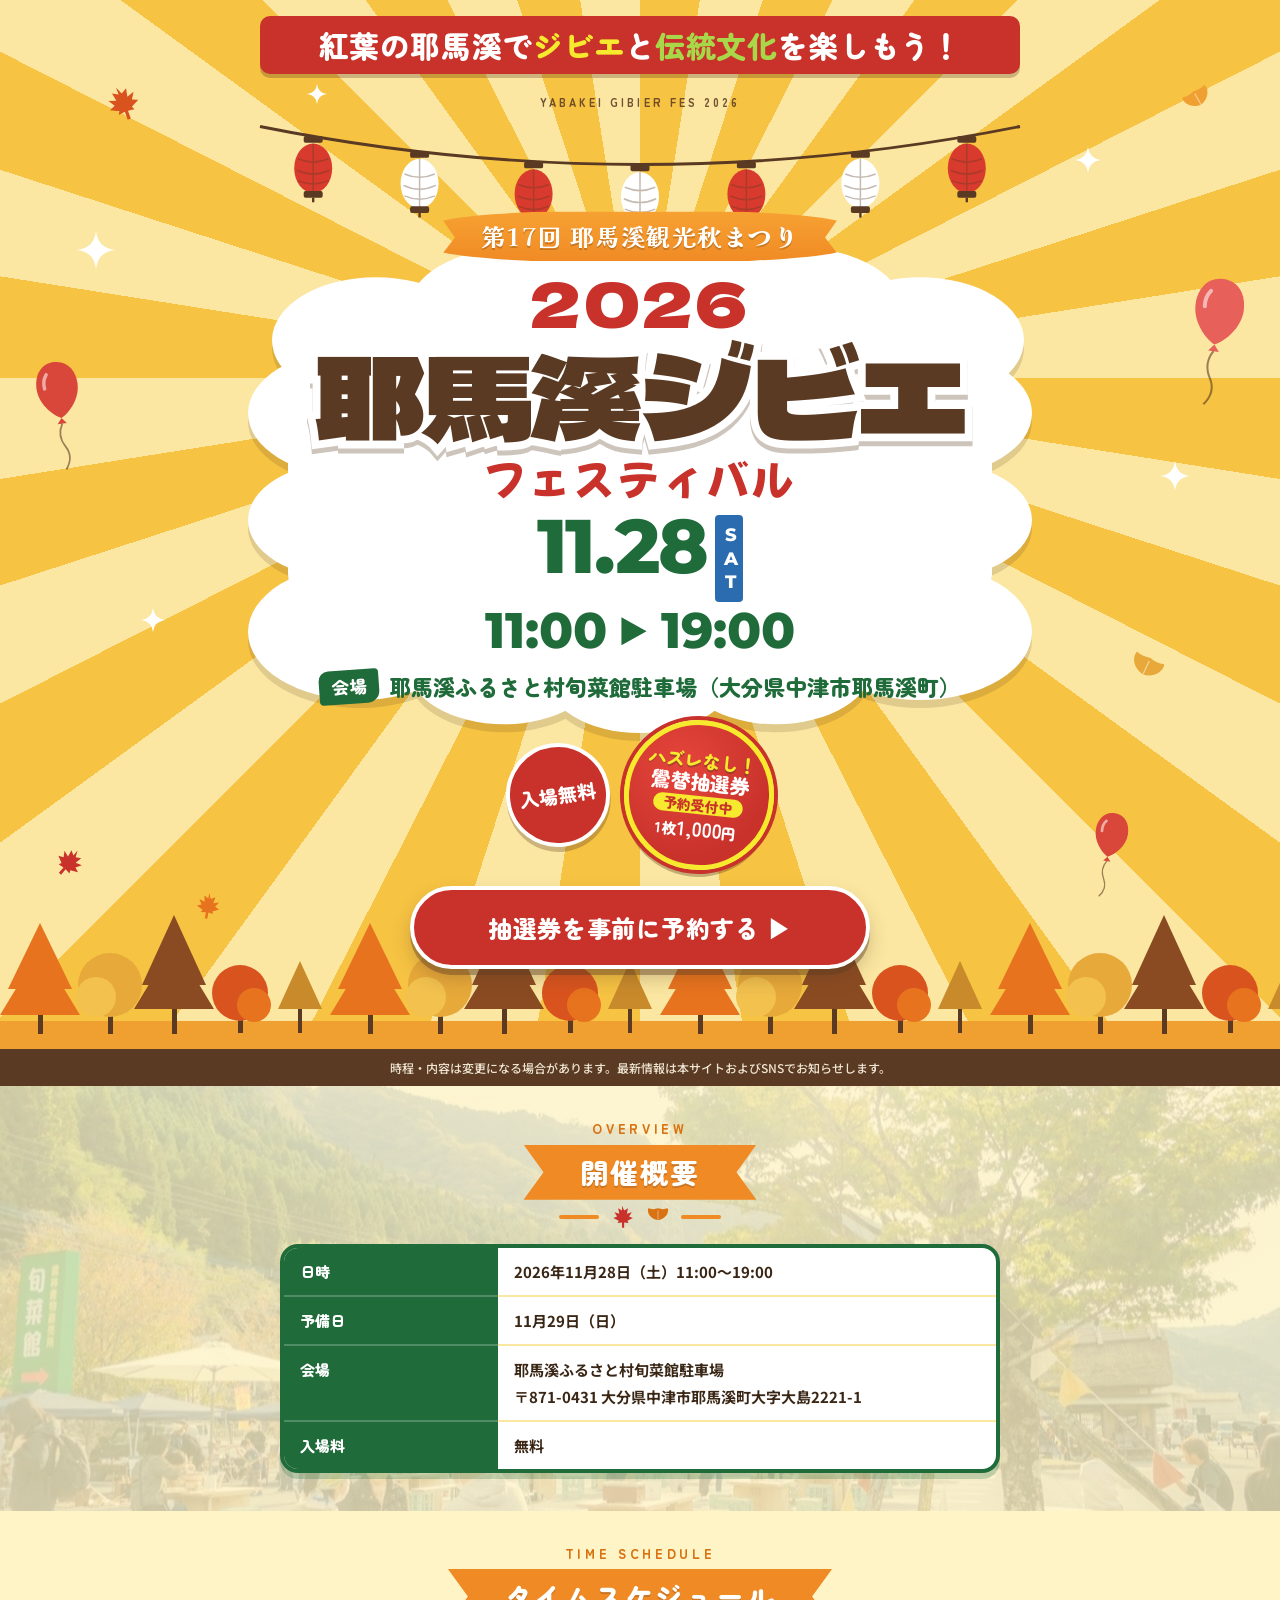
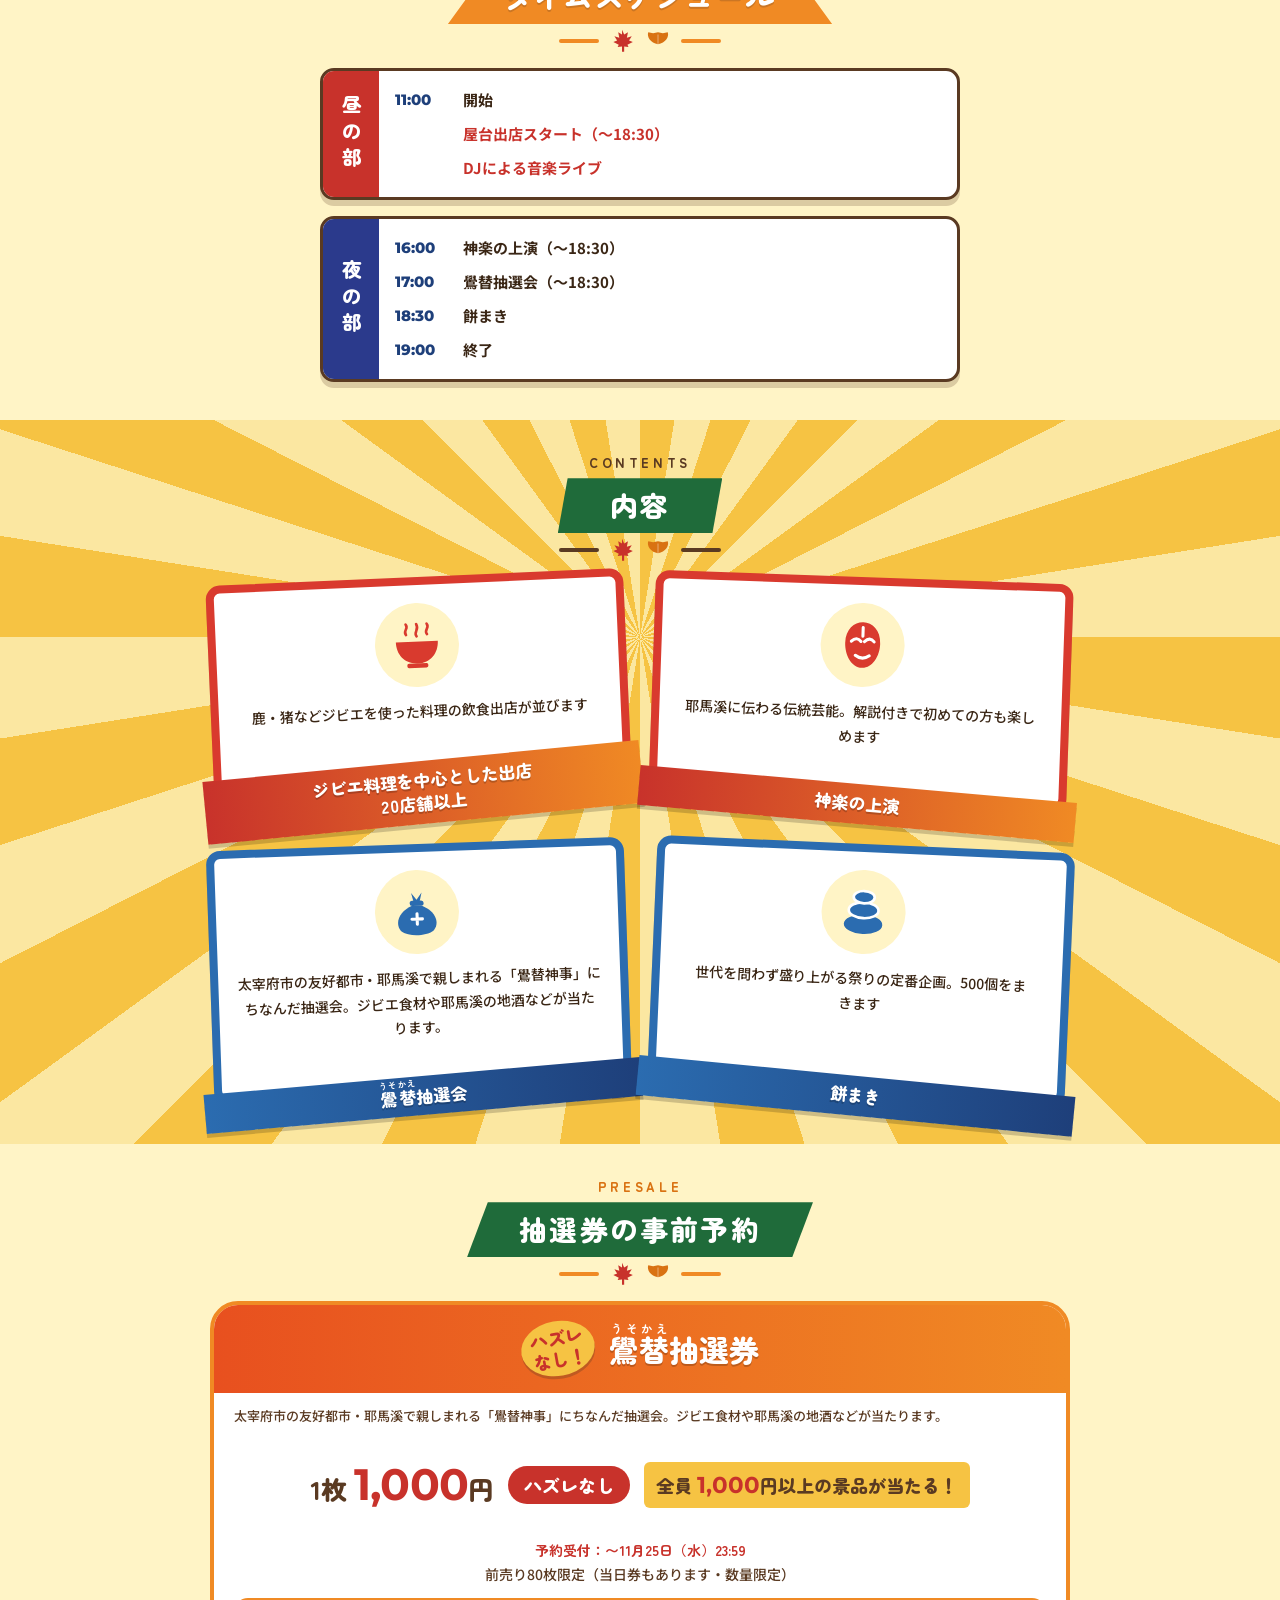
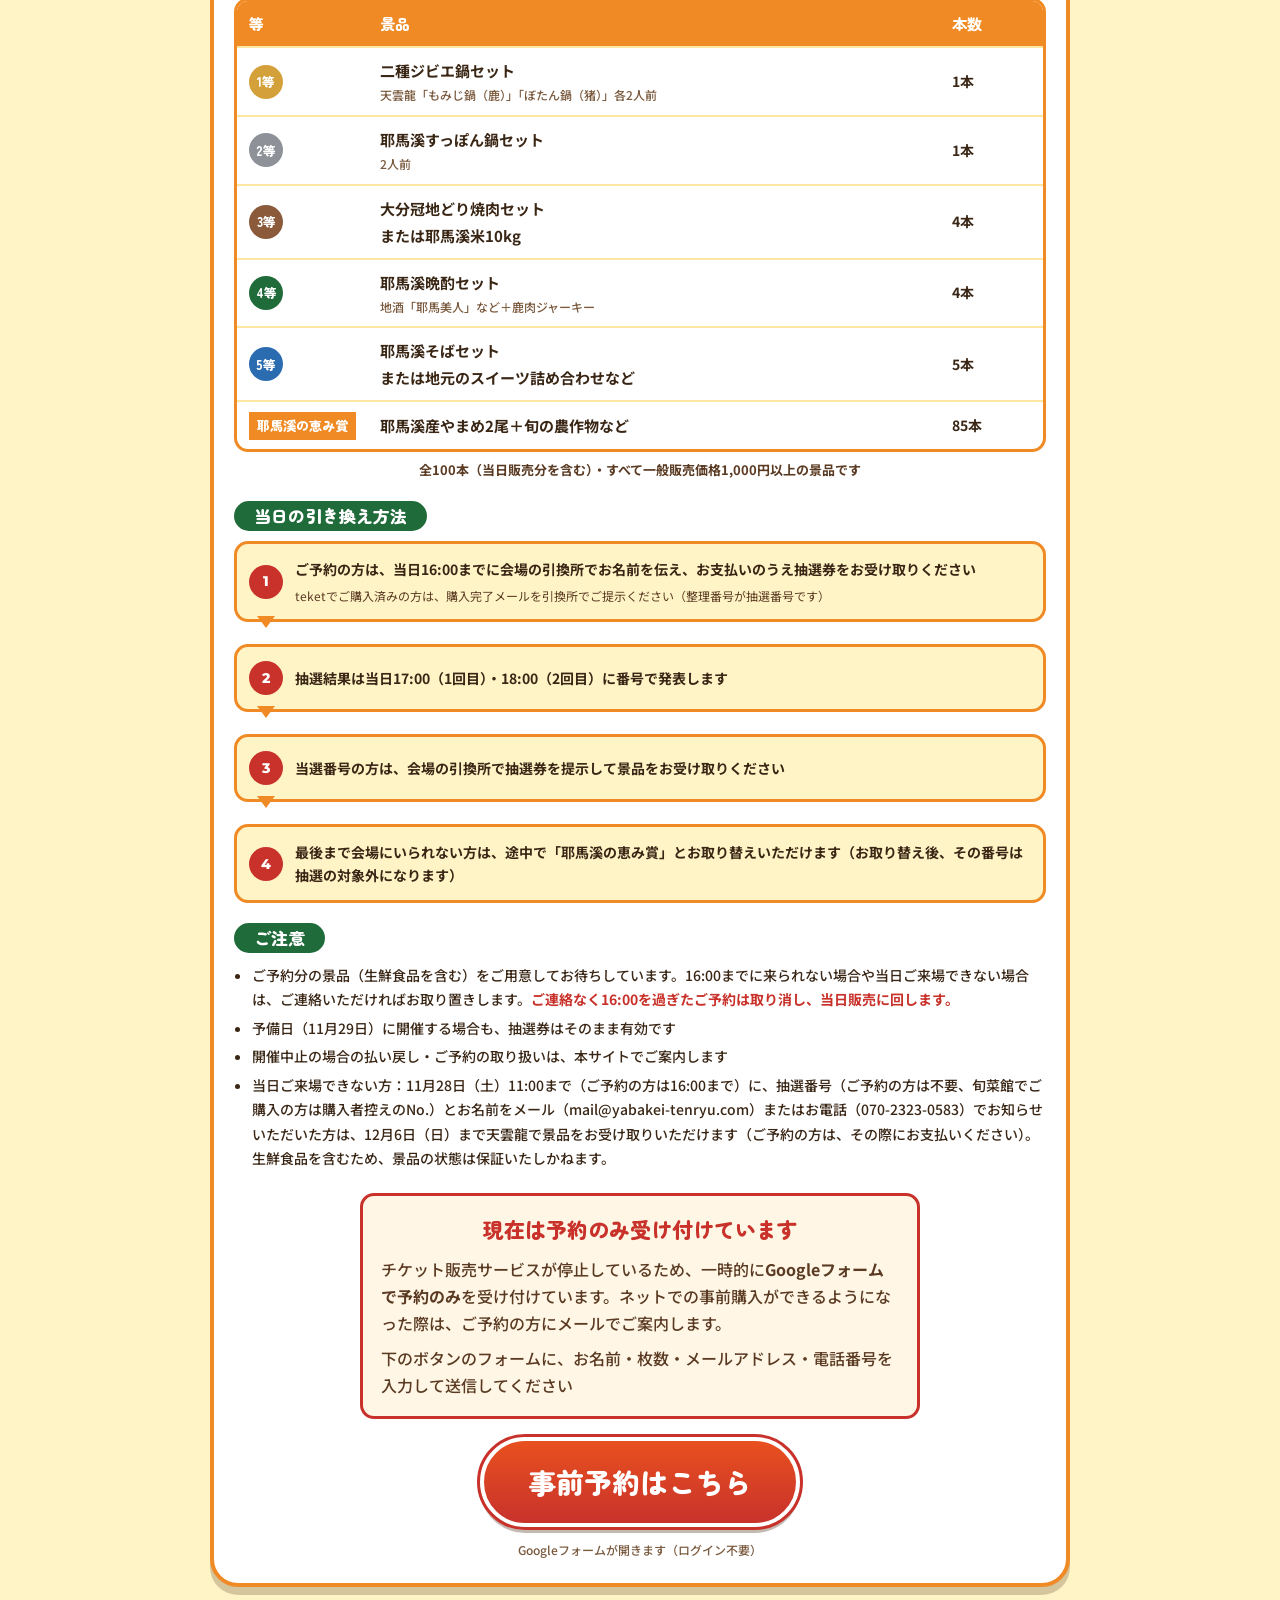
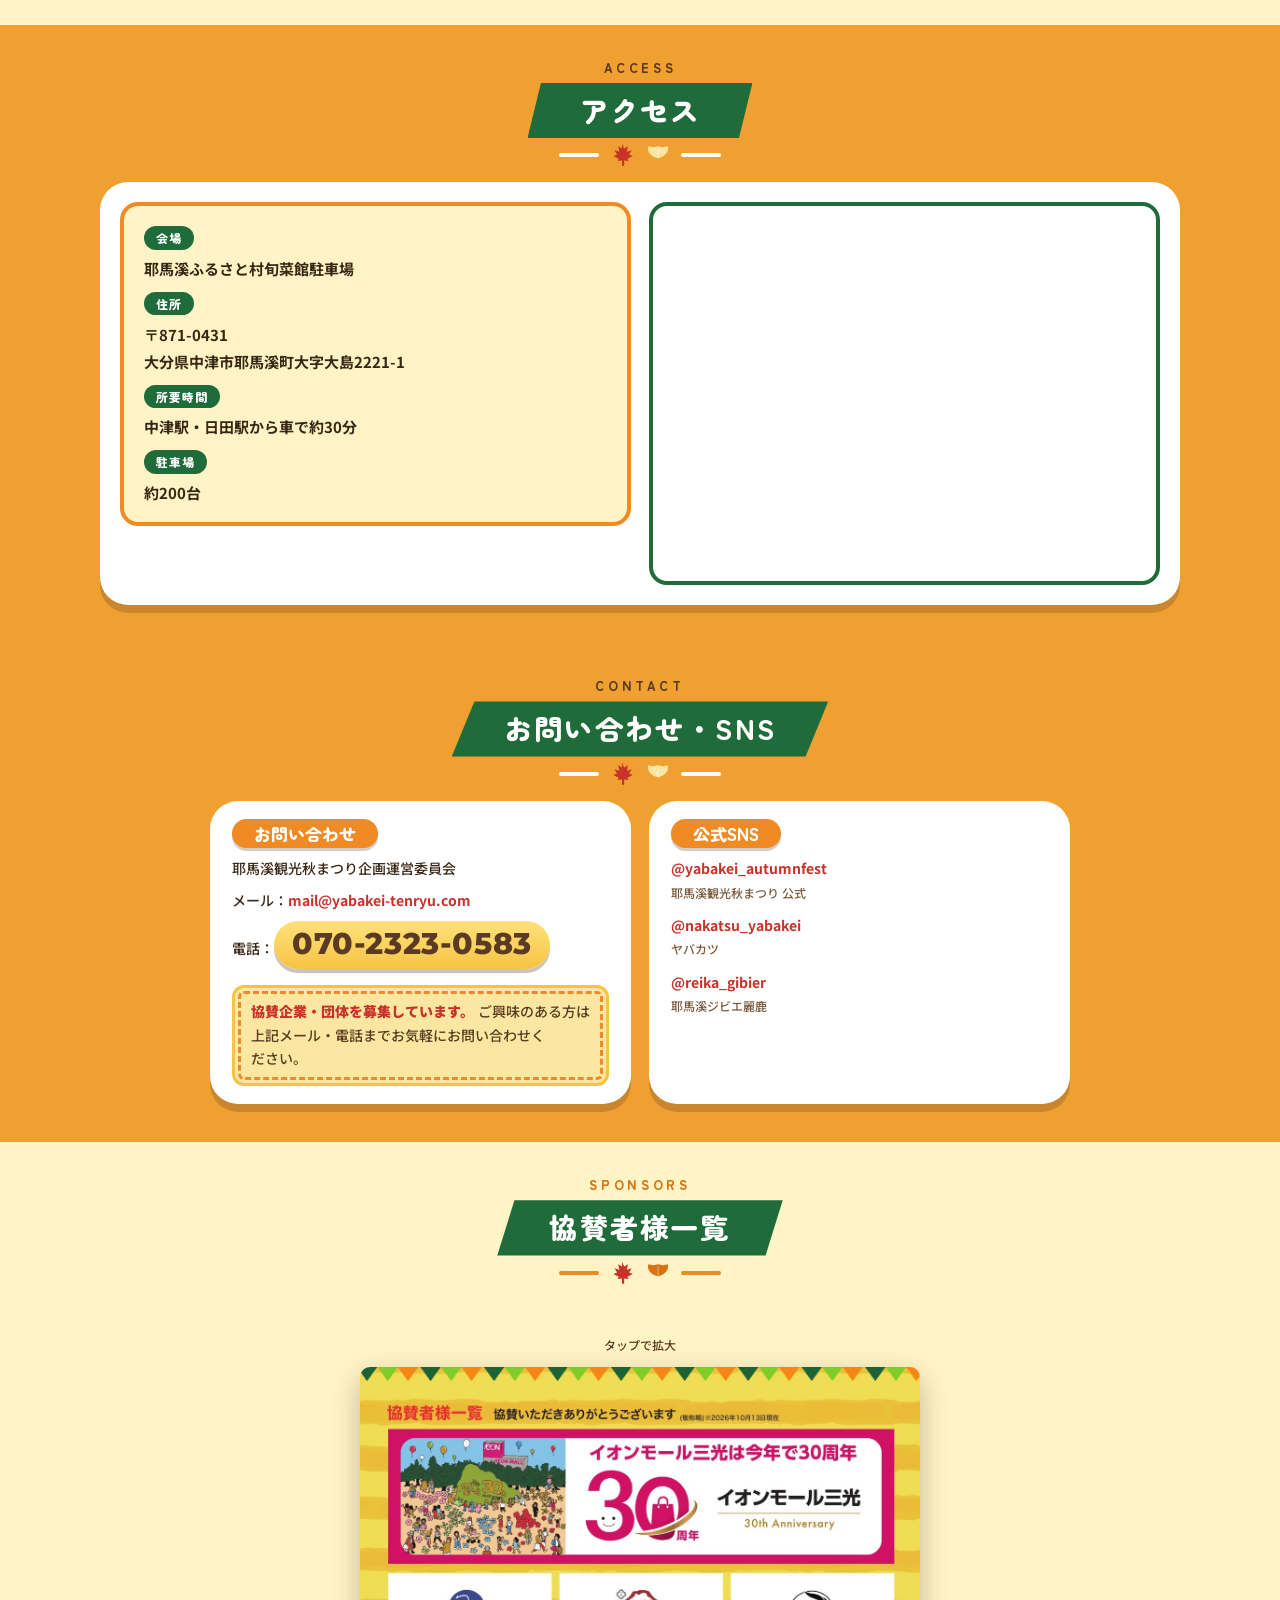
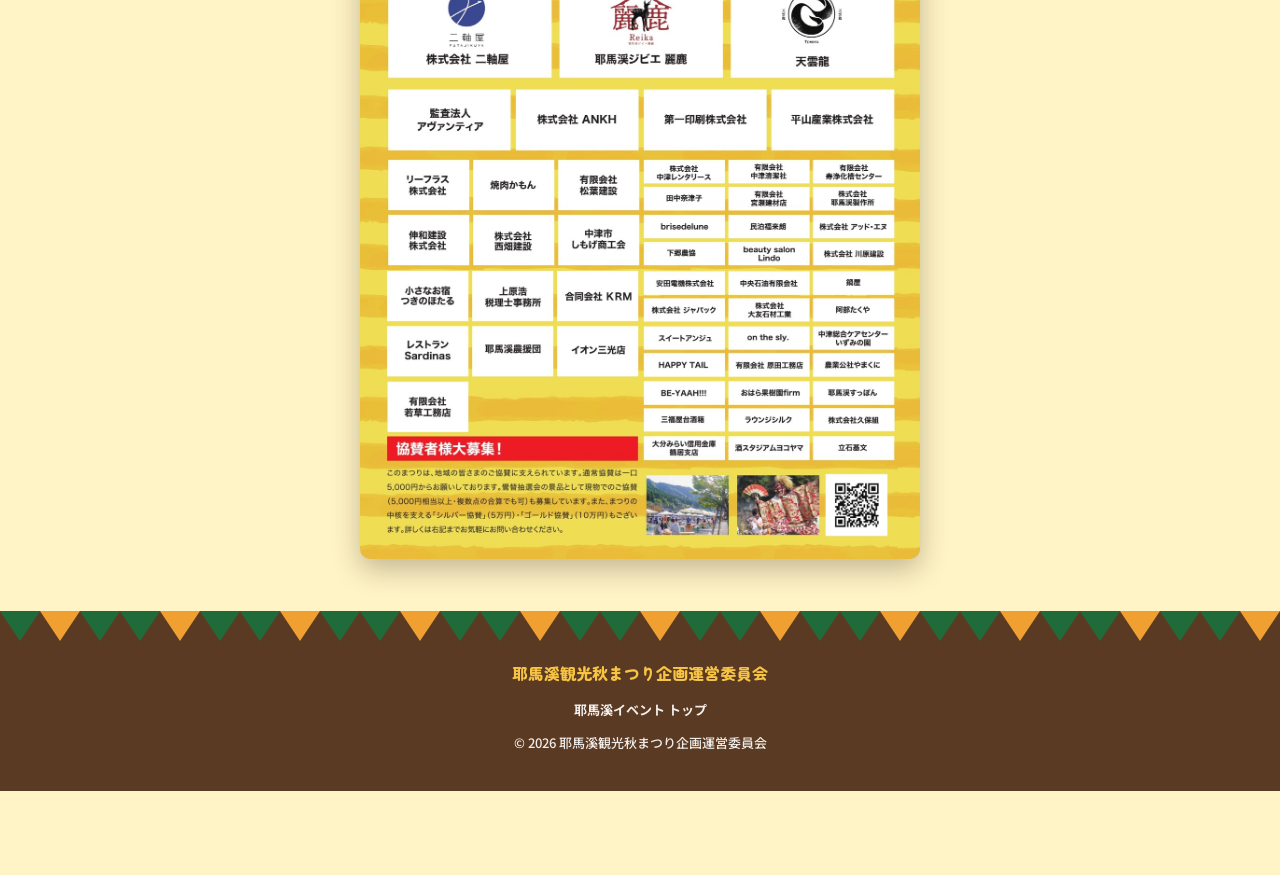
==== index.html @ ca0a6427 "「ご注意」を趣旨（連絡があれば取り置き、連絡なしの16時超えだけ取り消し）に合わせて書き換え、当日来られない方の案内を予約・旬菜館購入の方も含む1項目に Co-Authored-By: Claude " ====
<!DOCTYPE html>
<html lang="ja">
<head>
<meta charset="UTF-8">
<meta name="viewport" content="width=device-width, initial-scale=1">
<title>耶馬溪ジビエフェス2026｜第17回 耶馬溪観光秋まつり｜11月28日（土） 旬菜館駐車場</title>
<meta name="description" content="2026年11月28日（土）11:00〜19:00、大分県中津市耶馬溪町の旬菜館駐車場で開催。耶馬溪ジビエフェス2026（第17回 耶馬溪観光秋まつり）。ジビエ料理を中心とした出店20店舗以上、神楽の上演、鷽替抽選会、餅まき。入場無料。">
<link rel="canonical" href="https://akimatsuri.yabakei-event.jp/">
<link rel="preconnect" href="https://fonts.googleapis.com">
<link rel="preconnect" href="https://fonts.gstatic.com" crossorigin>
<link href="https://fonts.googleapis.com/css2?family=Dela+Gothic+One&family=Mochiy+Pop+One&family=Kaisei+Tokumin:wght@800&family=Montserrat:wght@800&family=Zen+Maru+Gothic:wght@700;900&family=Noto+Sans+JP:wght@500;700&display=swap" rel="stylesheet">
<link rel="stylesheet" href="assets/css/style.css?v=20261115b">

<meta property="og:type" content="website">
<meta property="og:title" content="耶馬溪ジビエフェス2026｜第17回 耶馬溪観光秋まつり">
<meta property="og:description" content="2026年11月28日（土）11:00〜19:00、旬菜館駐車場（大分県中津市耶馬溪町）で開催。ジビエ料理を中心とした出店20店舗以上、神楽の上演、鷽替抽選会、餅まき。入場無料。">
<meta property="og:image" content="https://akimatsuri.yabakei-event.jp/assets/img/past-festival.jpg">
<meta property="og:url" content="https://akimatsuri.yabakei-event.jp/">
<meta property="og:locale" content="ja_JP">
<meta name="twitter:card" content="summary_large_image">
<meta name="twitter:title" content="耶馬溪ジビエフェス2026｜第17回 耶馬溪観光秋まつり">
<meta name="twitter:description" content="2026年11月28日（土）11:00〜19:00、旬菜館駐車場（大分県中津市耶馬溪町）で開催。ジビエ料理を中心とした出店20店舗以上、神楽の上演、鷽替抽選会、餅まき。入場無料。">
<meta name="twitter:image" content="https://akimatsuri.yabakei-event.jp/assets/img/past-festival.jpg">

<script type="application/ld+json">
{
  "@context": "https://schema.org",
  "@type": "Event",
  "name": "耶馬溪ジビエフェス2026｜第17回 耶馬溪観光秋まつり",
  "startDate": "2026-11-28T11:00+09:00",
  "endDate": "2026-11-28T19:00+09:00",
  "eventStatus": "https://schema.org/EventScheduled",
  "eventAttendanceMode": "https://schema.org/OfflineEventAttendanceMode",
  "location": {
    "@type": "Place",
    "name": "耶馬溪ふるさと村旬菜館駐車場",
    "address": {
      "@type": "PostalAddress",
      "streetAddress": "大字大島2221-1",
      "addressLocality": "中津市耶馬溪町",
      "addressRegion": "大分県",
      "postalCode": "871-0431",
      "addressCountry": "JP"
    }
  },
  "isAccessibleForFree": true,
  "organizer": {
    "@type": "Organization",
    "name": "耶馬溪観光秋まつり企画運営委員会",
    "email": "mail@yabakei-tenryu.com"
  },
  "image": "https://akimatsuri.yabakei-event.jp/assets/img/past-festival.jpg",
  "url": "https://akimatsuri.yabakei-event.jp/",
  "description": "ジビエ料理を中心とした出店20店舗以上、神楽の上演、鷽替抽選会、餅まき。入場無料。"
}
</script>
</head>
<body>

<svg width="0" height="0" style="position:absolute" aria-hidden="true" focusable="false">
  <defs>
    <symbol id="i-maple" viewBox="0 0 48 48"><path d="M24 3l4 9 7-4-2 10 9-3-5 8 7 3-10 5 2 4-8-1v10h-4V34l-8 1 2-4-10-5 7-3-5-8 9 3-2-10 7 4z" fill="currentColor"/></symbol>
    <symbol id="i-ginkgo" viewBox="0 0 48 48"><path d="M24 44V30M24 30C10 28 3 16 6 8c6 2 12 2 18 0 6 2 12 2 18 0 3 8-4 20-18 22z" fill="currentColor"/><path d="M24 30V12" stroke="#fff" stroke-opacity=".5" stroke-width="1.5" fill="none"/></symbol>
    <symbol id="i-lantern" viewBox="0 0 44 70"><rect x="12" y="0" width="20" height="7" rx="2" fill="#5A3A22"/><ellipse cx="22" cy="34" rx="20" ry="26" fill="currentColor"/><path d="M22 8v52M6 24q16 7 32 0M5 36q17 8 34 0M6 47q16 7 32 0" fill="none" stroke="#5A3A22" stroke-opacity=".35" stroke-width="1.6"/><rect x="12" y="58" width="20" height="7" rx="2" fill="#5A3A22"/><path d="M22 65v5" stroke="#5A3A22" stroke-width="2.5"/></symbol>
    <symbol id="i-balloon" viewBox="0 0 40 100"><path d="M20 4C8 4 2 14 2 25c0 13 10 24 18 28 8-4 18-15 18-28C38 14 32 4 20 4z" fill="currentColor"/><path d="M12 14q-4 5-3 12" fill="none" stroke="#fff" stroke-opacity=".55" stroke-width="3" stroke-linecap="round"/><path d="M20 53l-4 5h8z" fill="currentColor"/><path d="M20 58q-6 10 0 20t-2 20" fill="none" stroke="#5A3A22" stroke-opacity=".6" stroke-width="1.5"/></symbol>
    <symbol id="i-spark" viewBox="0 0 40 40"><path d="M20 0Q22 18 40 20Q22 22 20 40Q18 22 0 20Q18 18 20 0z" fill="#fff"/></symbol>
  </defs>
</svg>

<section class="hero">
  <svg class="deco balloon b1" viewBox="0 0 40 100" aria-hidden="true" focusable="false" style="color:#D9473A"><use href="#i-balloon"/></svg>
  <svg class="deco balloon b2" viewBox="0 0 40 100" aria-hidden="true" focusable="false" style="color:#E8605A"><use href="#i-balloon"/></svg>
  <svg class="deco balloon b3" viewBox="0 0 40 100" aria-hidden="true" focusable="false" style="color:#D9473A"><use href="#i-balloon"/></svg>
  <svg class="deco spark s1" viewBox="0 0 40 40" aria-hidden="true" focusable="false"><use href="#i-spark"/></svg>
  <svg class="deco spark s2" viewBox="0 0 40 40" aria-hidden="true" focusable="false"><use href="#i-spark"/></svg>
  <svg class="deco spark s3" viewBox="0 0 40 40" aria-hidden="true" focusable="false"><use href="#i-spark"/></svg>
  <svg class="deco spark s4" viewBox="0 0 40 40" aria-hidden="true" focusable="false"><use href="#i-spark"/></svg>
  <svg class="deco spark s5" viewBox="0 0 40 40" aria-hidden="true" focusable="false"><use href="#i-spark"/></svg>
  <svg class="deco leaf-d l1" viewBox="0 0 48 48" aria-hidden="true" focusable="false" style="color:#D9531E"><use href="#i-maple"/></svg>
  <svg class="deco leaf-d l2" viewBox="0 0 48 48" aria-hidden="true" focusable="false" style="color:#E8A93A"><use href="#i-ginkgo"/></svg>
  <svg class="deco leaf-d l3" viewBox="0 0 48 48" aria-hidden="true" focusable="false" style="color:#C8322B"><use href="#i-maple"/></svg>
  <svg class="deco leaf-d l4" viewBox="0 0 48 48" aria-hidden="true" focusable="false" style="color:#F0A030"><use href="#i-ginkgo"/></svg>
  <svg class="deco leaf-d l5" viewBox="0 0 48 48" aria-hidden="true" focusable="false" style="color:#E8731E"><use href="#i-maple"/></svg>

  <div class="container">
    <p class="catch">紅葉の耶馬溪で<span class="gb">ジビエ</span>と<span class="tb">伝統文化</span>を楽しもう！</p>
    <span class="eyebrow">YABAKEI GIBIER FES 2026</span>
    <svg class="lanterns" viewBox="0 0 800 125" aria-hidden="true" focusable="false">
      <path d="M0 10Q400 90 800 10" fill="none" stroke="#5A3A22" stroke-width="3"/>
      <use href="#i-lantern" x="34" y="20" width="44" height="70" style="color:#D93A2E"/>
      <use href="#i-lantern" x="146" y="36" width="44" height="70" style="color:#fff"/>
      <use href="#i-lantern" x="266" y="47" width="44" height="70" style="color:#D93A2E"/>
      <use href="#i-lantern" x="378" y="50" width="44" height="70" style="color:#fff"/>
      <use href="#i-lantern" x="490" y="47" width="44" height="70" style="color:#D93A2E"/>
      <use href="#i-lantern" x="610" y="36" width="44" height="70" style="color:#fff"/>
      <use href="#i-lantern" x="722" y="20" width="44" height="70" style="color:#D93A2E"/>
    </svg>
    <div class="stage">
      <svg class="cloud" viewBox="0 0 1000 1000" preserveAspectRatio="none" aria-hidden="true" focusable="false">
        <g fill="#fff"><rect x="60" y="150" width="880" height="720" rx="200"/><circle cx="170" cy="190" r="130"/><circle cx="340" cy="130" r="130"/><circle cx="520" cy="105" r="130"/><circle cx="700" cy="130" r="130"/><circle cx="850" cy="190" r="130"/><circle cx="140" cy="340" r="130"/><circle cx="860" cy="340" r="130"/><circle cx="130" cy="560" r="120"/><circle cx="870" cy="560" r="120"/><circle cx="150" cy="790" r="140"/><circle cx="330" cy="860" r="120"/><circle cx="500" cy="880" r="118"/><circle cx="670" cy="860" r="120"/><circle cx="850" cy="790" r="140"/></g>
      </svg>
      <h1><span class="ttl"><span class="t1">耶馬溪ジビエ</span><span class="t2">フェスティバル</span><span class="yr">2026</span></span><span class="en">第17回 耶馬溪観光秋まつり</span></h1>
      <p class="meta">
        <span class="vh">2026年11月28日（土）11:00〜19:00</span>
        <span class="dt" aria-hidden="true">
          <span class="d-row"><span class="d-big">11.28</span><span class="d-sat">SAT</span></span>
          <span class="t-row">11:00<span class="tri"></span>19:00</span>
        </span>
        <span class="venue"><span class="lbl">会場</span><span class="vname">耶馬溪ふるさと村旬菜館駐車場<span style="display:inline-block">（大分県中津市耶馬溪町）</span></span></span>
      </p>
    </div>
    <div class="badges"><span class="badge-free">入場無料</span><a class="badge-lottery" href="#presale" aria-label="ハズレなし 鷽替抽選券 予約受付中 1枚1,000円"><span class="l1">ハズレなし！</span><span class="l2">鷽替抽選券</span><span class="l3">予約受付中</span><span class="l4">1枚<b>1,000</b>円</span></a></div>
    <div class="hero-presale"><a class="btn-presale-l" href="#presale">抽選券を事前に予約する ▶</a></div>
  </div>

  <svg class="forest" aria-hidden="true" focusable="false">
    <defs>
      <pattern id="forest-tile" width="330" height="140" patternUnits="userSpaceOnUse">
        <rect x="0" y="112" width="330" height="28" fill="#F0A030"/>
        <g fill="#5A3A22"><rect x="38" y="95" width="5" height="30"/><rect x="108" y="95" width="5" height="30"/><rect x="172" y="85" width="5" height="40"/><rect x="238" y="98" width="5" height="26"/><rect x="298" y="100" width="4" height="24"/></g>
        <g fill="#E8731E"><polygon points="40,14 72,80 8,80"/><polygon points="40,40 80,106 0,106"/></g>
        <circle cx="110" cy="76" r="32" fill="#E7A93A"/><circle cx="96" cy="88" r="20" fill="#F2C14E"/>
        <g fill="#8A4B22"><polygon points="174,6 206,76 142,76"/><polygon points="174,34 214,100 134,100"/></g>
        <circle cx="240" cy="84" r="28" fill="#D9531E"/><circle cx="254" cy="96" r="17" fill="#E8731E"/>
        <g fill="#C98A2B"><polygon points="300,52 322,100 278,100"/></g>
      </pattern>
    </defs>
    <rect width="100%" height="100%" fill="url(#forest-tile)"/>
  </svg>
</section>

<!-- チラシが完成したらこのコメントを外し、assets/img/flyer.jpg を置く
<section class="flyer">
  <div class="container">
    <img src="assets/img/flyer.jpg" alt="耶馬溪ジビエフェス2026 チラシ">
  </div>
</section>
-->

<div class="disclaimer-band">
  時程・内容は変更になる場合があります。最新情報は本サイトおよびSNSでお知らせします。
</div>

<section class="section" id="overview">
  <h2 class="section-title"><span class="en">OVERVIEW</span><span class="ribbon">開催概要</span></h2>
  <div class="accent-line"><svg class="leaf l1" aria-hidden="true"><use href="#i-maple"/></svg><svg class="leaf l2" aria-hidden="true"><use href="#i-ginkgo"/></svg></div>
  <table class="overview-table">
    <tr><th>日時</th><td>2026年11月28日（土）11:00〜19:00</td></tr>
    <tr><th>予備日</th><td>11月29日（日）</td></tr>
    <tr><th>会場</th><td>耶馬溪ふるさと村旬菜館駐車場<br>〒871-0431 大分県中津市耶馬溪町大字大島2221-1</td></tr>
    <tr><th>入場料</th><td>無料</td></tr>
  </table>
</section>

<section class="section section-alt" id="schedule">
  <h2 class="section-title"><span class="en">TIME SCHEDULE</span><span class="ribbon">タイムスケジュール</span></h2>
  <div class="accent-line"><svg class="leaf l1" aria-hidden="true"><use href="#i-maple"/></svg><svg class="leaf l2" aria-hidden="true"><use href="#i-ginkgo"/></svg></div>
  <div class="schedule">
    <div class="sch-block day"><div class="sch-tab">昼の部</div>
      <ul class="sch-list">
        <li><span class="tm">11:00</span><span>開始</span></li>
        <li class="cont"><span class="tm">11:00</span><span class="sub">屋台出店スタート<span style="white-space:nowrap">（〜18:30）</span></span></li>
        <li class="cont"><span class="tm">11:00</span><span class="sub">DJによる音楽ライブ</span></li>
      </ul></div>
    <div class="sch-block night"><div class="sch-tab">夜の部</div>
      <ul class="sch-list">
        <li><span class="tm">16:00</span><span>神楽の上演（〜18:30）</span></li>
        <li><span class="tm">17:00</span><span>鷽替抽選会（〜18:30）</span></li>
        <li><span class="tm">18:30</span><span>餅まき</span></li>
        <li><span class="tm">19:00</span><span>終了</span></li>
      </ul></div>
  </div>
</section>

<section class="section section-alt" id="content">
  <h2 class="section-title"><span class="en">CONTENTS</span><span class="ribbon">内容</span></h2>
  <div class="accent-line"><svg class="leaf l1" aria-hidden="true"><use href="#i-maple"/></svg><svg class="leaf l2" aria-hidden="true"><use href="#i-ginkgo"/></svg></div>
  <div class="content-grid">
    <div class="content-card c1"><span class="tag" aria-hidden="true"></span><span class="icon"><svg viewBox="0 0 64 64" aria-hidden="true"><path d="M20 20c-4-5 4-7 0-12M32 22c-4-5 4-7 0-14M44 20c-4-5 4-7 0-12" fill="none" stroke="currentColor" stroke-width="3" stroke-linecap="round"/><path d="M8 28h48c0 14-9 25-24 25S8 42 8 28z" fill="currentColor"/><rect x="20" y="53" width="24" height="5" rx="2" fill="currentColor"/></svg></span>
      <h3>ジビエ料理を中心とした出店<br>20店舗以上</h3>
      <p>鹿・猪などジビエを使った料理の飲食出店が並びます</p>
    </div>
    <div class="content-card c2"><span class="tag" aria-hidden="true"></span><span class="icon"><svg viewBox="0 0 64 64" aria-hidden="true"><path d="M12 30C12 14 22 6 32 6s20 8 20 24c0 14-8 28-20 28S12 44 12 30z" fill="currentColor"/><path d="M19 28q6-6 11 0M34 28q6-6 11 0" fill="none" stroke="#fff" stroke-width="3.5" stroke-linecap="round"/><path d="M24 44q8 6 16 0" fill="none" stroke="#fff" stroke-width="3.5" stroke-linecap="round"/><path d="M32 12v10" stroke="#fff" stroke-width="3.5" stroke-linecap="round"/></svg></span>
      <h3>神楽の上演</h3>
      <p>耶馬溪に伝わる伝統芸能。解説付きで初めての方も楽しめます</p>
    </div>
    <div class="content-card c3"><span class="tag" aria-hidden="true"></span><span class="icon"><svg viewBox="0 0 64 64" aria-hidden="true"><path d="M26 10l6 8 6-8-3 12H29z" fill="currentColor"/><rect x="24" y="19" width="16" height="6" rx="3" fill="currentColor"/><path d="M26 25C10 32 6 46 14 54c8 6 28 6 36 0 8-8 4-22-12-29z" fill="currentColor"/><path d="M26 40h12M32 34v12" stroke="#fff" stroke-width="3.5" stroke-linecap="round"/></svg></span>
      <h3><ruby>鷽替<rt>うそかえ</rt></ruby>抽選会</h3>
      <p>太宰府市の友好都市・耶馬溪で親しまれる「鷽替神事」にちなんだ抽選会。ジビエ食材や耶馬溪の地酒などが当たります。</p>
    </div>
    <div class="content-card c4"><span class="tag" aria-hidden="true"></span><span class="icon"><svg viewBox="0 0 64 64" aria-hidden="true"><ellipse cx="32" cy="46" rx="22" ry="11" fill="currentColor"/><ellipse cx="32" cy="30" rx="17" ry="9" fill="currentColor" stroke="#fff" stroke-width="3"/><ellipse cx="32" cy="15" rx="12" ry="7" fill="currentColor" stroke="#fff" stroke-width="3"/></svg></span>
      <h3>餅まき</h3>
      <p>世代を問わず盛り上がる祭りの定番企画。500個をまきます</p>
    </div>
  </div>
</section>

<section class="section" id="presale">
  <h2 class="section-title"><span class="en">PRESALE</span><span class="ribbon">抽選券の事前予約</span></h2>
  <div class="accent-line"><svg class="leaf l1" aria-hidden="true"><use href="#i-maple"/></svg><svg class="leaf l2" aria-hidden="true"><use href="#i-ginkgo"/></svg></div>
  <div class="presale-panel">
    <div class="presale-head"><span class="nashi">ハズレ<br>なし！</span><span><ruby>鷽替<rt>うそかえ</rt></ruby>抽選券</span></div>
    <p class="presale-origin">太宰府市の友好都市・耶馬溪で親しまれる「鷽替神事」にちなんだ抽選会。ジビエ食材や耶馬溪の地酒などが当たります。</p>
    <div class="presale-body">
      <div class="price-row"><span class="price">1枚 <b>1,000</b>円</span><span class="no-miss">ハズレなし</span><span class="all">全員 <b>1,000</b>円以上の景品が当たる！</span></div>
      <p class="sale-info"><b>予約受付：〜11月25日（水）23:59</b><br>前売り80枚限定（当日券もあります・数量限定）</p>      <table class="prize-table">
        <thead><tr><th>等</th><th>景品</th><th>本数</th></tr></thead>
        <tbody>
<tr><td class="rank"><span class="num n1">1等</span></td><td class="item">二種ジビエ鍋セット<small>天雲龍「もみじ鍋（鹿）」「ぼたん鍋（猪）」各2人前</small></td><td class="cnt">1本</td></tr>
<tr><td class="rank"><span class="num n2">2等</span></td><td class="item">耶馬溪すっぽん鍋セット<small>2人前</small></td><td class="cnt">1本</td></tr>
<tr><td class="rank"><span class="num n3">3等</span></td><td class="item">大分冠地どり焼肉セット<br>または耶馬溪米10kg</td><td class="cnt">4本</td></tr>
<tr><td class="rank"><span class="num n4">4等</span></td><td class="item">耶馬溪晩酌セット<small>地酒「耶馬美人」など＋鹿肉ジャーキー</small></td><td class="cnt">4本</td></tr>
<tr><td class="rank"><span class="num n5">5等</span></td><td class="item">耶馬溪そばセット<br>または地元のスイーツ詰め合わせなど</td><td class="cnt">5本</td></tr>
<tr class="megumi-row"><td class="rank"><span class="megumi">耶馬溪の恵み賞</span></td><td class="item">耶馬溪産やまめ2尾＋旬の農作物など</td><td class="cnt">85本</td></tr>
        </tbody>
      </table>
      <p class="prize-total">全100本（当日販売分を含む）・すべて一般販売価格1,000円以上の景品です</p>
      <h3>当日の引き換え方法</h3>
      <ol class="steps">
        <li><span class="sn">1</span><span>ご予約の方は、当日16:00までに会場の引換所でお名前を伝え、お支払いのうえ抽選券をお受け取りください<small class="other-buyer">teketでご購入済みの方は、購入完了メールを引換所でご提示ください（整理番号が抽選番号です）</small></span></li>
        <li><span class="sn">2</span><span>抽選結果は当日17:00（1回目）・18:00（2回目）に番号で発表します</span></li>
        <li><span class="sn">3</span><span>当選番号の方は、会場の引換所で抽選券を提示して景品をお受け取りください</span></li>
        <li><span class="sn">4</span><span>最後まで会場にいられない方は、途中で「耶馬溪の恵み賞」とお取り替えいただけます（お取り替え後、その番号は抽選の対象外になります）</span></li>
      </ol>
      <h3>ご注意</h3>
      <ul class="notes">
        <li>ご予約分の景品（生鮮食品を含む）をご用意してお待ちしています。16:00までに来られない場合や当日ご来場できない場合は、ご連絡いただければお取り置きします。<span class="deadline">ご連絡なく16:00を過ぎたご予約は取り消し、当日販売に回します。</span></li>
        <li>予備日（11月29日）に開催する場合も、抽選券はそのまま有効です</li>
        <li>開催中止の場合の払い戻し・ご予約の取り扱いは、本サイトでご案内します</li>
        <li>当日ご来場できない方：11月28日（土）11:00まで（ご予約の方は16:00まで）に、抽選番号（ご予約の方は不要、旬菜館でご購入の方は購入者控えのNo.）とお名前をメール（mail@yabakei-tenryu.com）またはお電話（070-2323-0583）でお知らせいただいた方は、12月6日（日）まで天雲龍で景品をお受け取りいただけます（ご予約の方は、その際にお支払いください）。生鮮食品を含むため、景品の状態は保証いたしかねます。</li>
      </ul>
    </div>
    <div class="buy-wrap">
      <!-- 2026-11-08 teket のサービス停止（11/5〜・再開未定）により一時停止。元のボタン：
      <a class="btn-buy" href="https://teket.jp/20419/81480" target="_blank" rel="noopener">事前購入はこちら</a>
      <p class="buy-sub">販売サービス：teket（電子チケット）</p>
      -->
      <!-- 2026-11-15 LivePocket の販売を取り下げ（購入までの手順が多く離脱が多いため）。Googleフォームの予約に戻し、teket が再開したらメールアドレスを記入した方に案内する -->
      <div class="buy-pause" role="status">
        <p class="bp-head">現在は予約のみ受け付けています</p>
        <p>チケット販売サービスが停止しているため、一時的に<b>Googleフォームで予約のみ</b>を受け付けています。ネットでの事前購入ができるようになった際は、ご予約の方にメールでご案内します。</p>
        <p style="margin-top:8px">下のボタンのフォームに、お名前・枚数・メールアドレス・電話番号を入力して送信してください</p>
      </div>
      <a class="btn-buy" href="https://docs.google.com/forms/d/e/1FAIpQLSc8lwQLOoc8101WXLY7x5iMJCV8nphyqMubbkmvDXMGAAa8lA/viewform" target="_blank" rel="noopener" style="margin-top:18px">事前予約はこちら</a>
      <p class="buy-sub">Googleフォームが開きます（ログイン不要）</p>
      <!-- 2026-11-11〜15 の LivePocket ボタン（取り下げ）：
      <a class="btn-buy" href="https://livepocket.jp/e/98pzi" target="_blank" rel="noopener">事前購入はこちら</a>
      <p class="buy-sub">販売サービス：LivePocket（電子チケット）・購入時にシステム利用料165円/枚がかかります</p>
      -->
    </div>
  </div>
</section>

<section class="section" id="access">
  <h2 class="section-title"><span class="en">ACCESS</span><span class="ribbon">アクセス</span></h2>
  <div class="accent-line"><svg class="leaf l1" aria-hidden="true"><use href="#i-maple"/></svg><svg class="leaf l2" aria-hidden="true"><use href="#i-ginkgo"/></svg></div>
  <div class="access-grid">
    <div class="access-info">
      <dl>
        <dt>会場</dt>
        <dd>耶馬溪ふるさと村旬菜館駐車場</dd>
        <dt>住所</dt>
        <dd>〒871-0431<br>大分県中津市耶馬溪町大字大島2221-1</dd>
        <dt>所要時間</dt>
        <dd>中津駅・日田駅から車で約30分</dd>
        <dt>駐車場</dt>
        <dd>約200台</dd>
      </dl>
    </div>
    <div class="map-frame">
      <iframe src="https://www.google.com/maps?q=大分県中津市耶馬溪町大字大島2221-1&output=embed" loading="lazy" title="会場地図（耶馬溪ふるさと村旬菜館駐車場）" allowfullscreen></iframe>
    </div>
  </div>
</section>

<section class="section section-alt" id="contact">
  <h2 class="section-title"><span class="en">CONTACT</span><span class="ribbon">お問い合わせ・SNS</span></h2>
  <div class="accent-line"><svg class="leaf l1" aria-hidden="true"><use href="#i-maple"/></svg><svg class="leaf l2" aria-hidden="true"><use href="#i-ginkgo"/></svg></div>
  <div class="contact-grid">
    <div class="contact-box">
      <h3>お問い合わせ</h3>
      <p>耶馬溪観光秋まつり企画運営委員会</p>
      <p>メール：<a href="mailto:mail@yabakei-tenryu.com">mail@yabakei-tenryu.com</a></p>
      <p>電話：<a href="tel:07023230583">070-2323-0583</a></p>
      <div class="sponsor-note"><strong>協賛企業・団体を募集しています。</strong>ご興味のある方は上記メール・電話までお気軽にお問い合わせください。</div>
    </div>
    <div class="contact-box">
      <h3>公式SNS</h3>
      <ul class="sns-list">
        <li><a href="https://www.instagram.com/yabakei_autumnfest" target="_blank" rel="noopener">@yabakei_autumnfest</a><span class="handle">耶馬溪観光秋まつり 公式</span></li>
        <li><a href="https://www.instagram.com/nakatsu_yabakei" target="_blank" rel="noopener">@nakatsu_yabakei</a><span class="handle">ヤバカツ</span></li>
        <li><a href="https://www.instagram.com/reika_gibier" target="_blank" rel="noopener">@reika_gibier</a><span class="handle">耶馬溪ジビエ麗鹿</span></li>
      </ul>
    </div>
  </div>
</section>

<section class="section sponsors-s" id="sponsors">
  <h2 class="section-title"><span class="en">SPONSORS</span><span class="ribbon">協賛者様一覧</span></h2>
  <div class="accent-line"><svg class="leaf l1" aria-hidden="true"><use href="#i-maple"/></svg><svg class="leaf l2" aria-hidden="true"><use href="#i-ginkgo"/></svg></div>
  <div class="flyer-sec sp-back">
    <p class="zoom" style="margin:0 0 12px">タップで拡大</p>
    <a href="assets/img/flyer-back-full.jpg" target="_blank" rel="noopener"><img src="assets/img/flyer-back.jpg" alt="協賛者様一覧（2026年10月13日現在）" width="1200" height="1697" loading="lazy"></a>
  </div>
</section>


<footer class="site-footer">
  <div class="org">耶馬溪観光秋まつり企画運営委員会</div>
  <nav>
    <a href="https://yabakei-event.jp/">耶馬溪イベント トップ</a>
  </nav>
  <p>&copy; 2026 耶馬溪観光秋まつり企画運営委員会</p>
</footer>

<a class="fab hide" id="fab" href="#presale">鷽替抽選券を予約する</a>
<script>
(function(){var f=document.getElementById('fab'),h=document.querySelector('.hero'),p=document.getElementById('presale'),vh=true,vp=false;
function u(){f.classList.toggle('hide',vh||vp)}
var io=new IntersectionObserver(function(es){es.forEach(function(e){if(e.target===h)vh=e.isIntersecting;else vp=e.isIntersecting});u()});
io.observe(h);io.observe(p)})();
</script>
<script>
/* 2026-11-15 文末の泣き別れ防止（戸高さん指摘「一文字だけで折り返してるの良くない」）。
   ルール：文のかたまり（段落・<br>の手前）ごとに、最後の3文字（句読点・閉じかっこは数えない）を改行させない（最後の行は必ず3文字以上）。
   両端揃え（均等割り付け）は使わない。字間が大きく広がる行ができ、かえって変な空きに見えるため（同日確認）。
   点検は scripts/check-orphans.js。 */
(function(){var TAIL=3,MIN=9,boxes=[];
function blk(el){var d=getComputedStyle(el).display;return d.indexOf('inline')!==0||d==='inline-block'||d==='inline-flex'}
function glue(t){var s=t.nodeValue,m=s.match(/\s*$/),end=s.length-m[0].length,cut=end,n=0;
 while(cut>0&&n<TAIL){cut--;if(!/[\s。、．，）」』】！？!?)\]・…▶]/.test(s[cut]))n++}
 while(cut>0&&/[0-9A-Za-z０-９（(「『【〜~:：.,\-]/.test(s[cut-1]))cut--;/* 数字と単位・かっこの中身を分けない */
 if(cut===0&&n<TAIL)return;var w=document.createElement('span');w.className='nw';
 w.textContent=s.slice(cut,end);var rest=document.createTextNode(s.slice(end));t.nodeValue=s.slice(0,cut);
 t.parentNode.insertBefore(w,t.nextSibling);w.parentNode.insertBefore(rest,w.nextSibling)}
var tw=document.createTreeWalker(document.body,NodeFilter.SHOW_TEXT|NodeFilter.SHOW_ELEMENT),list=[],cur=null,box=null,len=0;
function flush(){if(cur&&len>=MIN)list.push(cur);cur=null;len=0}
for(var n=tw.nextNode();n;n=tw.nextNode()){
 if(n.nodeType===1){if(n.tagName==='BR'||n.tagName==='SCRIPT'||n.tagName==='STYLE'||blk(n))flush();continue}
 if(!n.nodeValue.trim())continue;var p=n.parentElement;if(/^(SCRIPT|STYLE)$/.test(p.tagName))continue;
 var b=p;while(b&&!blk(b))b=b.parentElement;if(b!==box){flush();box=b;if(boxes.indexOf(b)<0)boxes.push(b)}
 cur=n;len+=n.nodeValue.replace(/\s/g,'').length}
flush();list.forEach(function(t){var d=getComputedStyle(t.parentNode).display;if(/flex|grid/.test(d))return;/* 横並びの枠の直下に区切りを入れると別の部品として離れて並ぶため触らない */if(t.nodeValue.replace(/\s/g,'').length>=TAIL)glue(t)});})();
</script>
</body>
</html>
---- assets/css/style.css ----
/* ============================================================
   耶馬溪ジビエフェス2026 告知サイト CSS
   チラシ（黄の放射ストライプ・焦げ茶の極太題字・リボン見出し）に合わせたデザイン
   外部読み込み: Google Fonts（Dela Gothic One / Mochiy Pop One / Kaisei Tokumin / Montserrat / Zen Maru Gothic / Noto Sans JP）のみ
   ============================================================ */

:root {
  --yellow:      #F6C343;
  --yellow-pale: #FBE7A1;
  --orange:      #F08A24;
  --orange-deep: #D97212;
  --brown:       #5A3A22;
  --red:         #C8322B;
  --green:       #1F6B3A;
  --blue:        #2B6CB0;
  --navy:        #1E3F7A;
  --cream:       #FFF4C6;
  --ground:      #F0A030;
  --white:       #FFFFFF;
  --text:        #3A2615;

  --font-head: "Zen Maru Gothic", "Hiragino Maru Gothic ProN", "Hiragino Sans", "Yu Gothic", Meiryo, sans-serif;
  --font-body: "Noto Sans JP", -apple-system, BlinkMacSystemFont, "Hiragino Sans", "Yu Gothic", Meiryo, sans-serif;
  --max-width: 1080px;
  --font-title: "Dela Gothic One", "Hiragino Sans", "Yu Gothic", sans-serif;
  --font-pop: "Mochiy Pop One", "Zen Maru Gothic", sans-serif;
  --font-mincho: "Kaisei Tokumin", "Hiragino Mincho ProN", "Yu Mincho", serif;
  --font-num: "Montserrat", "Helvetica Neue", Arial, sans-serif;
}

* { box-sizing: border-box; }

html { scroll-behavior: smooth; }

body {
  margin: 0;
  font-family: var(--font-body);
  font-weight: 500;
  color: var(--text);
  background: var(--cream);
  line-height: 1.8;
  overflow-x: hidden;
}

img { max-width: 100%; height: auto; display: block; }

a { color: var(--red); text-decoration: none; font-weight: 700; }
a:hover { text-decoration: underline; }

h1, h2, h3, h4 { font-family: var(--font-head); font-weight: 900; line-height: 1.4; margin: 0; }

p { margin: 0 0 1em; }

.container { max-width: var(--max-width); margin: 0 auto; padding: 0 20px; }

/* ---------------- ヒーロー ---------------- */
.hero {
  position: relative;
  color: var(--brown);
  background:
    repeating-conic-gradient(from 0deg at 50% 36%,
      #F6C343 0deg 9deg,
      #FBE7A1 9deg 18deg);
  background-color: #F6C343;
  padding: 16px 16px 80px;
  isolation: isolate;
  overflow: hidden;
}

.vh {
  position: absolute !important;
  width: 1px; height: 1px;
  margin: -1px; padding: 0; border: 0;
  overflow: hidden;
  clip: rect(0 0 0 0);
  clip-path: inset(50%);
  white-space: nowrap;
}

.hero .container { position: relative; text-align: center; }

.hero .eyebrow {
  display: inline-block;
  position: relative;
  z-index: 2;
  color: var(--brown);
  font-family: var(--font-head);
  font-weight: 900;
  font-size: 11px;
  letter-spacing: 0.28em;
  margin-bottom: 4px;
  opacity: 0.85;
}

.lanterns {
  position: relative;
  z-index: 2;
  display: block;
  width: 100%;
  max-width: 760px;
  height: auto;
  margin: 0 auto 12px;
  overflow: visible;
}

/* 飾り（すべて題字の背面） */
.deco { position: absolute; z-index: 0; pointer-events: none; height: auto; }
.balloon { width: 46px; }
.balloon.b1 { left: 3%;  top: 34%; transform: rotate(-8deg); }
.balloon.b2 { right: 3%; top: 26%; width: 54px; transform: rotate(8deg); }
.balloon.b3 { right: 12%; bottom: 150px; width: 36px; transform: rotate(10deg); }
.spark { width: 34px; }
.spark.s1 { left: 6%;  top: 22%; width: 38px; }
.spark.s2 { right: 7%; top: 44%; width: 30px; }
.spark.s3 { left: 11%; top: 58%; width: 24px; }
.spark.s4 { right: 14%; top: 14%; width: 26px; }
.spark.s5 { left: 24%; top: 8%; width: 20px; }
.leaf-d { width: 40px; }
.leaf-d.l1 { left: 8%;  top: 8%;  transform: rotate(-20deg); }
.leaf-d.l2 { right: 9%; top: 62%; transform: rotate(25deg); }
.leaf-d.l3 { left: 4%;  bottom: 170px; width: 34px; transform: rotate(40deg); }
.leaf-d.l4 { right: 5%; top: 8%; width: 34px; transform: rotate(-30deg); }
.leaf-d.l5 { left: 15%; bottom: 128px; width: 30px; transform: rotate(10deg); }

.forest {
  position: absolute;
  left: 0; right: 0; bottom: 0;
  width: 100%;
  height: 140px;
  z-index: 1;
  pointer-events: none;
}

/* 題字ブロック（白い雲形） */
.stage {
  position: relative;
  z-index: 2;
  max-width: 800px;
  margin: 0 auto;
  padding: 54px 36px 30px;
}

.cloud {
  position: absolute;
  inset: 0;
  width: 100%;
  height: 100%;
  z-index: -1;
  filter: drop-shadow(0 8px 0 rgba(90, 58, 34, 0.16));
}

.hero h1 {
  display: flex;
  flex-direction: column;
  align-items: center;
  margin: 0 0 8px;
}

/* 副題リボン（オレンジ・燕尾） */
.hero h1 .en {
  order: -1;
  position: relative;
  display: block;
  background: linear-gradient(180deg, #F7A233 0%, var(--orange) 100%);
  color: var(--white);
  font-family: var(--font-mincho);
  font-size: clamp(13px, 3.9vw, 24px);
  font-weight: 800;
  letter-spacing: 0.06em;
  padding: 9px 44px 11px;
  margin: -92px 0 6px;
  max-width: calc(100% + 40px);
  border-radius: 50% / 14px;
  clip-path: polygon(0 4%, 100% 4%, calc(100% - 18px) 52%, 100% 96%, 0 96%, 18px 52%);
  text-shadow: 0 2px 0 rgba(90, 58, 34, 0.3);
  white-space: nowrap;
}

.hero h1 .ttl {
  display: flex;
  flex-direction: column;
  align-items: center;
  font-family: var(--font-title);
  font-weight: 400;
  color: var(--brown);
  line-height: 1.05;
}

.hero h1 .ttl > * { display: block; }
.hero h1 .yr { order: -1; color: var(--red); font-size: clamp(26px, 8.4vw, 62px); letter-spacing: 0.04em; }
.hero h1 .t1 {
  font-size: clamp(40px, 13.6vw, 112px);
  letter-spacing: -0.03em;
  white-space: nowrap;
  /* 焦げ茶一色＋白の縁取り＋影（チラシの存在感） */
  -webkit-text-stroke: 0.14em #fff;
  paint-order: stroke fill;
  filter: drop-shadow(0 0.045em 0 rgba(90, 58, 34, 0.3));
}
.hero h1 .t2 { font-family: var(--font-pop); color: var(--red); font-size: clamp(16px, 5.2vw, 42px); letter-spacing: 0.06em; margin-top: 4px; white-space: nowrap; }

/* 日付ブロック（題字が最大 > 日付 > 時刻） */
.hero .meta {
  --dt: clamp(34px, 9.2vw, 76px);   /* 日付の文字サイズ＝題字の約0.68倍 */
  margin: 0 auto;
  display: flex;
  flex-direction: column;
  align-items: center;
  gap: 2px;
  font-family: var(--font-num);
  font-weight: 800;
  color: var(--green);
}

.hero .meta .dt { display: flex; flex-direction: column; align-items: center; gap: 0; }

.hero .meta .d-row { display: flex; align-items: stretch; justify-content: center; gap: 8px; }

.hero .meta .d-big {
  font-size: var(--dt);
  line-height: 1;
  letter-spacing: -0.03em;
  white-space: nowrap;
}

.hero .meta .d-sat {
  align-self: flex-start;
  margin-top: 0.4em;
  background: var(--blue);
  color: var(--white);
  font-size: max(11px, calc(var(--dt) * 0.24));
  line-height: 1;
  writing-mode: vertical-rl;
  text-orientation: upright;
  letter-spacing: 0.04em;
  padding: 8px 5px;
  border-radius: 4px;
}

.hero .meta .t-row {
  display: flex;
  align-items: center;
  justify-content: center;
  gap: 0.28em;
  font-size: calc(var(--dt) * 0.66);   /* 時刻＝日付の約0.66倍 */
  line-height: 1.15;
  white-space: nowrap;
}

.hero .meta .tri {
  display: inline-block;
  width: 0.5em; height: 0.56em;
  background: var(--green);
  clip-path: polygon(0 0, 100% 50%, 0 100%);
}

.hero .meta .venue {
  display: flex;
  align-items: center;
  justify-content: center;
  gap: 10px;
  margin-top: 8px;
  font-family: var(--font-head);
  font-weight: 900;
  color: var(--green);
  font-size: clamp(14px, 3.7vw, 22px);
  line-height: 1.45;
  text-align: left;
}

.hero .meta .venue .lbl {
  flex: none;
  background: var(--green);
  color: var(--white);
  border-radius: 10px 4px 12px 4px;
  font-size: 0.8em;
  padding: 4px 12px;
  transform: rotate(-4deg);
}

.badge-free {
  position: relative;
  z-index: 2;
  display: inline-flex;
  align-items: center;
  justify-content: center;
  width: 104px;
  height: 104px;
  margin-top: -14px;
  background: var(--red);
  color: var(--white);
  border: 4px solid var(--white);
  border-radius: 50%;
  font-family: var(--font-head);
  font-weight: 900;
  font-size: 19px;
  line-height: 1.2;
  text-align: center;
  white-space: nowrap;
  box-shadow: 0 5px 0 rgba(90, 58, 34, 0.3);
  transform: rotate(-8deg);
}

/* ---------------- チラシ（準備中・コメントアウト解除後に使用） ---------------- */
.flyer { padding: 40px 20px 0; text-align: center; }
.flyer img {
  max-width: 720px;
  width: 100%;
  margin: 0 auto;
  border-radius: 10px;
  box-shadow: 0 8px 24px rgba(40, 20, 10, 0.15);
}

/* ---------------- 免責帯 ---------------- */
.disclaimer-band {
  background: var(--brown);
  color: rgba(255, 248, 231, 0.9);
  font-size: 12px;
  text-align: center;
  padding: 8px 16px;
}

/* ---------------- セクション共通 ---------------- */
.section { padding: 34px 16px 38px; background: var(--cream); overflow-x: clip; }
/* 開催概要：過去開催の写真をうっすら敷く（上に生成りを重ねて文字の読みやすさを保つ） */
#overview {
  background:
    linear-gradient(rgba(255, 244, 198, .78), rgba(255, 244, 198, .78)),
    url('../img/past-festival.jpg') center / cover no-repeat;
}

#content {
  background:
    repeating-conic-gradient(from 0deg at 50% 30%,
      #F6C343 0deg 9deg,
      #FBE7A1 9deg 18deg);
  background-color: #F6C343;
  padding-bottom: 46px;
}

#access, #contact { background: var(--ground); }

.section-title {
  text-align: center;
  margin-bottom: 4px;
}

.section-title .en {
  display: block;
  font-size: 13px;
  font-weight: 900;
  color: var(--orange-deep);
  letter-spacing: 0.28em;
  margin-bottom: 6px;
}

#content .section-title .en,
#access .section-title .en,
#contact .section-title .en { color: var(--brown); }

.section-title .ribbon {
  display: inline-block;
  max-width: 100%;
  background: var(--orange);
  color: var(--white);
  font-size: clamp(20px, 5vw, 28px);
  letter-spacing: 0.08em;
  padding: 8px 56px;
  clip-path: polygon(0 0, 100% 0, calc(100% - 20px) 50%, 100% 100%, 0 100%, 20px 50%);
  text-shadow: 0 2px 0 rgba(90, 58, 34, 0.25);
}

/* 深緑の平行四辺形帯（チラシの「タイムスケジュール」見出し風） */
#content .section-title .ribbon,
#access .section-title .ribbon,
#contact .section-title .ribbon,
#sponsors .section-title .ribbon {
  background: var(--green);
  padding: 8px 52px;
  clip-path: polygon(6% 0, 100% 0, 94% 100%, 0 100%);
  text-shadow: none;
}

.accent-line {
  display: flex;
  justify-content: center;
  align-items: center;
  gap: 10px;
  margin: 0 auto 14px;
  height: 26px;
}

.accent-line::before,
.accent-line::after {
  content: "";
  width: 40px;
  height: 4px;
  border-radius: 2px;
  background: var(--orange);
}

.accent-line .leaf { width: 26px; height: 26px; }
.accent-line .l1 { color: var(--red); order: 1; }
.accent-line .l2 { color: var(--orange-deep); order: 2; }
.accent-line::after { order: 3; }
.accent-line::before { order: 0; }

#content .accent-line::before, #content .accent-line::after { background: var(--brown); }
#access .accent-line::before, #access .accent-line::after,
#contact .accent-line::before, #contact .accent-line::after { background: var(--white); }
#access .accent-line .l2, #contact .accent-line .l2 { color: var(--yellow-pale); }

/* ---------------- 開催概要テーブル ---------------- */
.overview-table {
  width: 100%;
  max-width: 720px;
  margin: 0 auto;
  border-collapse: separate;
  border-spacing: 0;
  background: var(--white);
  border: 4px solid var(--green);
  border-radius: 18px;
  overflow: hidden;
  box-shadow: 0 6px 0 rgba(31, 107, 58, 0.25);
}

.overview-table th,
.overview-table td {
  text-align: left;
  padding: 10px 16px;
  border-bottom: 2px solid #FBE7A1;
  font-size: 15px;
  vertical-align: top;
}

.overview-table tr:last-child th,
.overview-table tr:last-child td { border-bottom: none; }

.overview-table th {
  width: 30%;
  background: var(--green);
  color: var(--white);
  font-family: var(--font-head);
  font-weight: 900;
  white-space: nowrap;
  border-bottom-color: rgba(255, 255, 255, 0.22);
}

.overview-table td { font-weight: 700; }

/* ---------------- CONTENTS カード（チラシの写真フレーム風） ---------------- */
.content-grid {
  display: grid;
  grid-template-columns: repeat(2, 1fr);
  gap: 38px 24px;
  max-width: 860px;
  margin: 0 auto;
}

.content-card {
  --c: var(--red);
  --rb: linear-gradient(90deg, #C8322B, #F08A24);
  position: relative;
  display: flex;
  flex-direction: column;
  align-items: center;
  background: var(--white);
  border: 8px solid var(--c);
  border-radius: 14px;
  text-align: center;
  padding: 18px 16px 50px;
  box-shadow: 0 8px 0 rgba(90, 58, 34, 0.25);
  transform: rotate(-2.5deg);
}

.content-card.c1 { --c: #D93A2E; transform: rotate(-2.5deg); }
.content-card.c2 { --c: #D93A2E; transform: rotate(2deg); }
.content-card.c3 { --c: var(--blue); --rb: linear-gradient(90deg, #2B6CB0, #1E3F7A); transform: rotate(-2deg); }
.content-card.c4 { --c: var(--blue); --rb: linear-gradient(90deg, #2B6CB0, #1E3F7A); transform: rotate(2.5deg); }

.content-card .tag { display: none; }

.content-card .icon {
  display: inline-flex;
  width: 84px;
  height: 84px;
  align-items: center;
  justify-content: center;
  color: var(--c);
  background: #FFF4C6;
  border-radius: 50%;
  margin-bottom: 12px;
}

.content-card .icon svg { width: 56px; height: 56px; }

.content-card p {
  font-size: 14px;
  line-height: 1.75;
  color: var(--text);
  margin: 0;
}

/* カード下部に重なる斜めリボン札 */
.content-card h3 {
  order: 3;
  position: absolute;
  left: -18px; right: -18px;
  bottom: -26px;
  font-size: 17px;
  line-height: 1.35;
  color: var(--white);
  background: var(--rb);
  padding: 8px 12px 9px;
  transform: rotate(-3deg);
  box-shadow: 0 4px 0 rgba(0, 0, 0, 0.18);
  text-shadow: 0 2px 0 rgba(0, 0, 0, 0.2);
}

.content-card.c2 h3, .content-card.c4 h3 { transform: rotate(3deg); }

/* ふりがな（リボン札内） */
.content-card h3 ruby { ruby-position: over; }
.content-card h3 rt { font-size: 0.5em; color: var(--white); font-weight: 700; text-shadow: none; letter-spacing: 0.05em; }
.content-card h3:has(ruby) { padding-top: 10px; line-height: 1.2; }

/* ---------------- アクセス ---------------- */
.access-grid {
  display: grid;
  grid-template-columns: 1fr 1fr;
  gap: 18px;
  max-width: var(--max-width);
  margin: 0 auto;
  align-items: start;
  background: var(--white);
  border-radius: 28px;
  padding: 20px;
  box-shadow: 0 8px 0 rgba(90, 58, 34, 0.25);
}

.access-info {
  background: #FFF4C6;
  border: 4px solid var(--orange);
  border-radius: 18px;
  padding: 16px 20px;
}

.access-info dl { margin: 0; }

.access-info dt {
  display: inline-block;
  background: var(--green);
  color: var(--white);
  font-family: var(--font-head);
  font-weight: 900;
  font-size: 12px;
  letter-spacing: 0.08em;
  padding: 1px 12px;
  border-radius: 999px;
  margin-top: 10px;
}

.access-info dt:first-child { margin-top: 0; }

.access-info dd { margin: 4px 0 0; font-size: 15px; font-weight: 700; }

.map-frame {
  width: 100%;
  aspect-ratio: 4 / 3;
  border: 4px solid var(--green);
  border-radius: 18px;
  overflow: hidden;
  background: var(--white);
}

.map-frame iframe { width: 100%; height: 100%; border: 0; }

/* ---------------- お問い合わせ・SNS ---------------- */
.contact-grid {
  display: grid;
  grid-template-columns: 1fr 1fr;
  gap: 18px;
  max-width: 860px;
  margin: 0 auto;
}

.contact-box {
  background: var(--white);
  border-radius: 28px;
  padding: 18px 22px;
  box-shadow: 0 8px 0 rgba(90, 58, 34, 0.25);
}

.contact-box h3 {
  display: inline-block;
  font-size: 17px;
  color: var(--white);
  background: var(--orange);
  padding: 3px 22px;
  border-radius: 999px;
  margin-bottom: 8px;
  box-shadow: 0 3px 0 rgba(90, 58, 34, 0.25);
}

.contact-box p { font-size: 14px; margin-bottom: 6px; }

/* 電話番号：チラシのTELのように大きく */
.contact-box a[href^="tel"] {
  display: inline-block;
  margin-top: 2px;
  padding: 2px 18px 4px;
  background: linear-gradient(180deg, #FFE27A, #F6C343);
  color: var(--brown);
  font-family: var(--font-num);
  font-weight: 800;
  font-size: clamp(22px, 6.4vw, 30px);
  line-height: 1.4;
  border-radius: 999px;
  letter-spacing: 0.02em;
  box-shadow: 0 4px 0 rgba(90, 58, 34, 0.3);
}

.contact-box a[href^="tel"]:hover { text-decoration: none; filter: brightness(1.05); }

.sns-list { list-style: none; margin: 0; padding: 0; }
.sns-list li { margin-bottom: 10px; font-size: 14px; }
.sns-list .handle { color: #7A5A3E; font-size: 12px; display: block; }

/* ---------------- 協賛募集の案内 ---------------- */
.sponsor-note {
  margin-top: 16px;
  padding: 12px 16px;
  background: var(--yellow-pale);
  border: 3px solid var(--yellow);
  outline: 3px dashed var(--orange);
  outline-offset: -9px;
  color: var(--brown);
  border-radius: 12px;
  font-size: 14px;
  line-height: 1.7;
}

.sponsor-note strong { color: var(--red); font-weight: 900; margin-right: 4px; }

/* ---------------- 協賛企業一覧 ---------------- */
.sponsor-panel {
  max-width: 960px;
  margin: 0 auto;
  background: var(--white);
  border-radius: 28px;
  padding: 26px 24px 18px;
  box-shadow: 0 8px 0 rgba(90, 58, 34, 0.25);
}

.sponsor-list {
  list-style: none;
  margin: 0;
  padding: 0;
  display: grid;
  grid-template-columns: repeat(4, 1fr);
  gap: 10px;
}

.sponsor-list li {
  display: flex;
  align-items: center;
  justify-content: center;
  text-align: center;
  min-height: 52px;
  padding: 6px 8px;
  background: var(--cream);
  border-radius: 10px;
  font-size: 14px;
  font-weight: 700;
  line-height: 1.45;
  color: var(--text);
  word-break: keep-all;      /* 社名の途中では折り返さない（空白位置でのみ折り返す） */
  overflow-wrap: normal;
}

.sponsor-order {
  margin: 14px 0 0;
  text-align: right;
  font-size: 12px;
  color: #7A5A3E;
}

/* ---------------- フッター ---------------- */
.site-footer {
  position: relative;
  background: var(--brown);
  color: rgba(255, 255, 255, 0.9);
  text-align: center;
  padding: 48px 16px 24px;
  font-size: 13px;
}

/* 緑と橙の三角旗（ガーランド） */
.site-footer::before {
  content: "";
  position: absolute;
  left: 0; right: 0; top: 0;
  height: 30px;
  background:
    url("data:image/svg+xml,%3Csvg xmlns='http://www.w3.org/2000/svg' width='120' height='30' viewBox='0 0 120 30'%3E%3Cpolygon points='0,0 40,0 20,30' fill='%231F6B3A'/%3E%3Cpolygon points='40,0 80,0 60,30' fill='%23F0A030'/%3E%3Cpolygon points='80,0 120,0 100,30' fill='%231F6B3A'/%3E%3C/svg%3E") 0 0 / 120px 30px repeat-x;
}

.site-footer .org {
  font-family: var(--font-head);
  font-weight: 900;
  font-size: 16px;
  margin-bottom: 6px;
  color: var(--yellow);
}

.site-footer nav { margin: 10px 0; }
.site-footer nav a { color: rgba(255, 255, 255, 0.92); margin: 0 8px; font-size: 13px; }

/* ---------------- レスポンシブ ---------------- */
@media (max-width: 860px) {
  .sponsor-list { grid-template-columns: repeat(3, 1fr); }
}

@media (max-width: 720px) {
  .access-grid, .contact-grid { grid-template-columns: 1fr; }
  .access-grid { padding: 14px; }
  .overview-table th { width: 34%; }
  .section { padding: 24px 16px 28px; }
}

@media (max-width: 600px) {
  .sponsor-panel { padding: 18px 12px 14px; border-radius: 22px; }
  .sponsor-list { grid-template-columns: repeat(2, 1fr); gap: 8px; }
  .sponsor-list li { font-size: 13px; padding: 6px 4px; }
  #sponsors .section-title .ribbon { font-size: 17px; padding: 8px 28px; }
  .content-grid { grid-template-columns: 1fr; max-width: 400px; gap: 40px; }
  .content-card h3 { left: -10px; right: -10px; }
  .hero { padding: 10px 10px 76px; }
  .stage { padding: 50px 14px 26px; }
  .hero h1 .en { padding: 7px 30px 9px; margin-top: -84px; }
  .section-title .ribbon { padding: 8px 40px; }
  #content .section-title .ribbon,
  #access .section-title .ribbon,
  #contact .section-title .ribbon { padding: 8px 36px; }
  .overview-table th, .overview-table td { padding: 9px 12px; font-size: 14px; }
  .forest { transform: scale(0.78); transform-origin: left bottom; width: 128%; }
  .balloon { width: 30px; }
  .balloon.b2 { width: 34px; }
  .balloon.b3, .leaf-d.l5, .spark.s3, .spark.s5 { display: none; }
  .balloon.b1 { top: 12%; left: 1%; }
  .balloon.b2 { top: 10%; right: 1%; }
  .leaf-d { width: 26px; }
  .spark { width: 20px; }
  .badge-free { width: 92px; height: 92px; font-size: 17px; }
}

/* 抽選券の事前購入（試作・追加CSS） */
.hero-presale{position:relative;z-index:2;margin:12px 0 0}
.btn-presale-s{display:inline-block;background:var(--brown);color:var(--white);font-family:var(--font-head);font-weight:900;font-size:15px;padding:8px 22px;border-radius:999px;border:3px solid var(--white);box-shadow:0 4px 0 rgba(90,58,34,.3)}
.btn-presale-s:hover{text-decoration:none;filter:brightness(1.15)}
#presale{background:var(--cream)}
#presale .section-title .en{color:var(--orange-deep)}
#presale .section-title .ribbon{background:var(--green);padding:8px 52px;clip-path:polygon(6% 0,100% 0,94% 100%,0 100%);text-shadow:none}
.presale-panel{max-width:860px;margin:0 auto;background:var(--white);border:4px solid var(--orange);border-radius:28px;padding:0 0 22px;box-shadow:0 8px 0 rgba(90,58,34,.25);overflow:hidden}
.presale-head{position:relative;display:flex;align-items:center;justify-content:center;gap:14px;flex-wrap:wrap;background:linear-gradient(90deg,#E8501F,#F08A24);color:var(--white);padding:16px 20px;font-family:var(--font-head);font-weight:900;font-size:clamp(20px,5.4vw,30px);text-shadow:0 2px 0 rgba(0,0,0,.2)}
.presale-head .nashi{display:inline-block;background:var(--yellow);color:var(--red);font-size:.6em;line-height:1.2;padding:6px 10px;border-radius:50%;transform:rotate(-10deg);text-shadow:none;box-shadow:0 3px 0 rgba(90,58,34,.3);text-align:center}
.presale-origin{margin:0;padding:12px 20px 0;font-size:13px;line-height:1.75;color:var(--brown);font-weight:500}
.presale-head ruby rt{font-size:.38em;color:#fff;font-weight:700;text-shadow:none;letter-spacing:.05em}
.sale-info{margin:0 0 12px;text-align:center;font-size:14px;line-height:1.7;color:var(--brown)}
.sale-info b{color:var(--red);font-family:var(--font-head)}
.prize-total{margin:6px 0 0;text-align:center;font-size:13px;font-weight:700;color:var(--brown)}
.tbd{color:#C8322B;text-decoration:underline wavy #C8322B;font-weight:700}
@media(min-width:601px){.presale-body .steps{grid-template-columns:1fr;gap:22px}.presale-body .steps li{text-align:left;display:flex;align-items:center;gap:12px}.presale-body .steps li .sn{flex:none;margin:0}.presale-body .steps li:not(:last-child)::after{right:auto;left:20px;top:auto;bottom:-18px;margin:0;border:9px solid transparent;border-top:12px solid var(--orange);border-left:9px solid transparent}}
.presale-body{padding:0 20px}
.price-row{display:flex;flex-wrap:wrap;align-items:center;justify-content:center;gap:10px 14px;margin:18px 0 14px;font-family:var(--font-head);font-weight:900;color:var(--brown)}
.price-row .price{font-size:clamp(20px,5vw,26px)}
.price-row .price b{font-family:var(--font-num);color:var(--red);font-size:1.7em;letter-spacing:-.02em}
.price-row .no-miss{background:var(--red);color:var(--white);padding:3px 16px;border-radius:999px;font-size:clamp(14px,3.8vw,18px)}
.price-row .all{background:var(--yellow);padding:2px 12px;border-radius:6px;font-size:clamp(14px,3.8vw,18px)}
.price-row .all b{font-family:var(--font-num);color:var(--red);font-size:1.3em}
.prize-table{width:100%;border-collapse:separate;border-spacing:0;border:3px solid var(--orange);border-radius:14px;overflow:hidden;margin:6px 0 4px}
.prize-table th,.prize-table td{padding:9px 12px;text-align:left;font-size:15px;border-bottom:2px solid var(--yellow-pale);vertical-align:middle}
.prize-table thead th{background:var(--orange);color:var(--white);font-family:var(--font-head);font-weight:900}
.prize-table tr:last-child td{border-bottom:none}
.prize-table td.rank{width:1%;white-space:nowrap;font-family:var(--font-head);font-weight:900;color:var(--brown)}
.prize-table .num{display:inline-flex;align-items:center;justify-content:center;width:34px;height:34px;border-radius:50%;color:var(--white);font-size:13px;margin-right:6px;vertical-align:middle;background:var(--n,#C8962B)}
.prize-table .n1{--n:#D4A03A}.prize-table .n2{--n:#8E9298}.prize-table .n3{--n:#8A5A3A}.prize-table .n4{--n:var(--green)}.prize-table .n5{--n:var(--blue)}
.prize-table .megumi{display:inline-block;background:var(--orange);color:var(--white);padding:2px 8px;font-size:13px}
.prize-table td.item{font-weight:700}
.prize-table td.item small{display:block;font-weight:500;font-size:12px;color:#7A5A3E}
.prize-table td.cnt{white-space:nowrap;font-weight:700;font-size:14px}
.prize-table td.cnt small{display:block;font-size:11px;color:#7A5A3E;font-weight:500}
.presale-body h3{display:inline-block;font-size:17px;color:var(--white);background:var(--green);padding:3px 20px;border-radius:999px;margin:20px 0 10px}
.notes{margin:0;padding:0 0 0 1.3em;font-size:14px;line-height:1.75}
.notes li{margin-bottom:4px}
.steps{list-style:none;margin:0;padding:0;display:grid;grid-template-columns:repeat(3,1fr);gap:26px}
.steps li{position:relative;background:var(--cream);border:3px solid var(--orange);border-radius:14px;padding:14px 12px;text-align:center;font-size:14px;font-weight:700;line-height:1.6}
.steps li .sn{display:flex;margin:0 auto 6px;width:34px;height:34px;align-items:center;justify-content:center;background:var(--red);color:var(--white);border-radius:50%;font-family:var(--font-num);font-weight:800}
.steps li:not(:last-child)::after{content:"";position:absolute;right:-21px;top:50%;margin-top:-10px;border-left:14px solid var(--orange);border-top:10px solid transparent;border-bottom:10px solid transparent}
.deadline{color:var(--red);font-weight:700}
.steps li .other-buyer{display:block;margin-top:6px;font-size:12px;font-weight:400;color:var(--brown)}
.steps-next{margin:10px 0 0;text-align:center;font-family:var(--font-head);font-weight:900;color:var(--brown);font-size:15px}
.buy-wrap{text-align:center;margin-top:22px;padding:0 16px}
.btn-buy{display:inline-block;background:linear-gradient(180deg,#E8501F,#C8322B);color:var(--white);font-family:var(--font-head);font-weight:900;font-size:clamp(20px,5.6vw,28px);padding:16px 44px;border-radius:999px;border:4px solid var(--white);outline:3px solid var(--red);box-shadow:0 6px 0 rgba(90,58,34,.35)}
.btn-buy:hover{text-decoration:none;filter:brightness(1.08)}
.buy-sub{margin:12px 0 0;font-size:12px;color:#7A5A3E}
.buy-pause{max-width:560px;margin:0 auto;padding:16px 18px;background:#FFF6E5;border:3px solid var(--red);border-radius:14px;color:#5A3A22;line-height:1.7;text-align:left}
.buy-pause p{margin:0}
.buy-pause .bp-head{font-family:var(--font-head);font-weight:900;font-size:clamp(17px,4.6vw,21px);color:var(--red);text-align:center;margin-bottom:8px}
@media(max-width:600px){
 .presale-body{padding:0 14px}
 .steps{grid-template-columns:1fr;gap:24px}
 .steps li:not(:last-child)::after{right:50%;top:auto;bottom:-20px;margin:0 -10px 0 0;border:10px solid transparent;border-top:14px solid var(--orange);border-left:10px solid transparent}
 .prize-table th,.prize-table td{padding:8px 8px;font-size:14px}
 .prize-table .num{width:28px;height:28px;font-size:11px}
 #presale .section-title .ribbon{padding:8px 30px;font-size:19px}
 .btn-buy{padding:14px 28px}
}
@media(max-width:600px){
 .prize-table,.prize-table tbody{display:block;border:0;border-radius:0;overflow:visible}
 .prize-table thead{display:none}
 .prize-table tr{display:grid;grid-template-columns:auto 1fr;column-gap:12px;align-items:center;background:var(--cream);border:3px solid var(--orange);border-radius:12px;padding:10px 12px;margin-bottom:10px}
 .prize-table td{display:block;padding:0;border:0}
 .prize-table td.rank{grid-row:1/3;width:auto;align-self:center}
 .prize-table td.item{grid-column:2;font-size:15px;line-height:1.5}
 .prize-table td.cnt{grid-column:2;margin-top:4px;font-size:12px;white-space:normal}
 .prize-table td.cnt small{display:inline;font-size:12px}
 .prize-table .megumi-row{grid-template-columns:1fr}
 .prize-table .megumi-row td.rank{grid-row:auto;margin-bottom:6px}
 .prize-table .megumi-row td.item,.prize-table .megumi-row td.cnt{grid-column:1}
}

/* ===== v3 追加分（キャッチ・スケジュール・協賛・バッジ・固定ボタン） ===== */
.catch{text-wrap:balance;display:block;max-width:760px;margin:0 auto 12px;padding:8px 14px;background:#C8322B;color:#fff;border-radius:10px;font-family:var(--font-head);font-weight:900;font-size:clamp(14px,4.4vw,30px);line-height:1.4;letter-spacing:.02em;box-shadow:0 4px 0 rgba(90,58,34,.3);position:relative;z-index:3}
.catch .gb{color:#F6E92E}.catch .tb{color:#A8D84A}
.flyer-sec{padding:34px 16px 6px;text-align:center;background:var(--cream)}
.flyer-sec .lead{font-size:13px;margin:0 0 14px;color:var(--text)}
.flyer-sec a{display:inline-block;max-width:560px;width:100%}
.flyer-sec img{width:100%;margin:0 auto;border-radius:10px;box-shadow:0 10px 28px rgba(40,20,10,.28);background:#fff}
.flyer-sec .zoom{font-size:12px;margin-top:10px;color:var(--brown)}
.schedule{max-width:640px;margin:0 auto;display:grid;gap:16px}
.sch-block{background:#fff;border-radius:14px;border:3px solid var(--brown);box-shadow:0 6px 0 rgba(90,58,34,.22);display:flex;overflow:hidden}
.sch-tab{flex:none;width:56px;display:flex;align-items:center;justify-content:center;color:#fff;font-family:var(--font-head);font-weight:900;font-size:20px;writing-mode:vertical-rl;letter-spacing:.3em;padding:10px 0}
.sch-block.day .sch-tab{background:#C8322B}.sch-block.night .sch-tab{background:#2B3A8C}
.sch-list{list-style:none;margin:0;padding:12px 16px;flex:1}
.sch-list li{display:flex;gap:14px;padding:5px 0;font-weight:700;font-size:15px;line-height:1.6}
.sch-list .tm{flex:none;width:3.6em;font-family:var(--font-num);font-weight:800;color:var(--navy)}
.sch-list .sub{color:#C8322B}
.sch-list li.cont .tm{visibility:hidden}
.sponsors-s{background:var(--cream)}
/* ===== 案① 目玉バッジ ===== */
.badges{position:relative;z-index:2;display:flex;align-items:center;justify-content:center;gap:14px;flex-wrap:wrap;margin-top:-14px}
.badges .badge-free{margin-top:0}
.badge-lottery{position:relative;display:inline-flex;flex-direction:column;align-items:center;justify-content:center;width:150px;height:150px;border-radius:50%;background:radial-gradient(circle at 35% 30%,#E5453B,#C8322B 70%);color:#fff;border:5px solid #F6E92E;box-shadow:0 0 0 4px #C8322B,0 7px 0 rgba(90,58,34,.35);font-family:var(--font-head);font-weight:900;text-align:center;line-height:1.15;transform:rotate(6deg);text-decoration:none;transition:transform .15s}
.badge-lottery:hover{text-decoration:none;transform:rotate(3deg) scale(1.05)}
.badge-lottery .l1{font-size:18px;color:#F6E92E;text-shadow:0 2px 0 rgba(90,58,34,.45)}
.badge-lottery .l2{font-size:20px}
.badge-lottery .l3{font-size:14px;background:#F6E92E;color:#C8322B;border-radius:999px;padding:1px 10px;margin:3px 0}
.badge-lottery .l4{font-size:15px}
.badge-lottery .l4 b{font-size:20px}
.hero-presale{margin-top:16px}
.btn-presale-l{display:block;width:min(92%,460px);margin:0 auto;box-sizing:border-box;background:#C8322B;color:#fff;font-family:var(--font-head);font-weight:900;font-size:clamp(18px,5.2vw,24px);padding:16px 20px;border-radius:999px;border:4px solid #fff;box-shadow:0 6px 0 rgba(90,58,34,.4),0 10px 18px rgba(90,58,34,.25);text-align:center;letter-spacing:.03em}
.btn-presale-l:hover{text-decoration:none;filter:brightness(1.1)}
@media(max-width:600px){.badge-lottery{width:124px;height:124px;border-width:4px}.badge-lottery .l1{font-size:15px}.badge-lottery .l2{font-size:16px}.badge-lottery .l3{font-size:12px}.badge-lottery .l4{font-size:12px}.badge-lottery .l4 b{font-size:16px}.badges{gap:8px}}
/* ===== 案③ 固定ボタン ===== */
body{padding-bottom:84px}
.fab{position:fixed;z-index:50;background:#C8322B;color:#fff;font-family:var(--font-head);font-weight:900;text-align:center;text-decoration:none;box-shadow:0 6px 18px rgba(40,20,10,.4);transition:opacity .25s,transform .25s}
.fab:hover{text-decoration:none;filter:brightness(1.1)}
.fab.hide{opacity:0;pointer-events:none;transform:translateY(20px)}
.fab small{display:block;font-size:.75em;color:#F6E92E}
@media(max-width:767px){.fab{left:0;right:0;bottom:0;padding:14px 12px calc(14px + env(safe-area-inset-bottom));font-size:16px;border-top:3px solid #F6E92E}}
@media(min-width:768px){.fab{right:24px;bottom:24px;padding:14px 26px;border-radius:999px;border:4px solid #fff;font-size:18px}}

/* 2026-11-15 文末の泣き別れ防止：最後の3文字をまとめる（index.html 末尾のスクリプトが付ける）。対応ブラウザでは行のバランスも整える */
.nw{white-space:nowrap}
/* 2026-11-15 行頭のかっこ（「（」など）の前の半角分の空きを詰める（対応ブラウザのみ）。text-wrap:pretty は行の右に大きな空きを作るので使わない */
body{text-spacing-trim:trim-start}
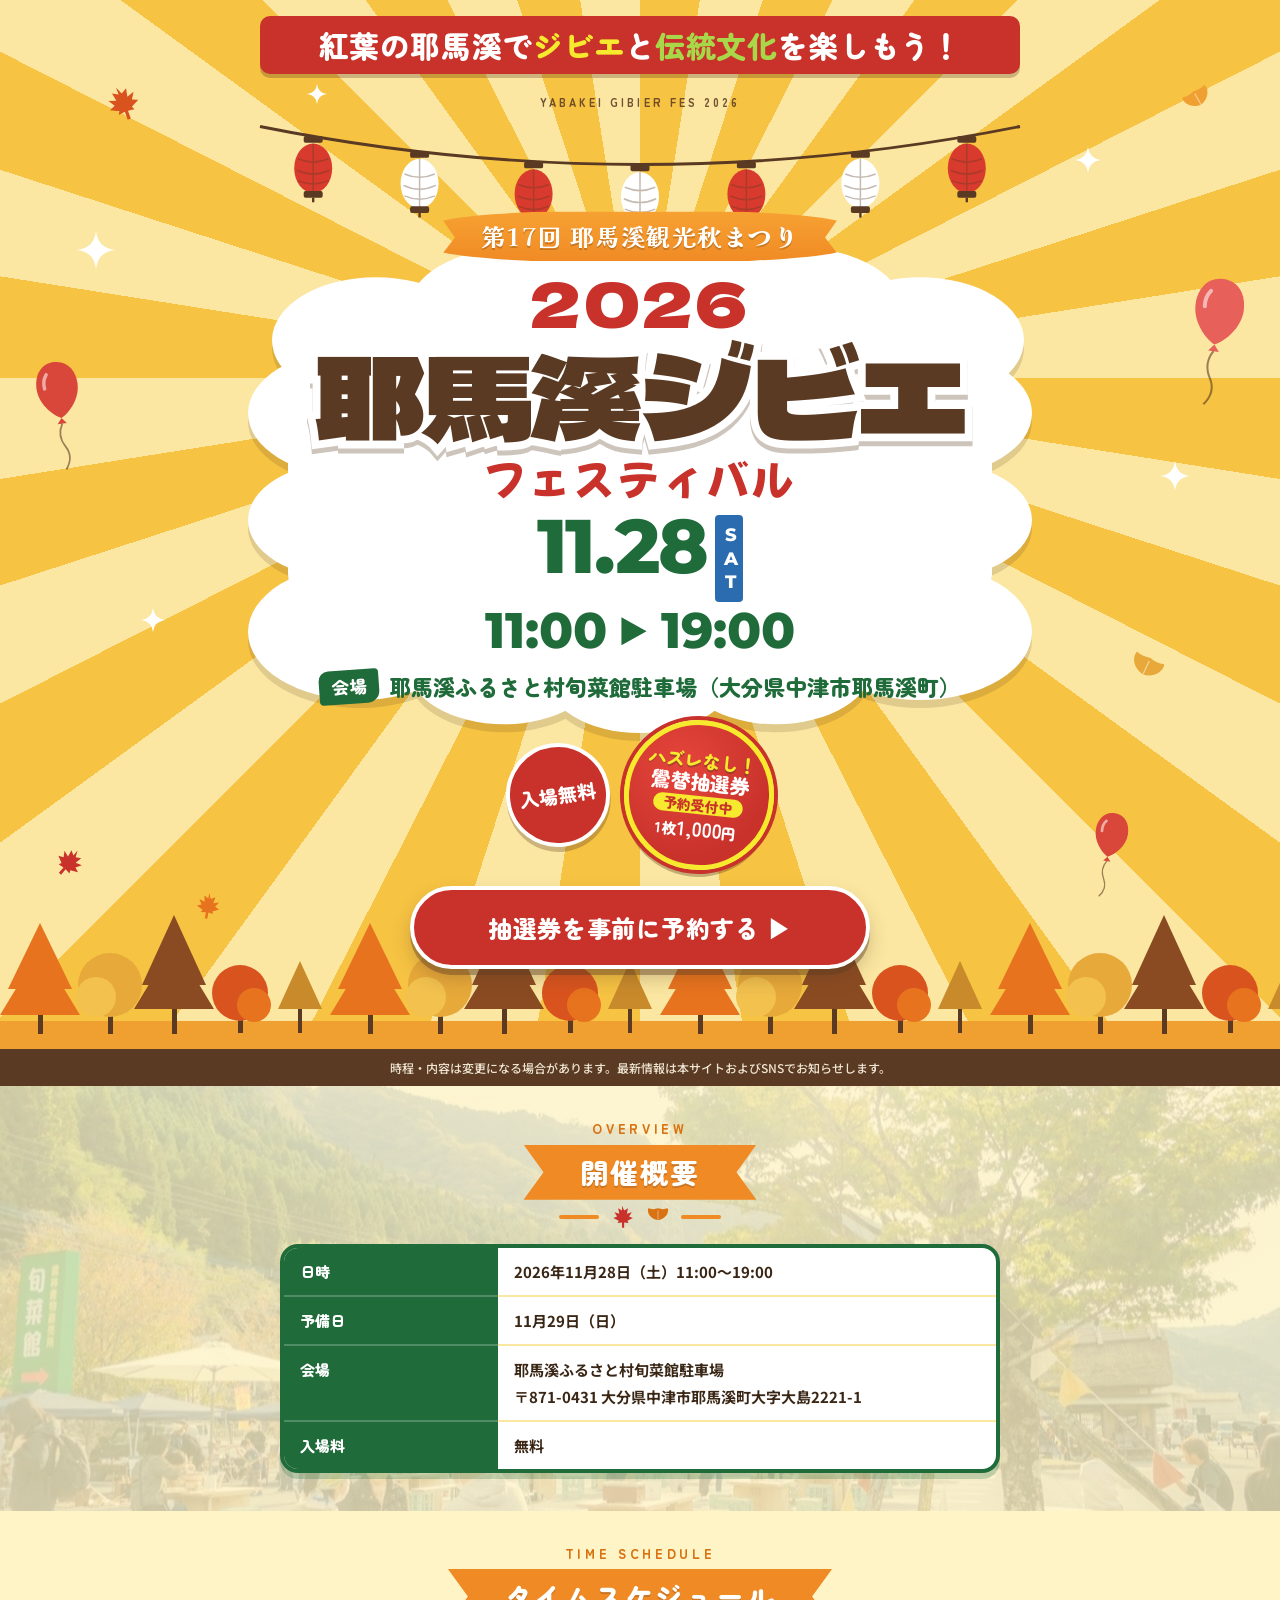
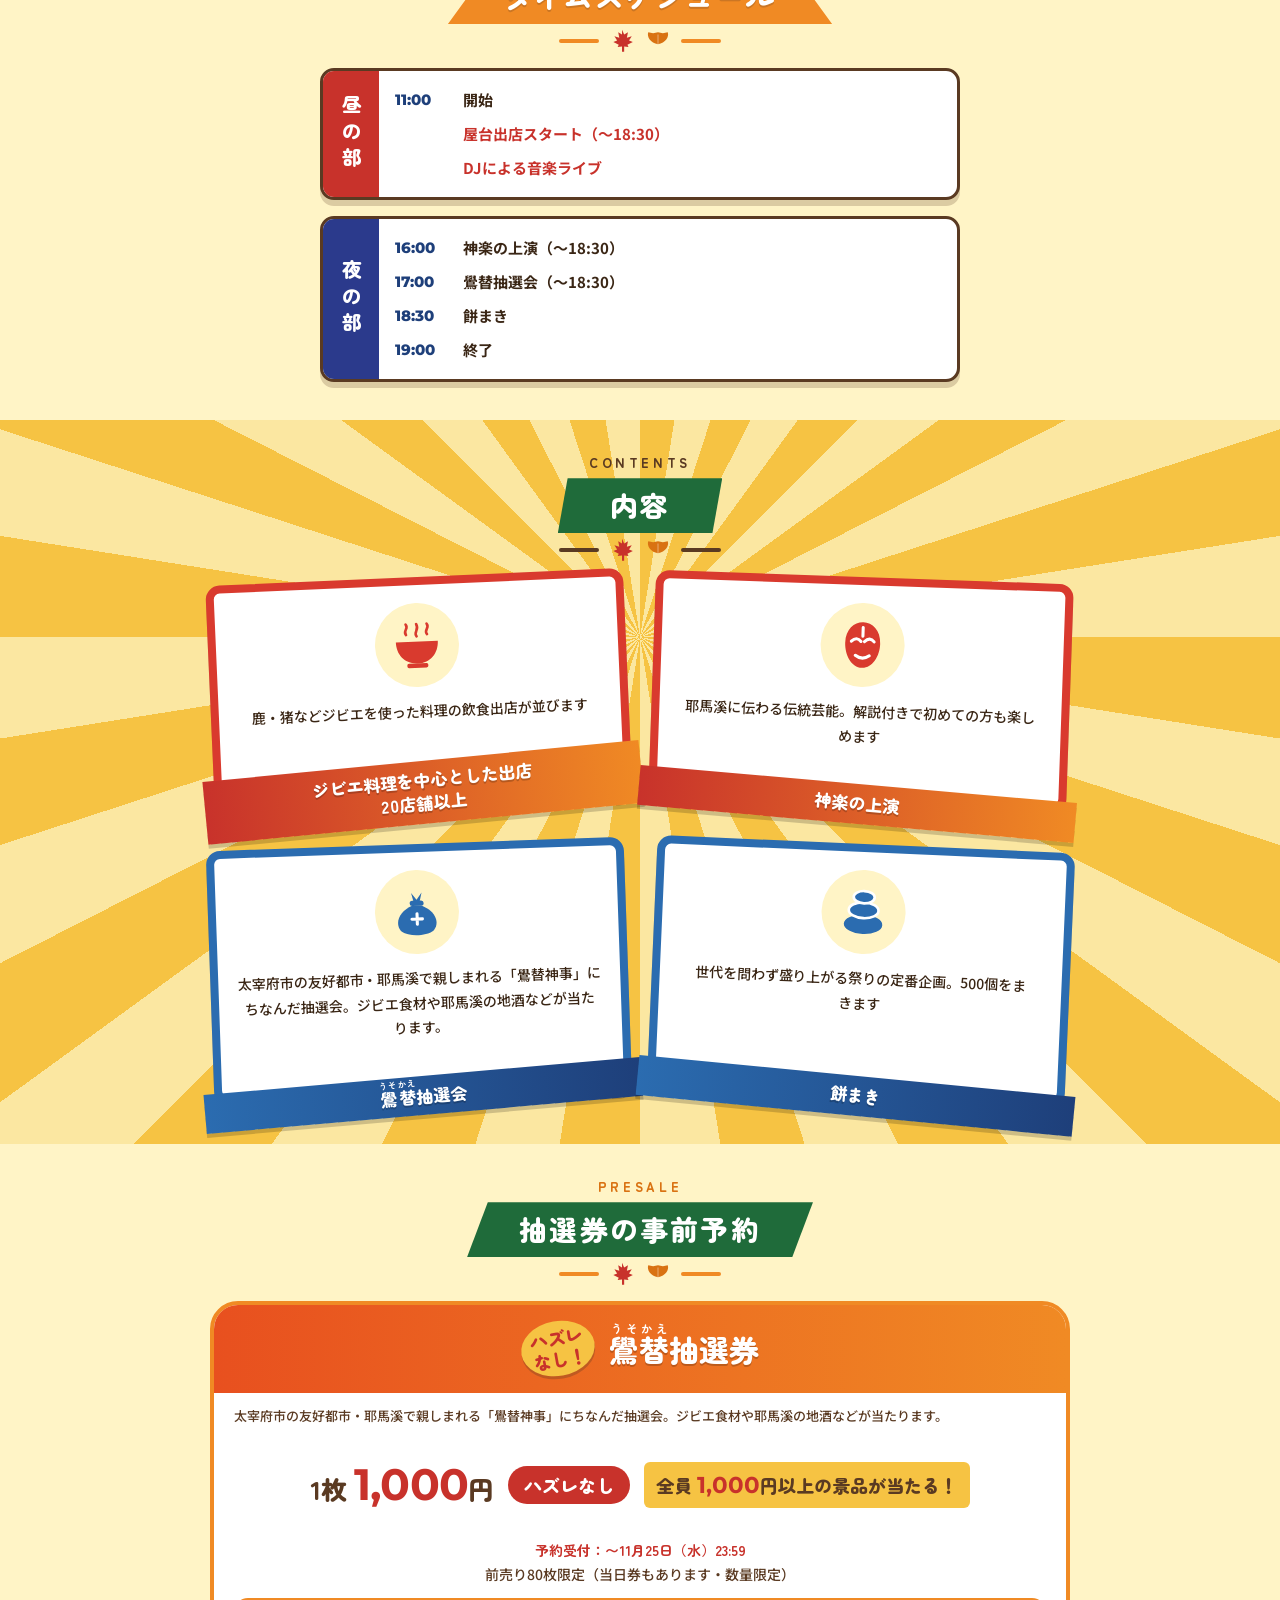
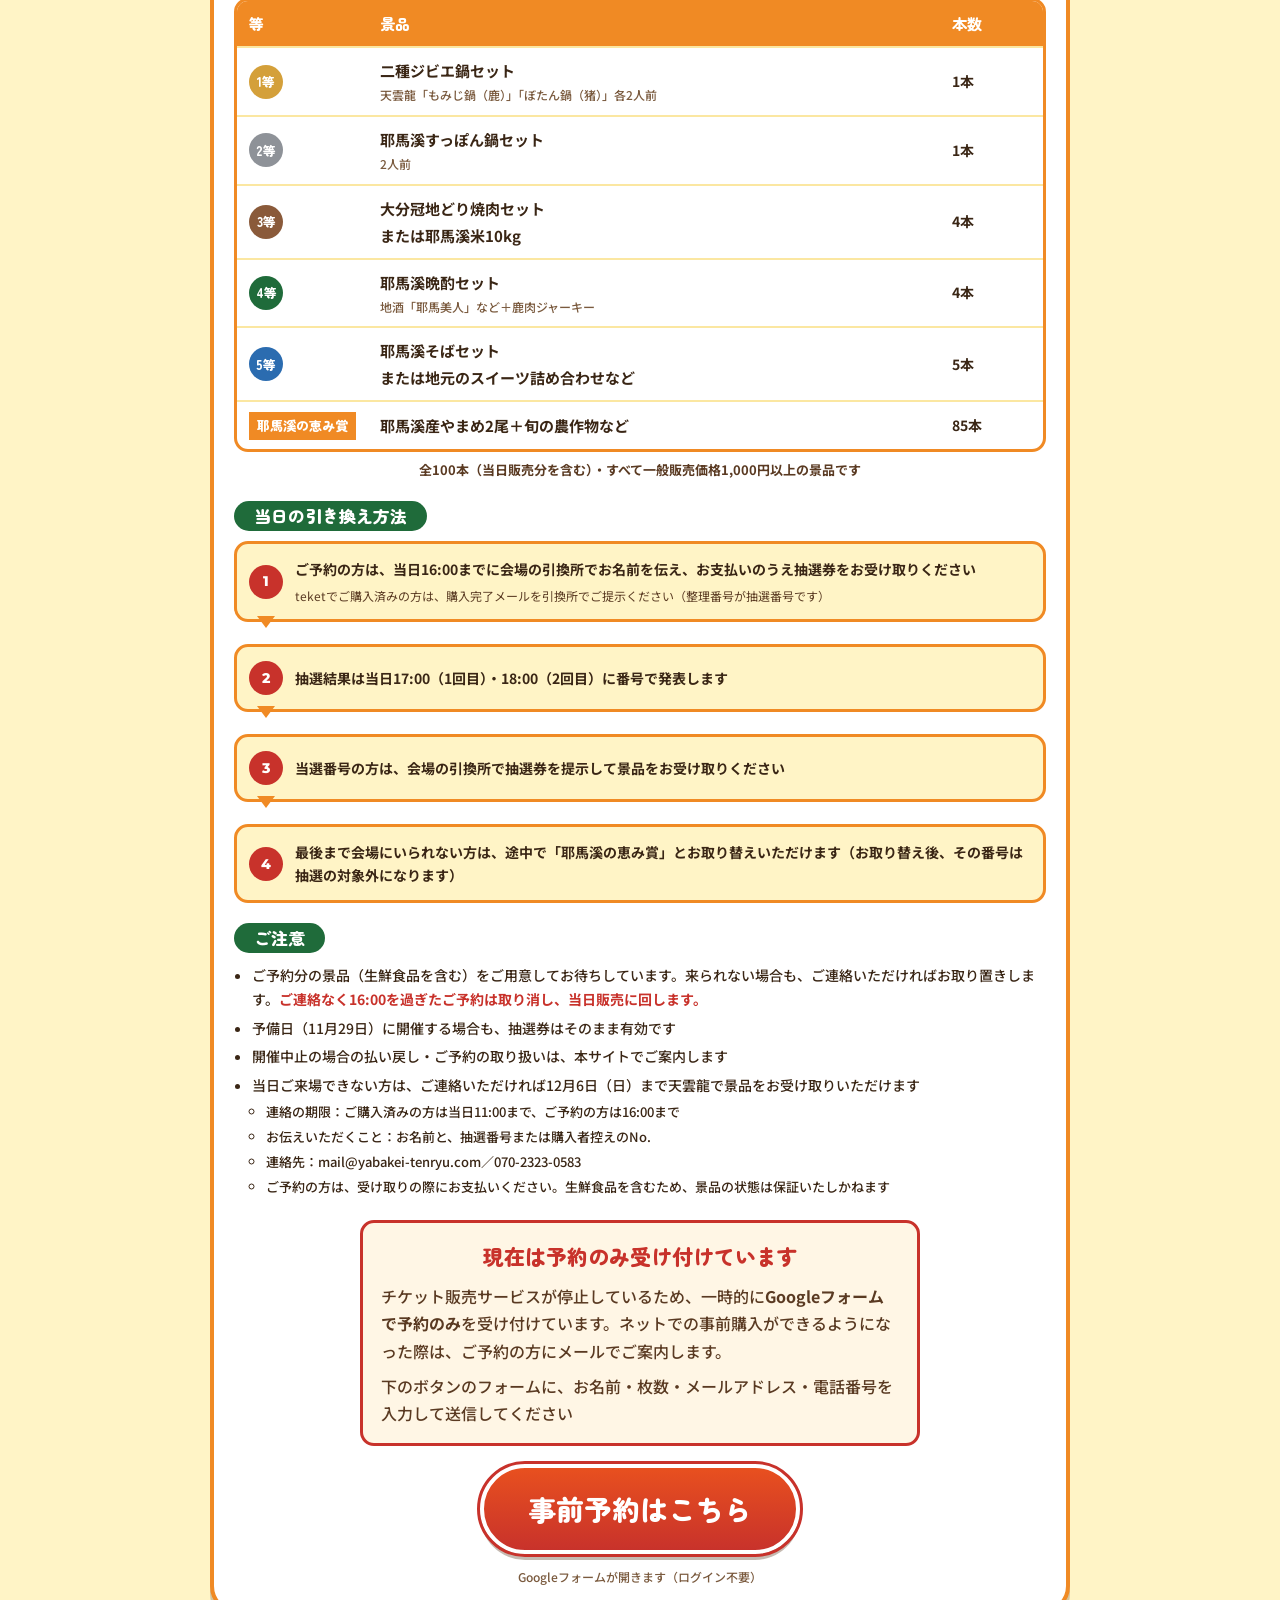
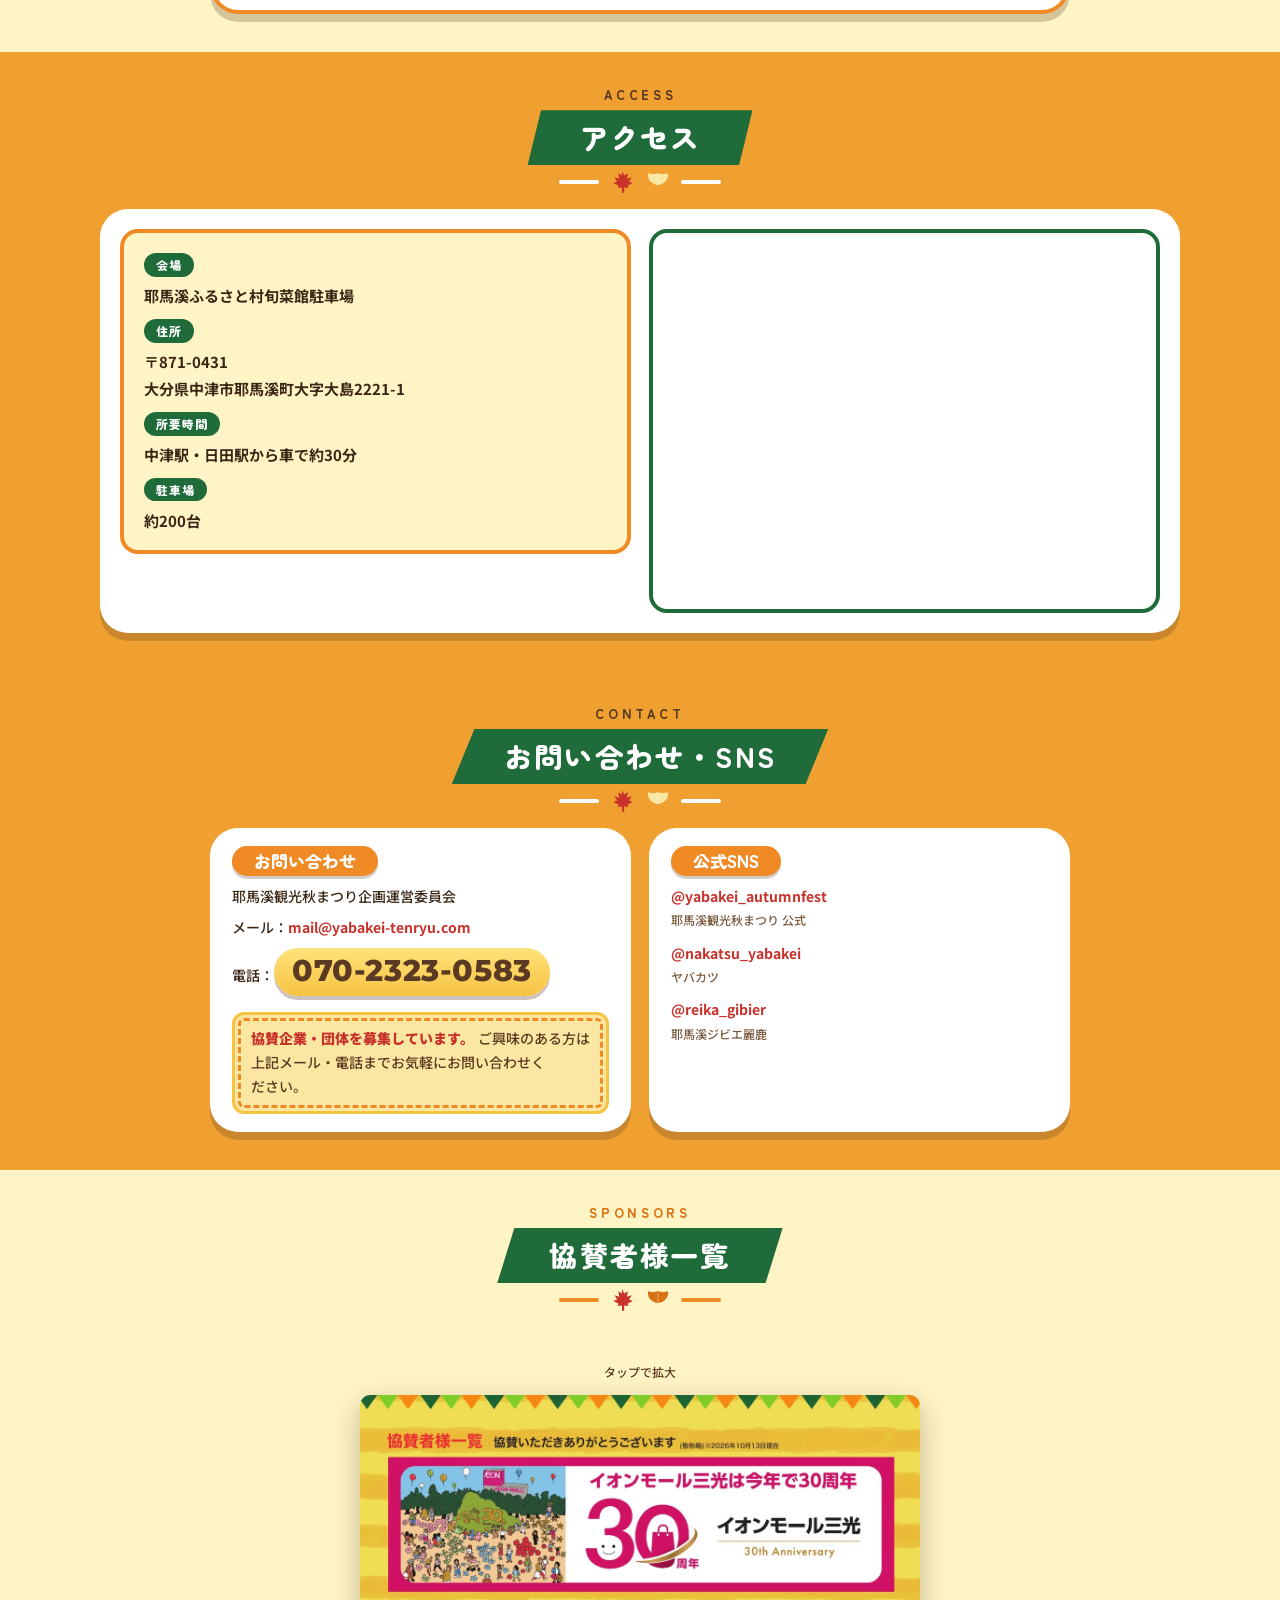
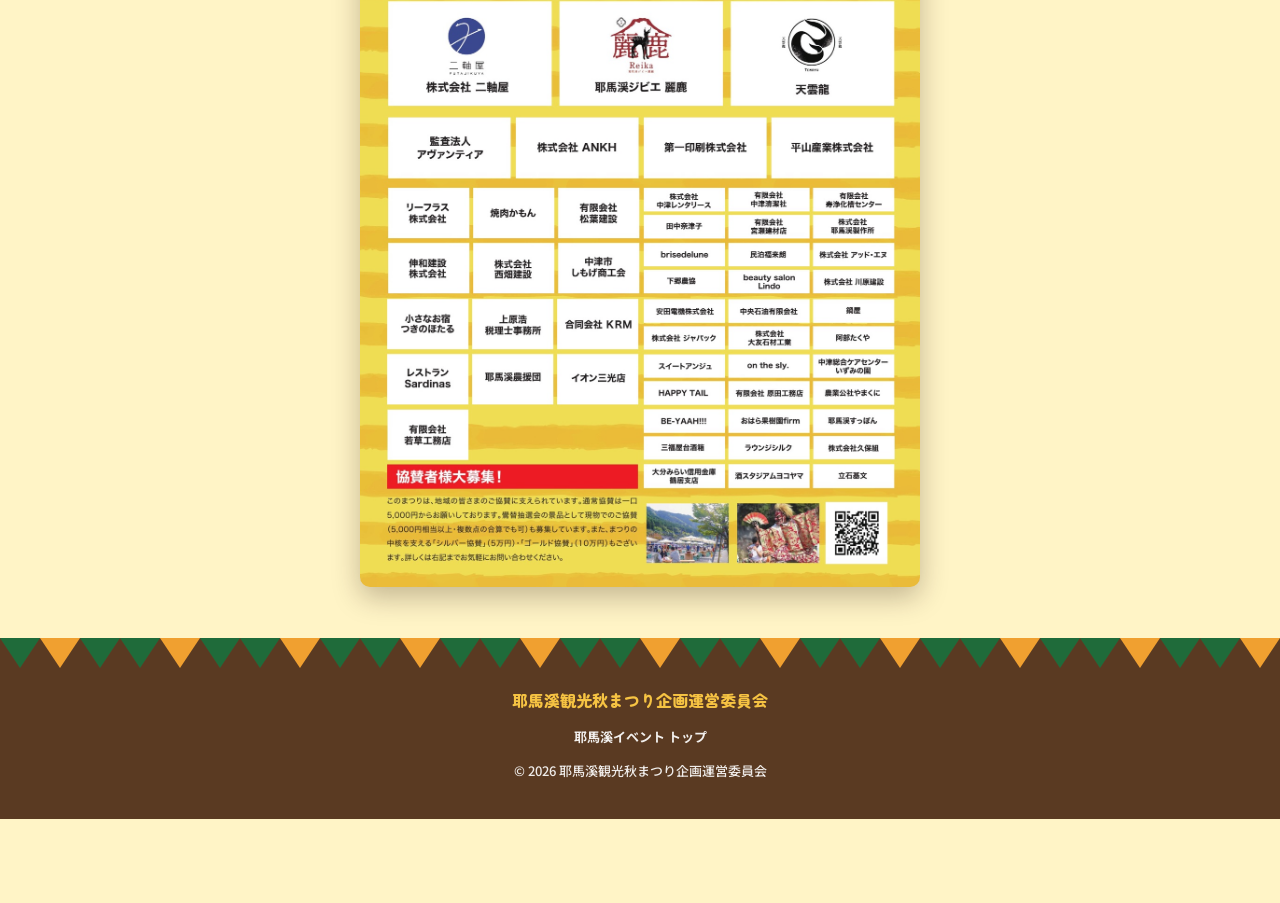
==== commit dd9d51a3: "当日来られない方の案内を、短い一文＋箇条書き（期限・伝えること・連絡先・支払いと注意）に分けて読みやすく Co-Authored-By: Claude Opus 5.5 <noreply@anthro" ====
--- a/index.html
+++ b/index.html
@@ -9,7 +9,7 @@
 <link rel="preconnect" href="https://fonts.googleapis.com">
 <link rel="preconnect" href="https://fonts.gstatic.com" crossorigin>
 <link href="https://fonts.googleapis.com/css2?family=Dela+Gothic+One&family=Mochiy+Pop+One&family=Kaisei+Tokumin:wght@800&family=Montserrat:wght@800&family=Zen+Maru+Gothic:wght@700;900&family=Noto+Sans+JP:wght@500;700&display=swap" rel="stylesheet">
-<link rel="stylesheet" href="assets/css/style.css?v=20261115b">
+<link rel="stylesheet" href="assets/css/style.css?v=20261115c">
 
 <meta property="og:type" content="website">
 <meta property="og:title" content="耶馬溪ジビエフェス2026｜第17回 耶馬溪観光秋まつり">
@@ -224,10 +224,17 @@
       </ol>
       <h3>ご注意</h3>
       <ul class="notes">
-        <li>ご予約分の景品（生鮮食品を含む）をご用意してお待ちしています。16:00までに来られない場合や当日ご来場できない場合は、ご連絡いただければお取り置きします。<span class="deadline">ご連絡なく16:00を過ぎたご予約は取り消し、当日販売に回します。</span></li>
+        <li>ご予約分の景品（生鮮食品を含む）をご用意してお待ちしています。来られない場合も、ご連絡いただければお取り置きします。<span class="deadline">ご連絡なく16:00を過ぎたご予約は取り消し、当日販売に回します。</span></li>
         <li>予備日（11月29日）に開催する場合も、抽選券はそのまま有効です</li>
         <li>開催中止の場合の払い戻し・ご予約の取り扱いは、本サイトでご案内します</li>
-        <li>当日ご来場できない方：11月28日（土）11:00まで（ご予約の方は16:00まで）に、抽選番号（ご予約の方は不要、旬菜館でご購入の方は購入者控えのNo.）とお名前をメール（mail@yabakei-tenryu.com）またはお電話（070-2323-0583）でお知らせいただいた方は、12月6日（日）まで天雲龍で景品をお受け取りいただけます（ご予約の方は、その際にお支払いください）。生鮮食品を含むため、景品の状態は保証いたしかねます。</li>
+        <li>当日ご来場できない方は、ご連絡いただければ12月6日（日）まで天雲龍で景品をお受け取りいただけます
+          <ul class="sub">
+            <li>連絡の期限：ご購入済みの方は当日11:00まで、ご予約の方は16:00まで</li>
+            <li>お伝えいただくこと：お名前と、抽選番号または購入者控えのNo.</li>
+            <li>連絡先：mail@yabakei-tenryu.com／070-2323-0583</li>
+            <li>ご予約の方は、受け取りの際にお支払いください。生鮮食品を含むため、景品の状態は保証いたしかねます</li>
+          </ul>
+        </li>
       </ul>
     </div>
     <div class="buy-wrap">
--- a/assets/css/style.css
+++ b/assets/css/style.css
@@ -793,6 +793,8 @@
 .presale-body h3{display:inline-block;font-size:17px;color:var(--white);background:var(--green);padding:3px 20px;border-radius:999px;margin:20px 0 10px}
 .notes{margin:0;padding:0 0 0 1.3em;font-size:14px;line-height:1.75}
 .notes li{margin-bottom:4px}
+.notes .sub{margin:4px 0 0;padding-left:1.1em;list-style:circle;font-size:13px}
+.notes .sub li{margin-bottom:2px}
 .steps{list-style:none;margin:0;padding:0;display:grid;grid-template-columns:repeat(3,1fr);gap:26px}
 .steps li{position:relative;background:var(--cream);border:3px solid var(--orange);border-radius:14px;padding:14px 12px;text-align:center;font-size:14px;font-weight:700;line-height:1.6}
 .steps li .sn{display:flex;margin:0 auto 6px;width:34px;height:34px;align-items:center;justify-content:center;background:var(--red);color:var(--white);border-radius:50%;font-family:var(--font-num);font-weight:800}
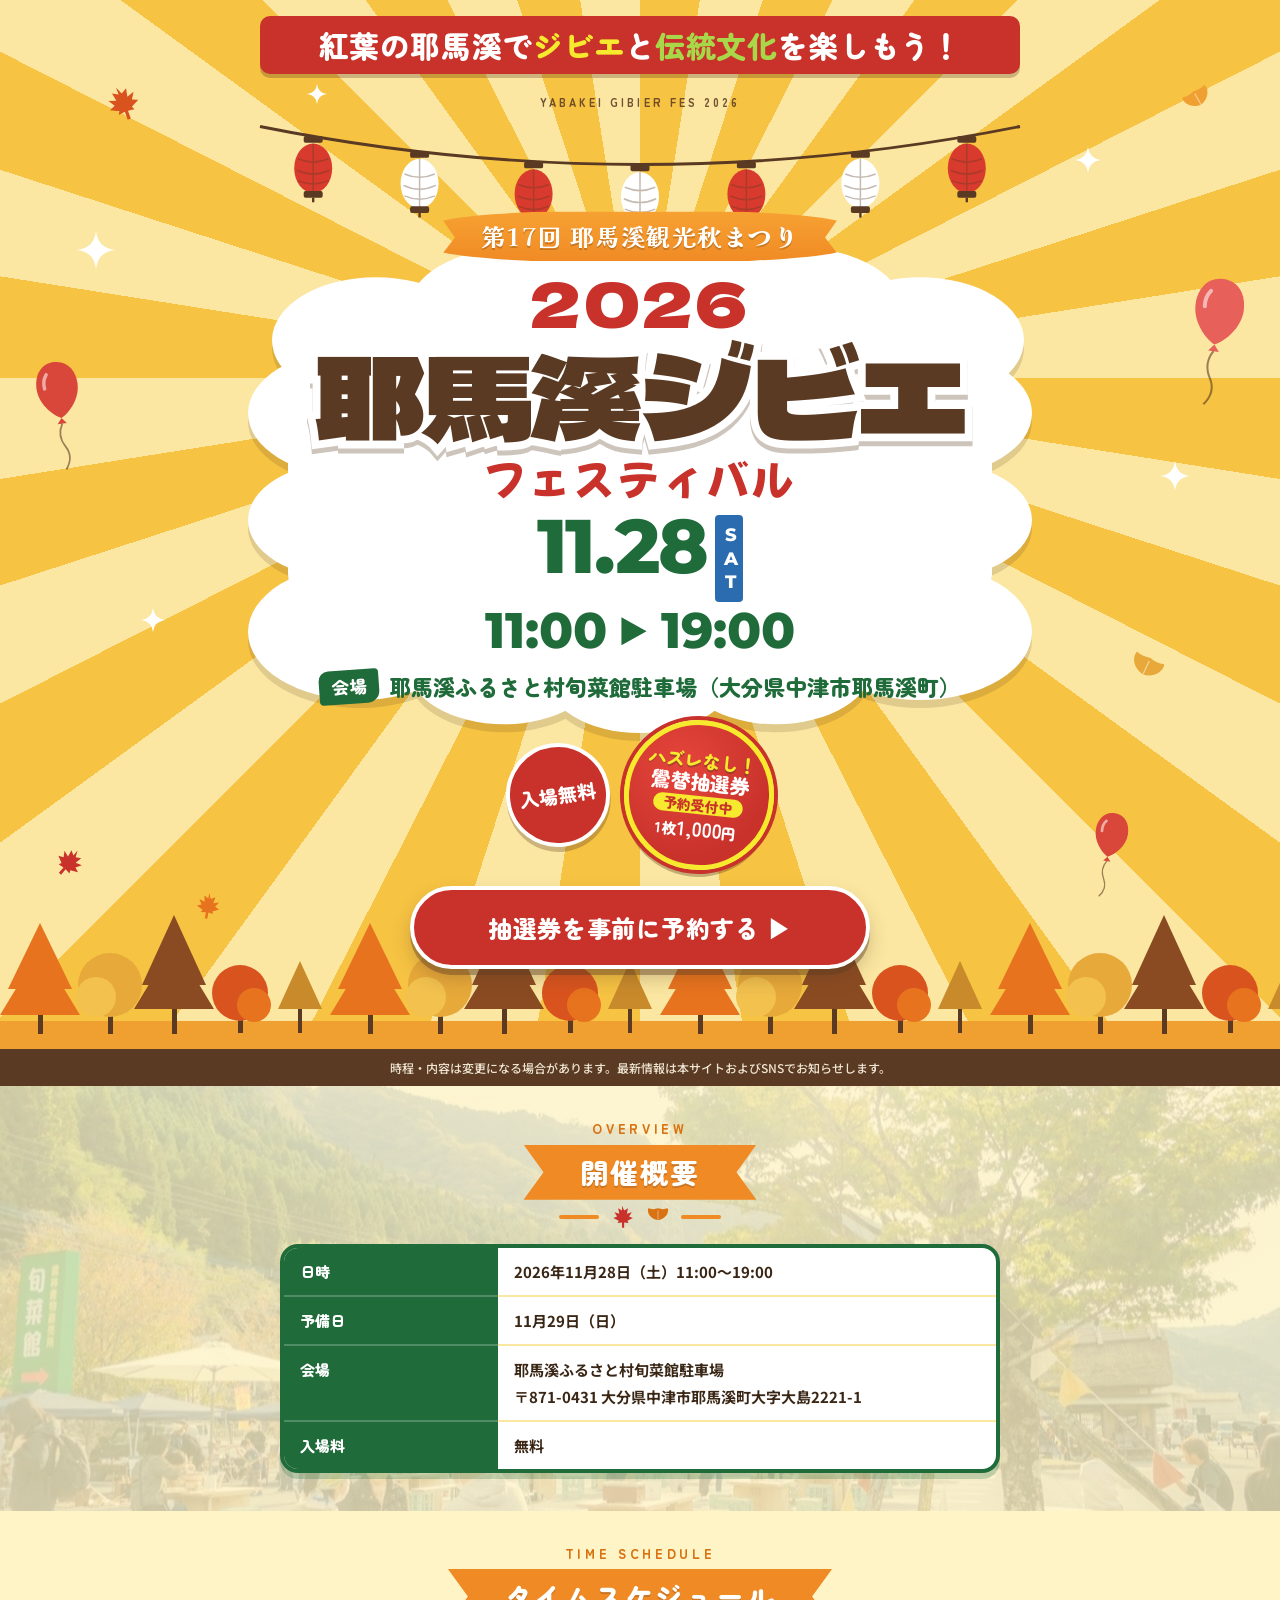
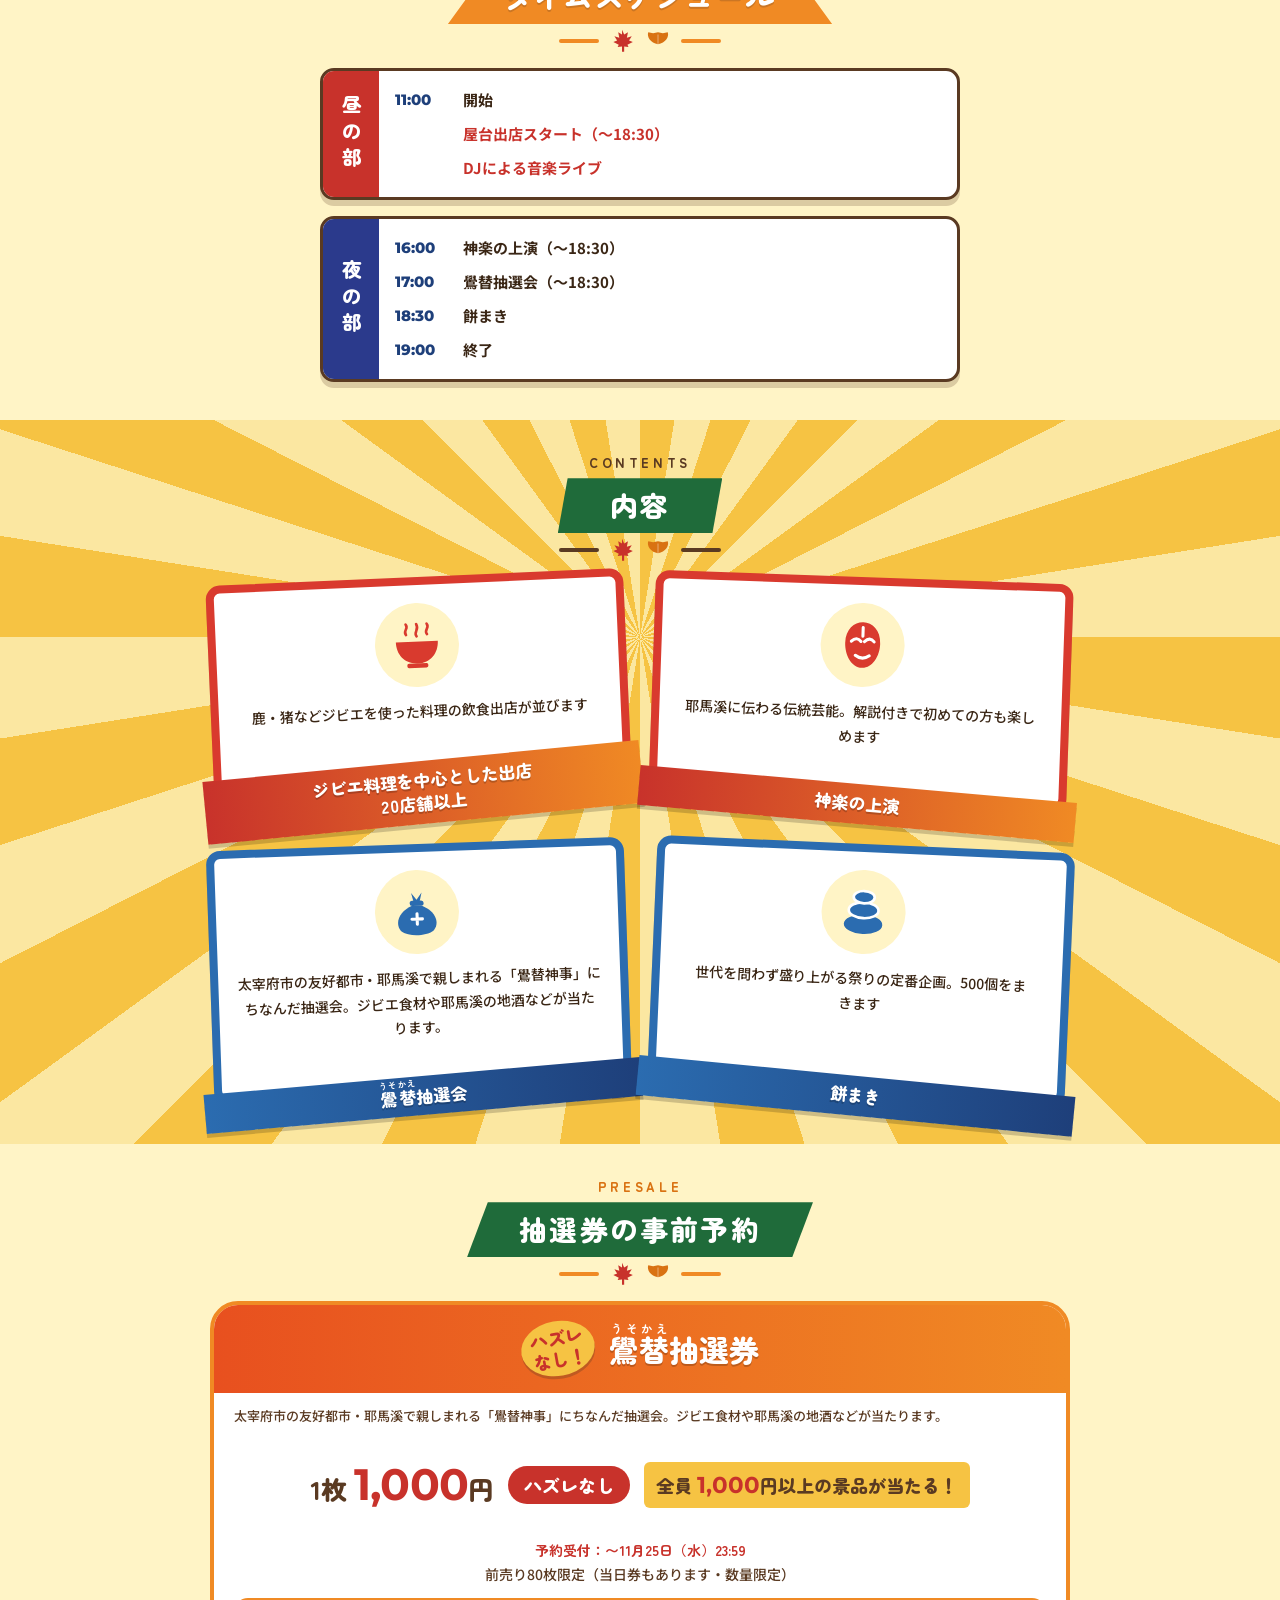
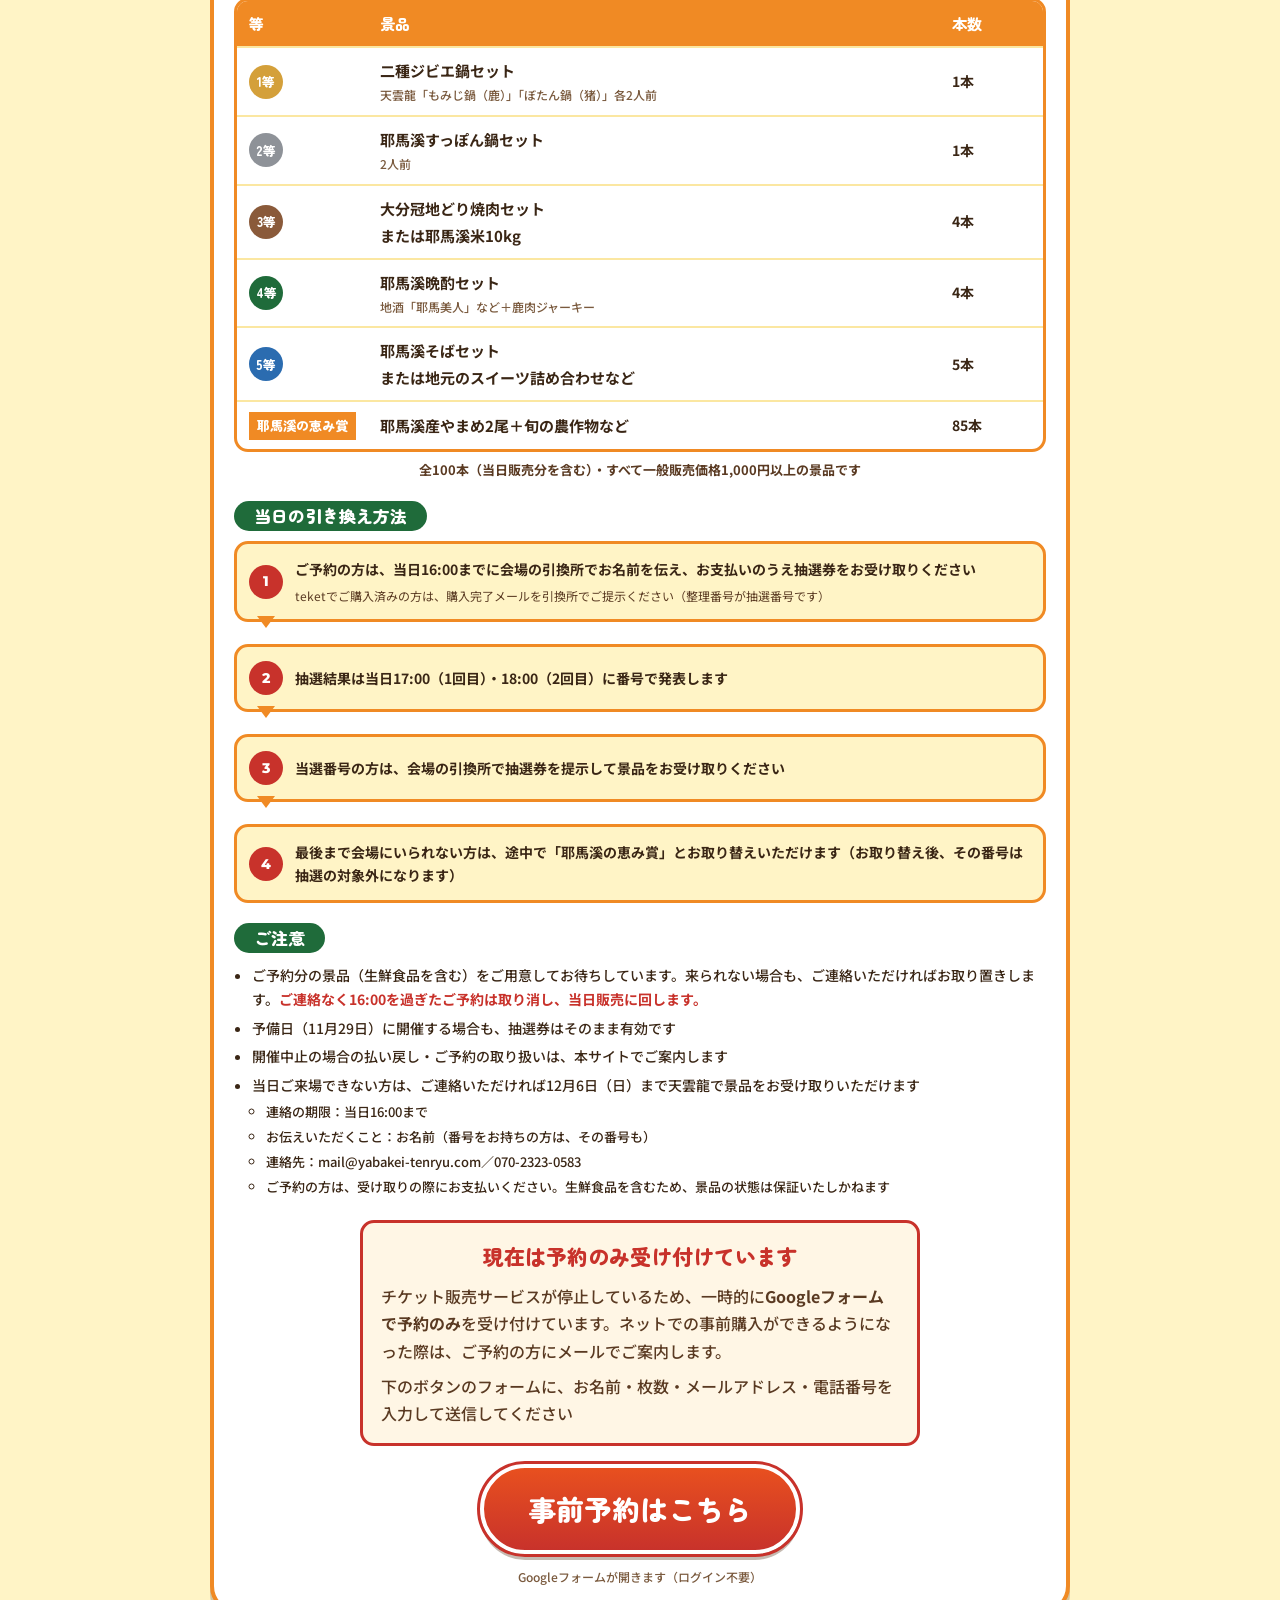
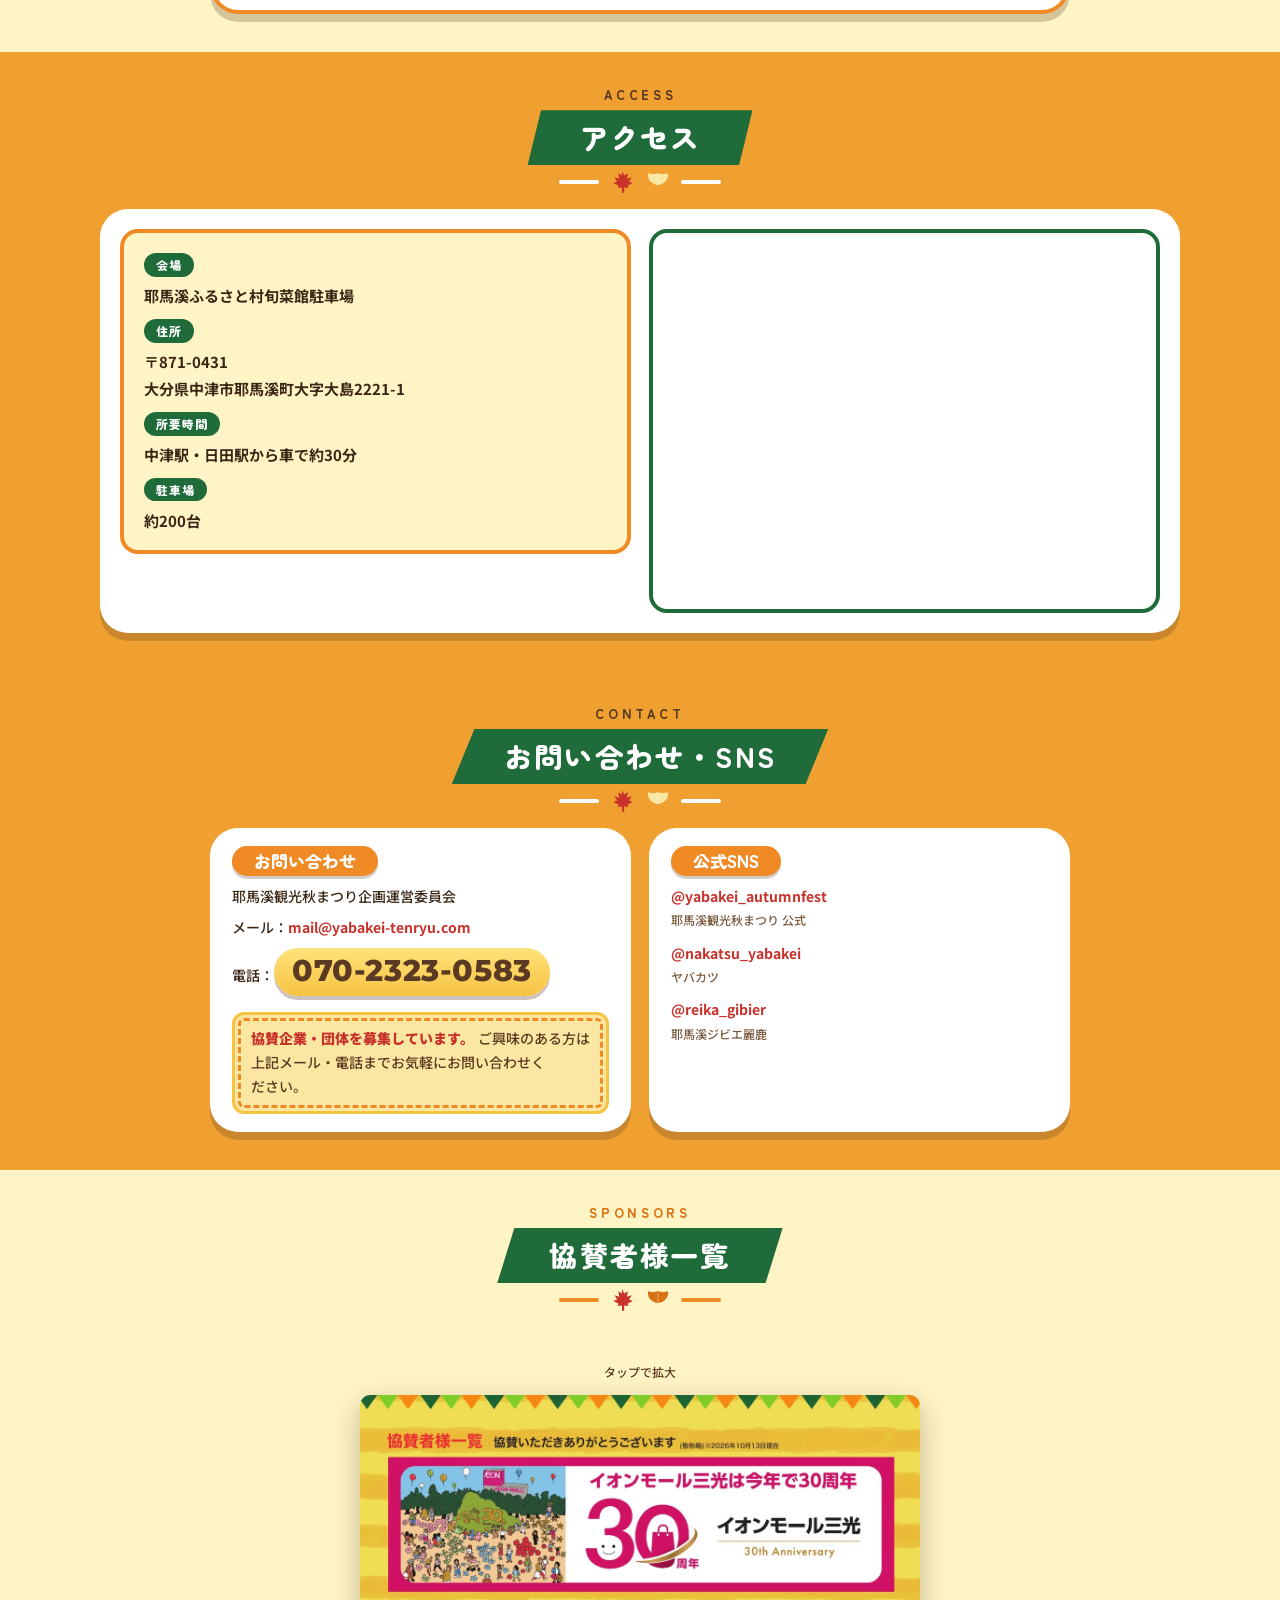
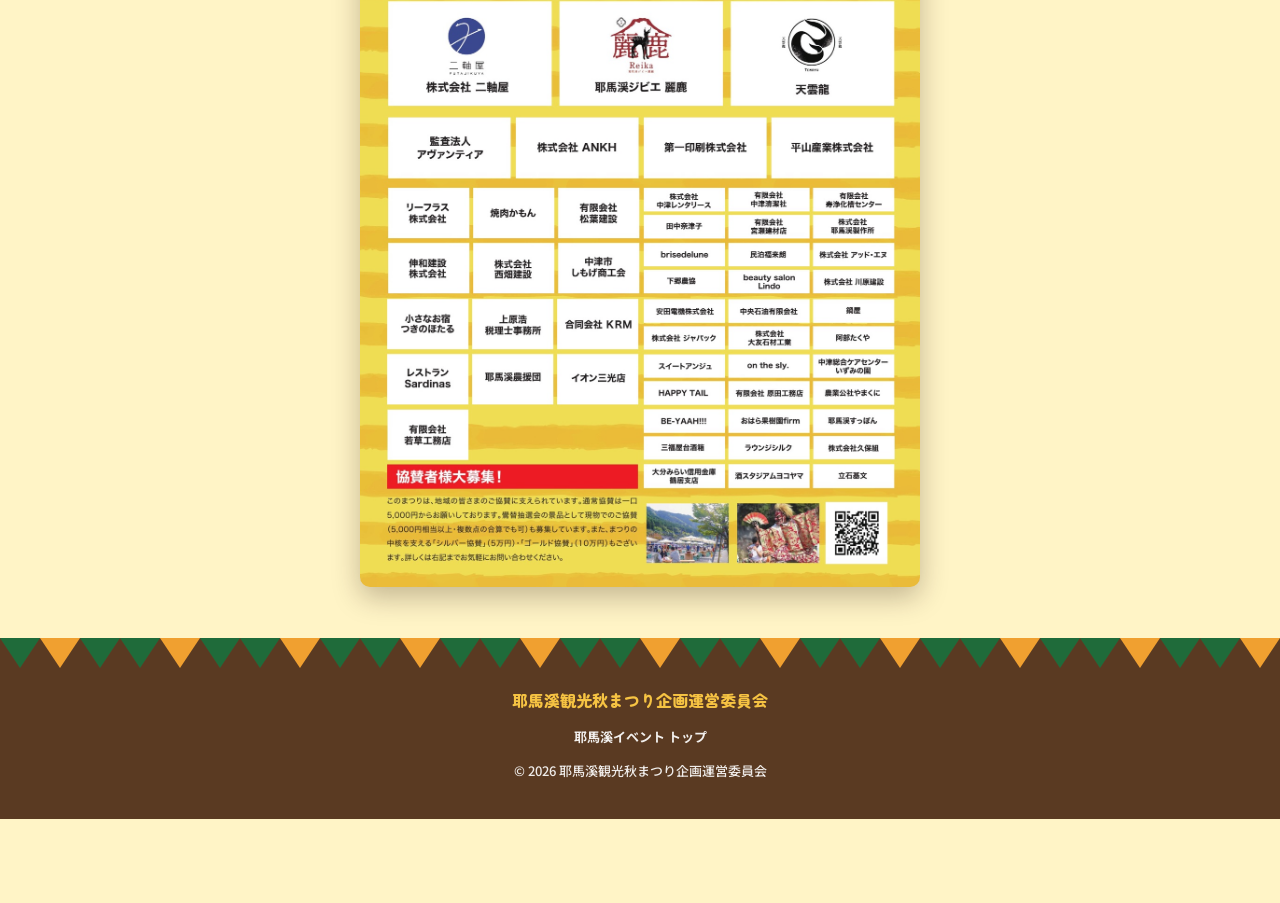
==== commit 94d8b0b0: "当日来られない方の連絡期限を16:00のみに、購入方法ごとの書き分けを外す。トップの大きなボタンが「予／約」で割れないよう区切りを固定 Co-Authored-By: Claude Opus 5.5 " ====
--- a/index.html
+++ b/index.html
@@ -110,7 +110,7 @@
       </p>
     </div>
     <div class="badges"><span class="badge-free">入場無料</span><a class="badge-lottery" href="#presale" aria-label="ハズレなし 鷽替抽選券 予約受付中 1枚1,000円"><span class="l1">ハズレなし！</span><span class="l2">鷽替抽選券</span><span class="l3">予約受付中</span><span class="l4">1枚<b>1,000</b>円</span></a></div>
-    <div class="hero-presale"><a class="btn-presale-l" href="#presale">抽選券を事前に予約する ▶</a></div>
+    <div class="hero-presale"><a class="btn-presale-l" href="#presale"><span class="nw">抽選券を</span><span class="nw">事前に予約する ▶</span></a></div>
   </div>
 
   <svg class="forest" aria-hidden="true" focusable="false">
@@ -229,8 +229,8 @@
         <li>開催中止の場合の払い戻し・ご予約の取り扱いは、本サイトでご案内します</li>
         <li>当日ご来場できない方は、ご連絡いただければ12月6日（日）まで天雲龍で景品をお受け取りいただけます
           <ul class="sub">
-            <li>連絡の期限：ご購入済みの方は当日11:00まで、ご予約の方は16:00まで</li>
-            <li>お伝えいただくこと：お名前と、抽選番号または購入者控えのNo.</li>
+            <li>連絡の期限：当日16:00まで</li>
+            <li>お伝えいただくこと：お名前（番号をお持ちの方は、その番号も）</li>
             <li>連絡先：mail@yabakei-tenryu.com／070-2323-0583</li>
             <li>ご予約の方は、受け取りの際にお支払いください。生鮮食品を含むため、景品の状態は保証いたしかねます</li>
           </ul>
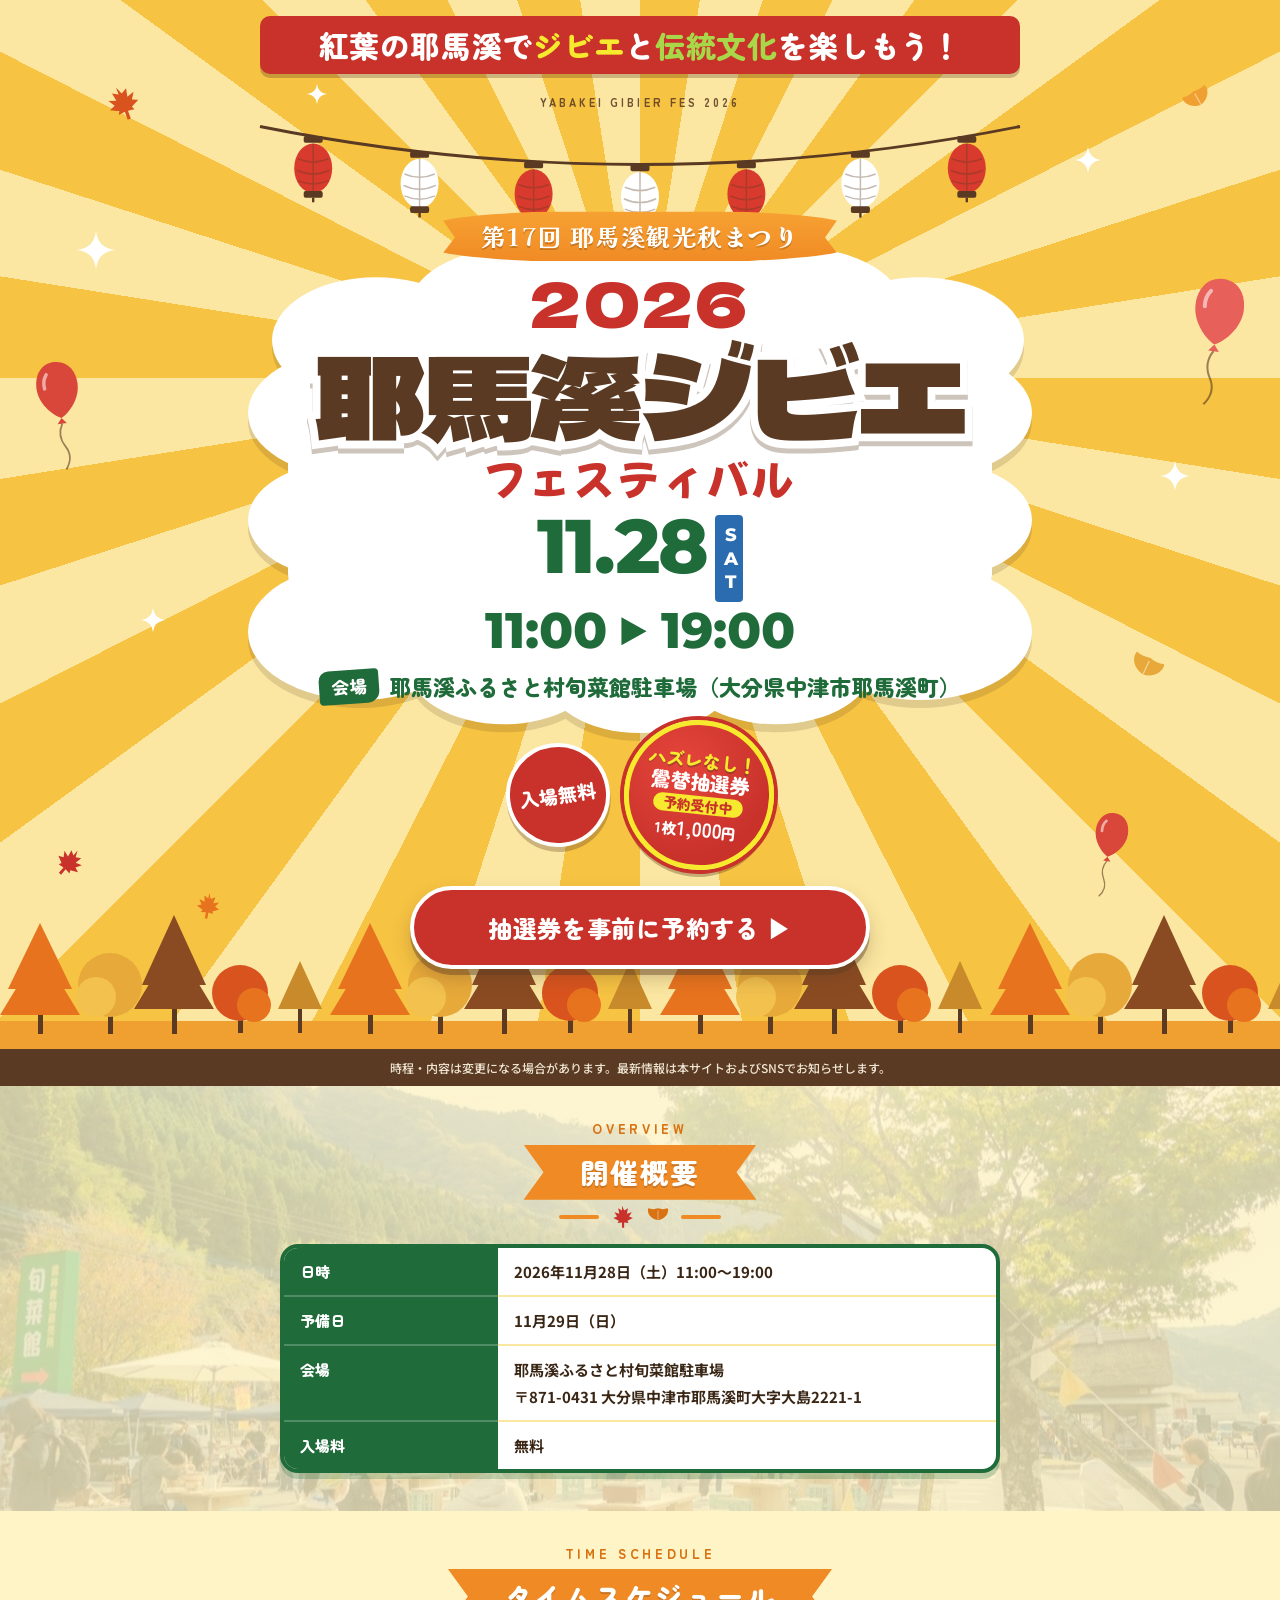
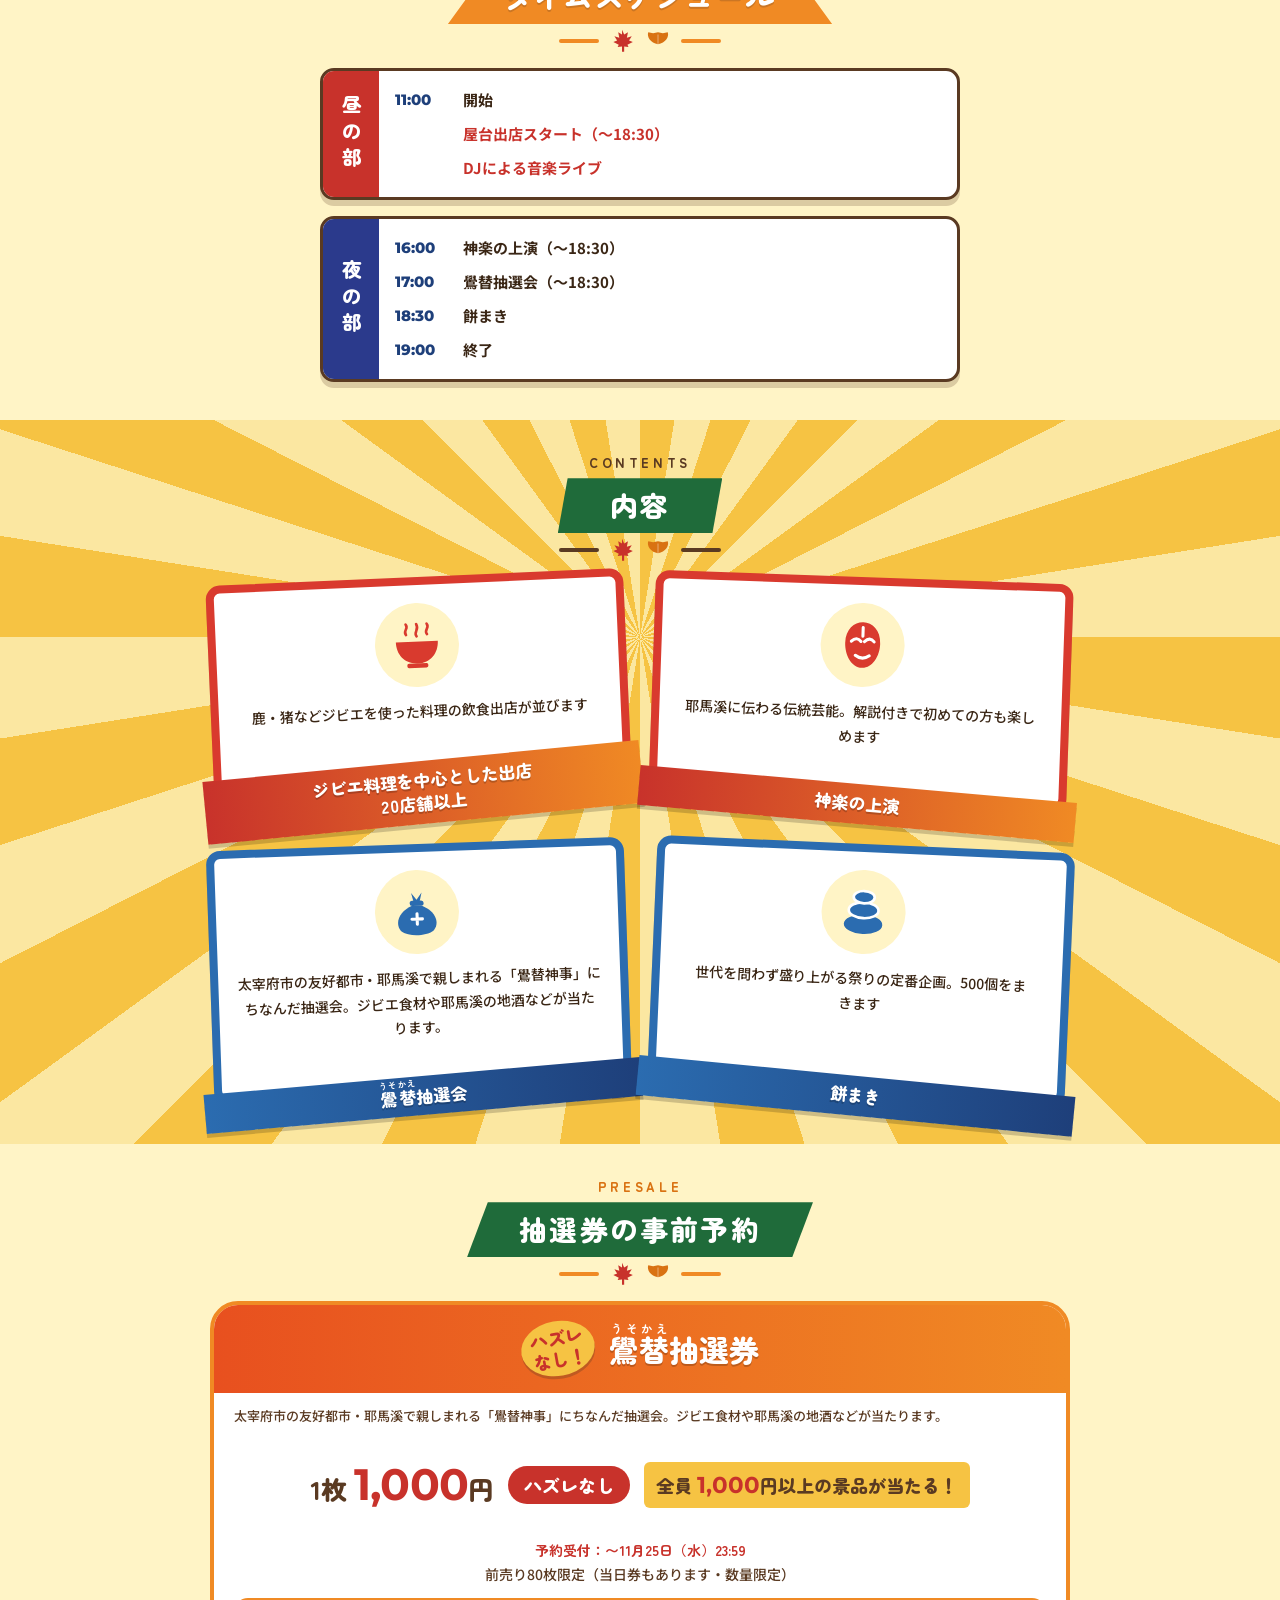
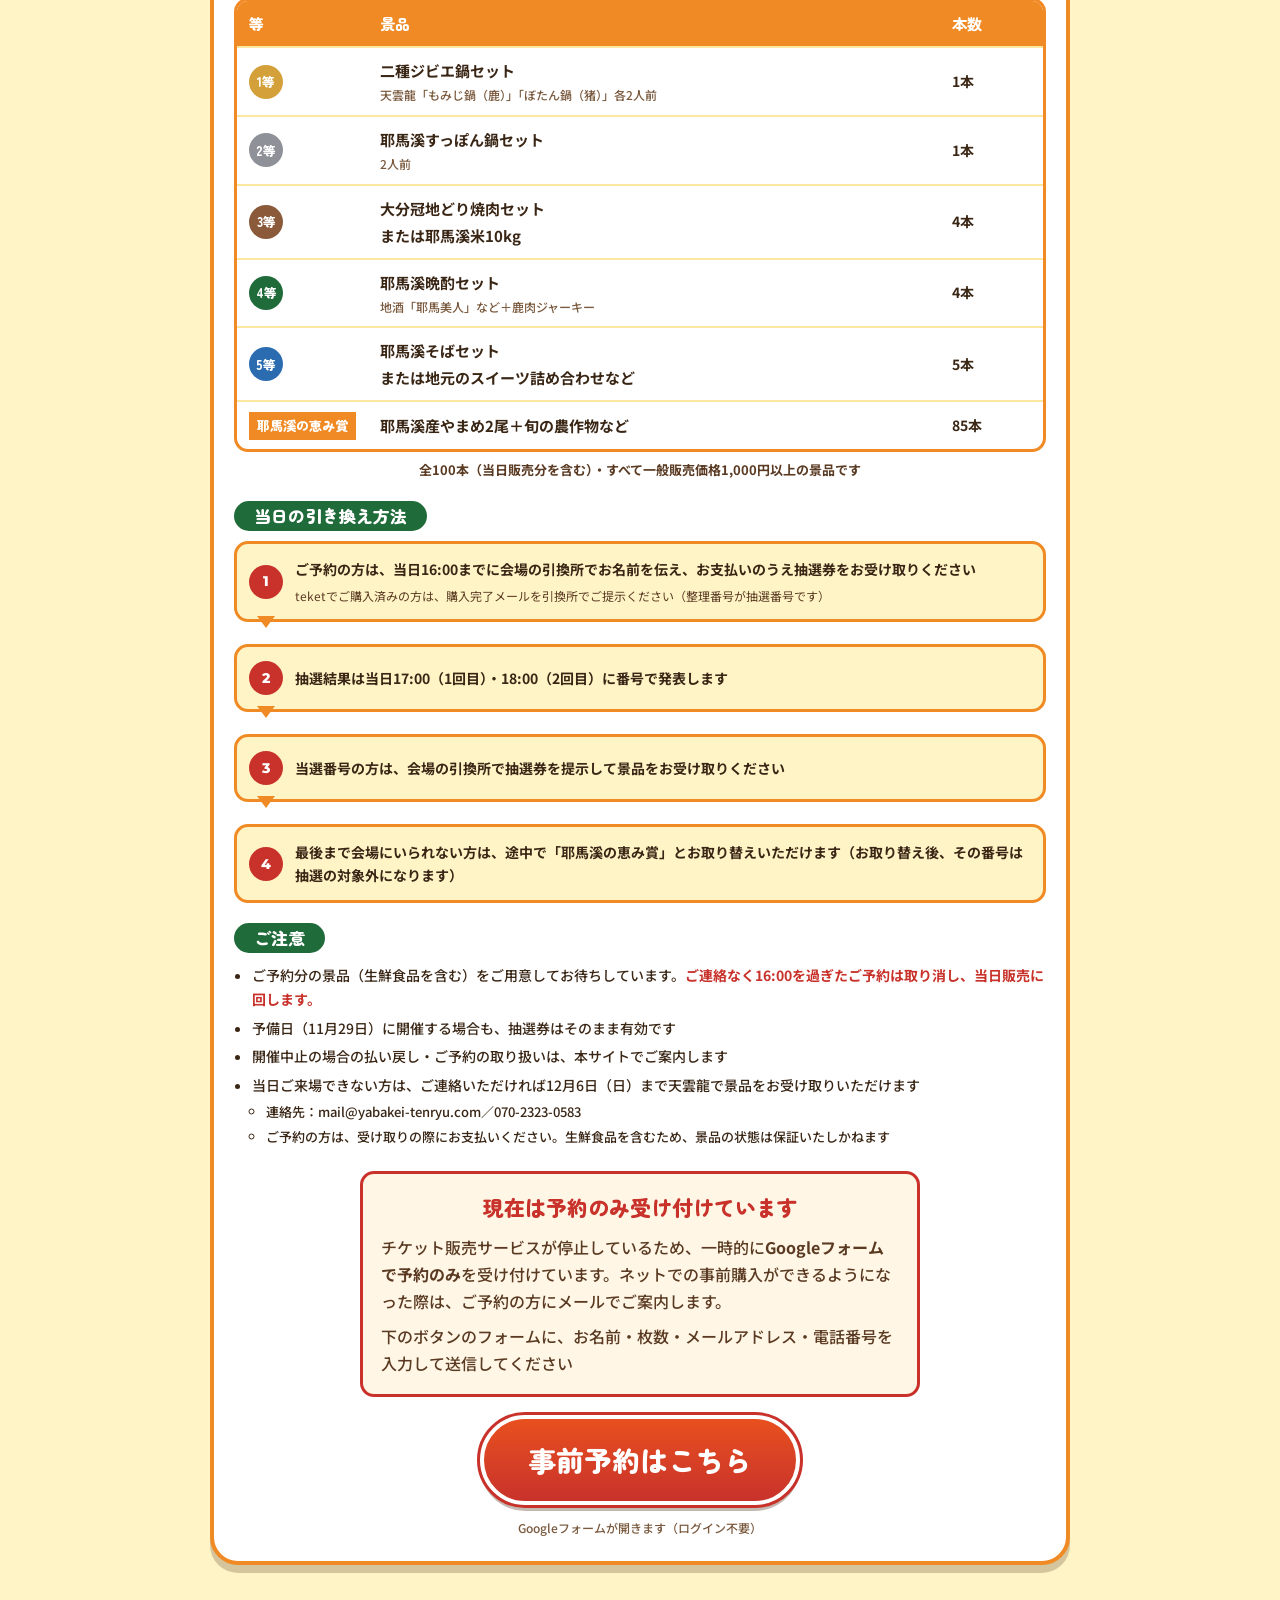
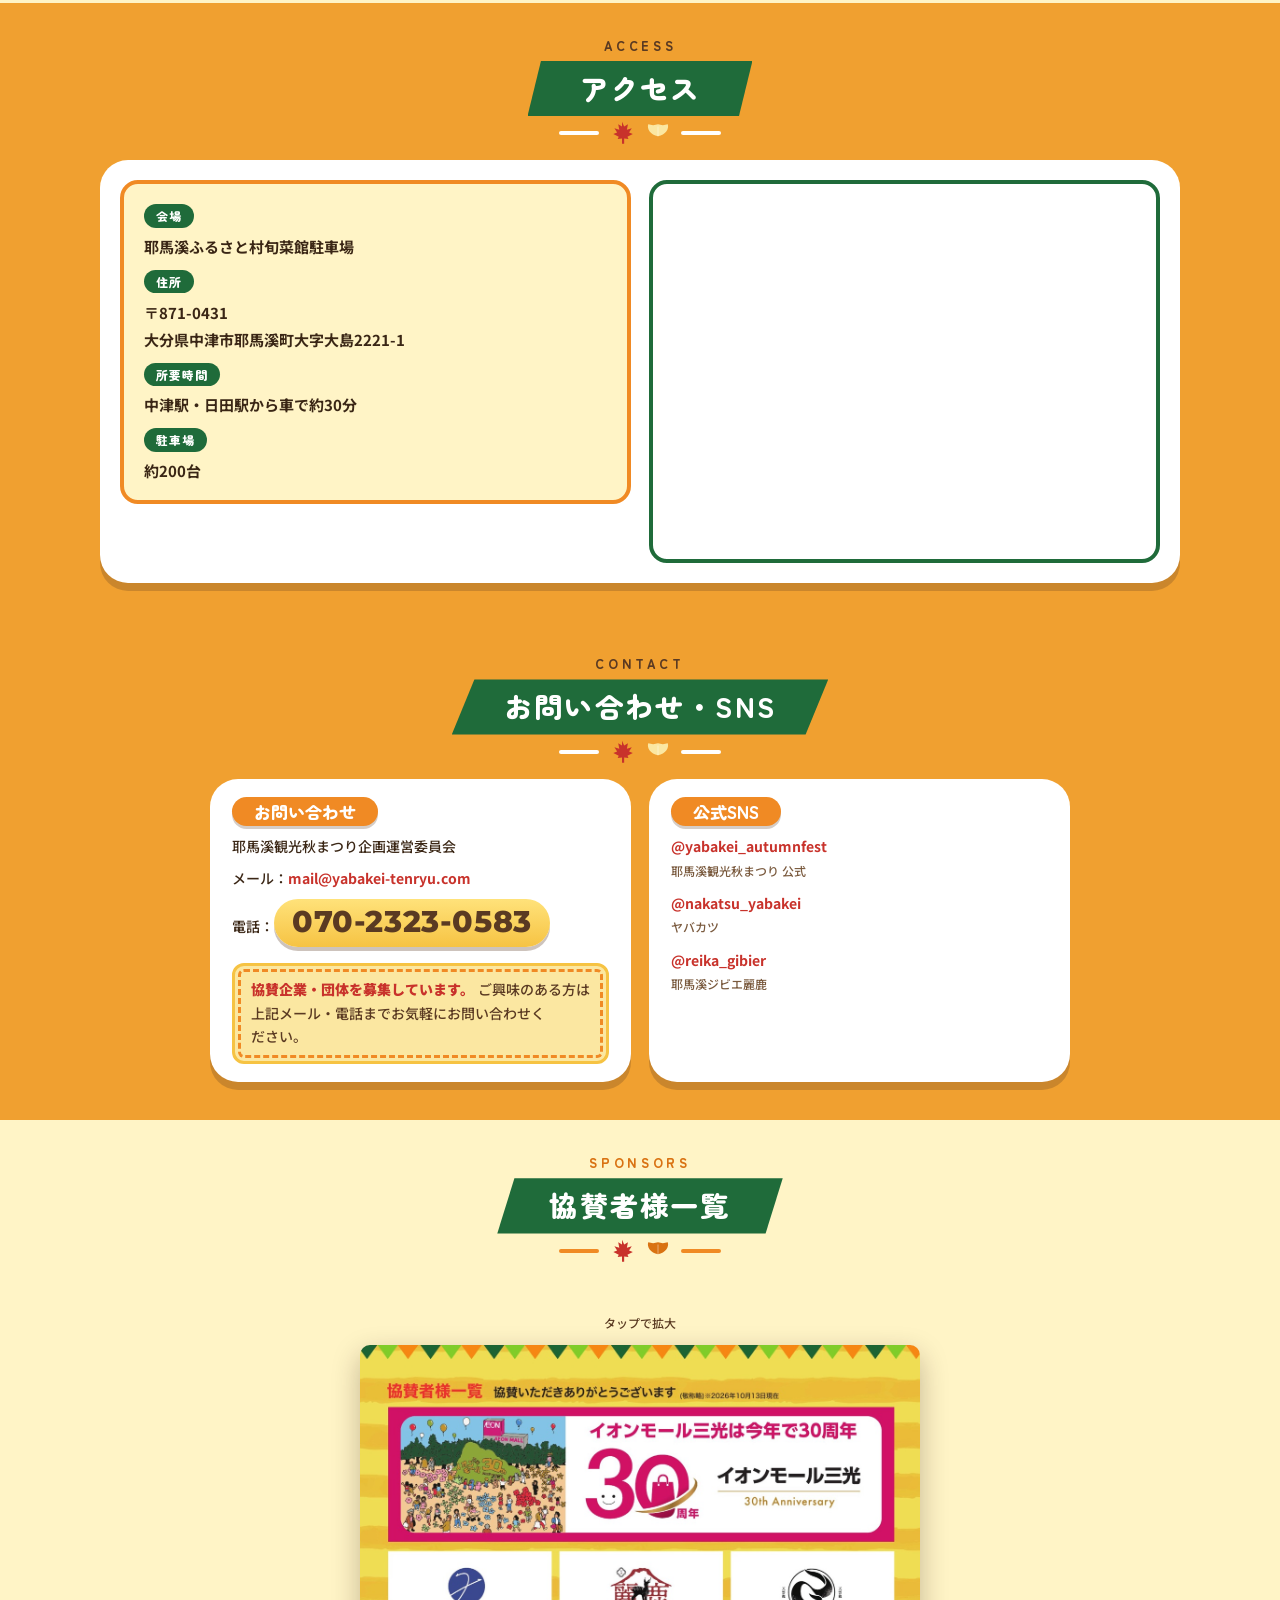
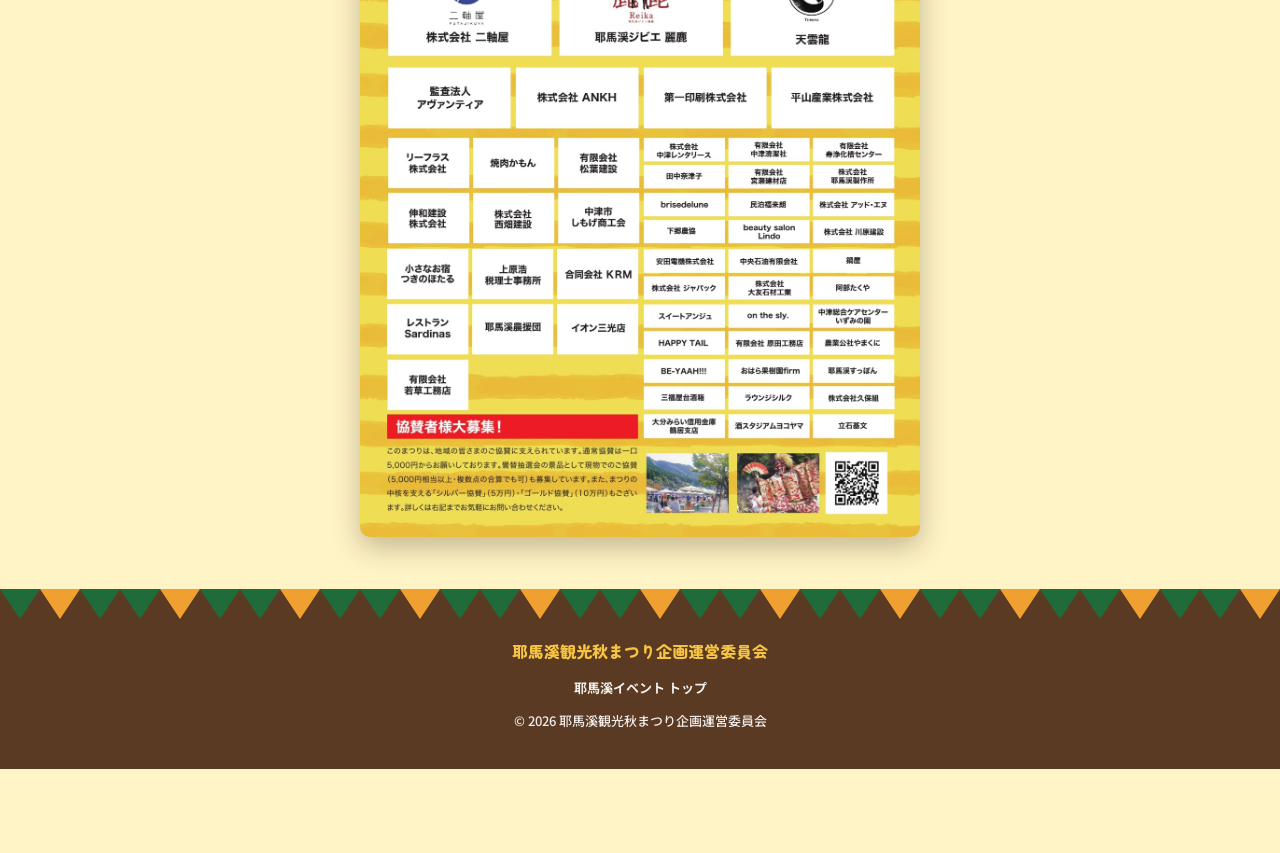
==== commit 70780016: "「ご注意」の重複を削除：連絡の期限・お取り置きの一文・お伝えいただくこと Co-Authored-By: Claude Opus 5.5 <noreply@anthropic.com>" ====
--- a/index.html
+++ b/index.html
@@ -224,13 +224,11 @@
       </ol>
       <h3>ご注意</h3>
       <ul class="notes">
-        <li>ご予約分の景品（生鮮食品を含む）をご用意してお待ちしています。来られない場合も、ご連絡いただければお取り置きします。<span class="deadline">ご連絡なく16:00を過ぎたご予約は取り消し、当日販売に回します。</span></li>
+        <li>ご予約分の景品（生鮮食品を含む）をご用意してお待ちしています。<span class="deadline">ご連絡なく16:00を過ぎたご予約は取り消し、当日販売に回します。</span></li>
         <li>予備日（11月29日）に開催する場合も、抽選券はそのまま有効です</li>
         <li>開催中止の場合の払い戻し・ご予約の取り扱いは、本サイトでご案内します</li>
         <li>当日ご来場できない方は、ご連絡いただければ12月6日（日）まで天雲龍で景品をお受け取りいただけます
           <ul class="sub">
-            <li>連絡の期限：当日16:00まで</li>
-            <li>お伝えいただくこと：お名前（番号をお持ちの方は、その番号も）</li>
             <li>連絡先：mail@yabakei-tenryu.com／070-2323-0583</li>
             <li>ご予約の方は、受け取りの際にお支払いください。生鮮食品を含むため、景品の状態は保証いたしかねます</li>
           </ul>
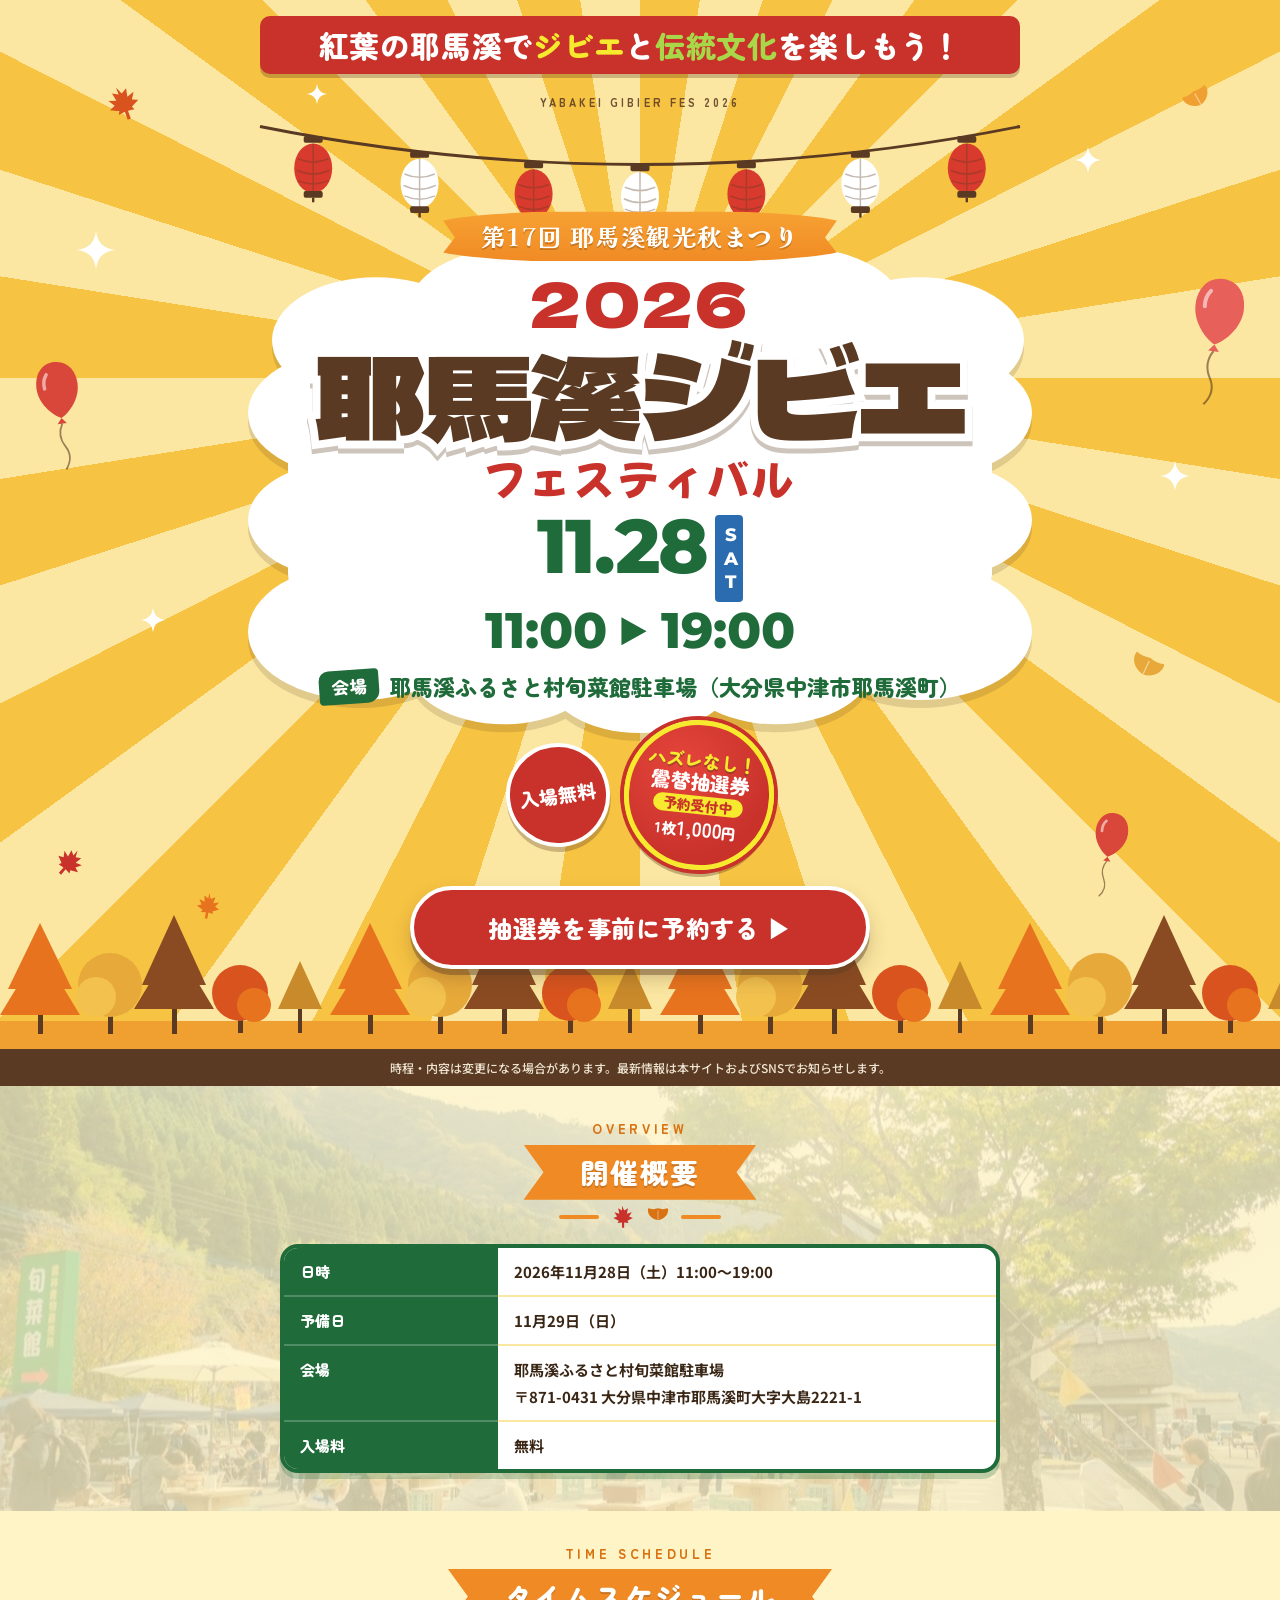
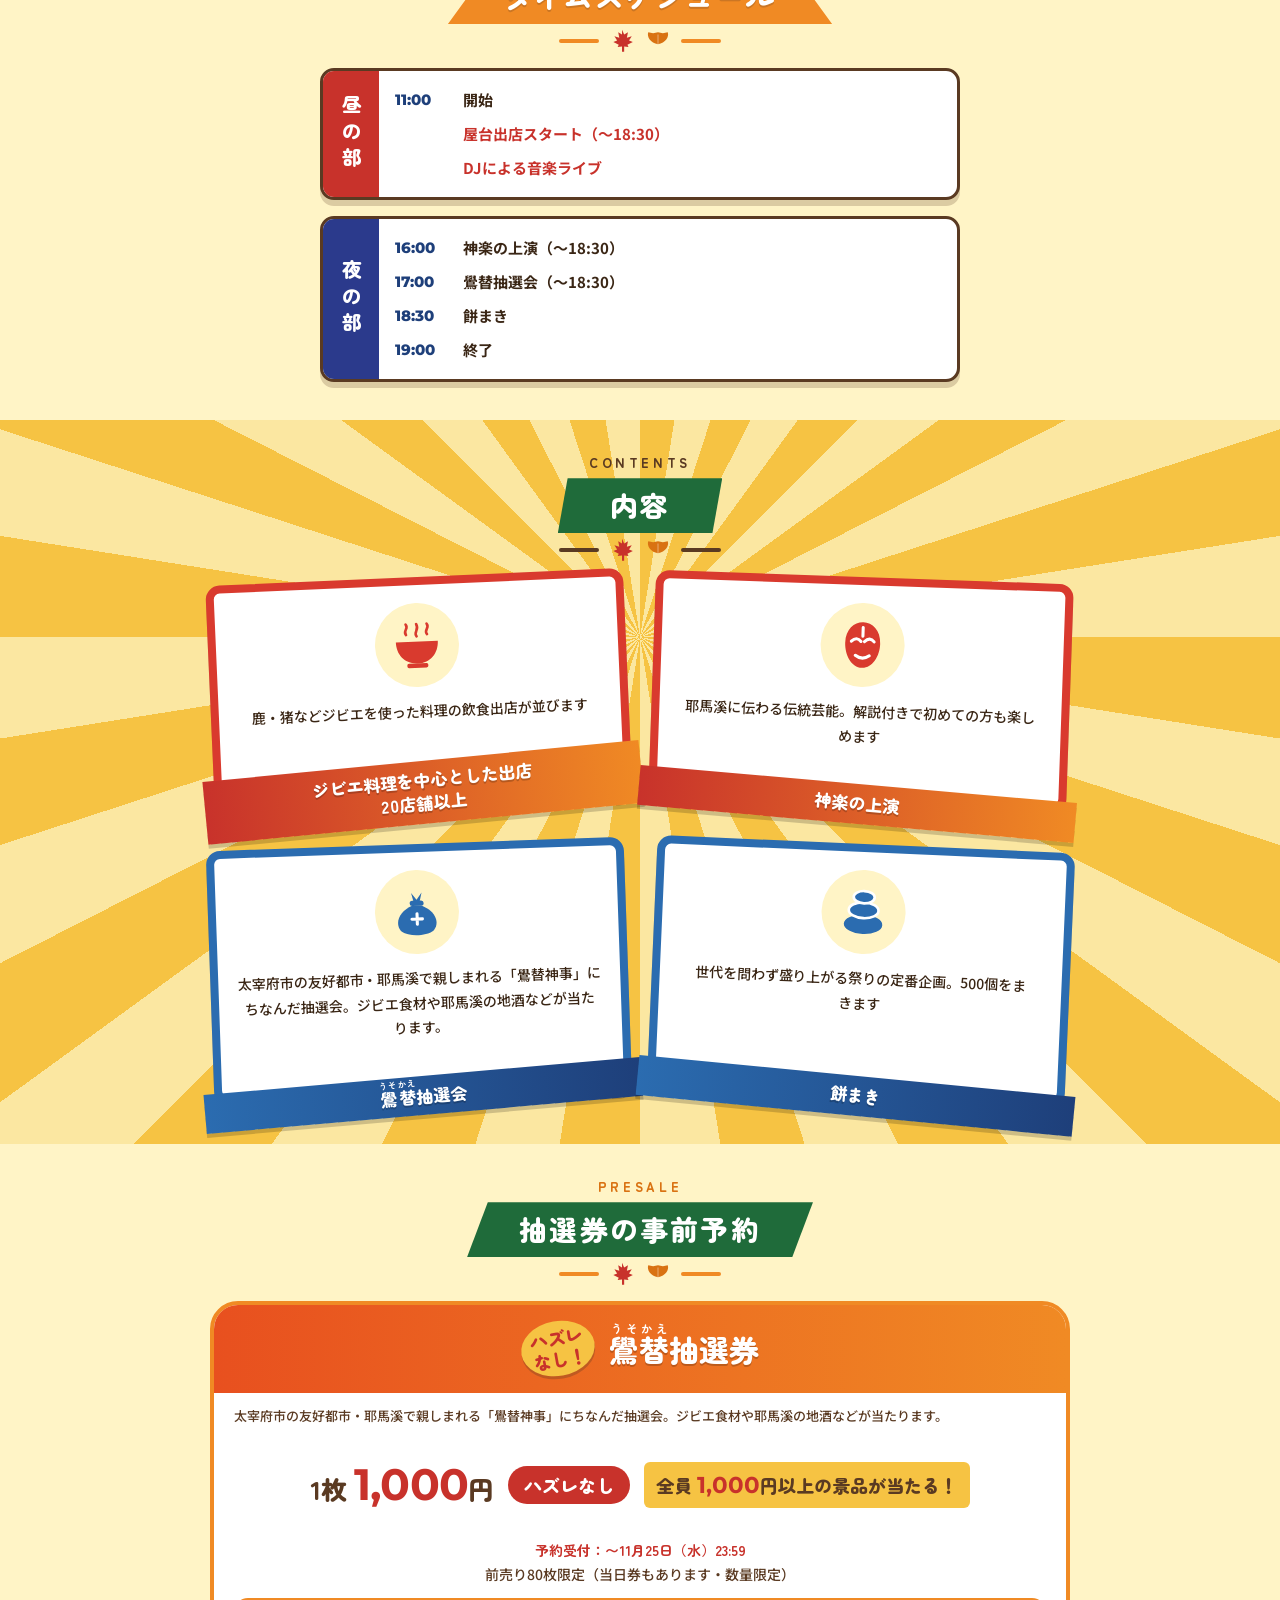
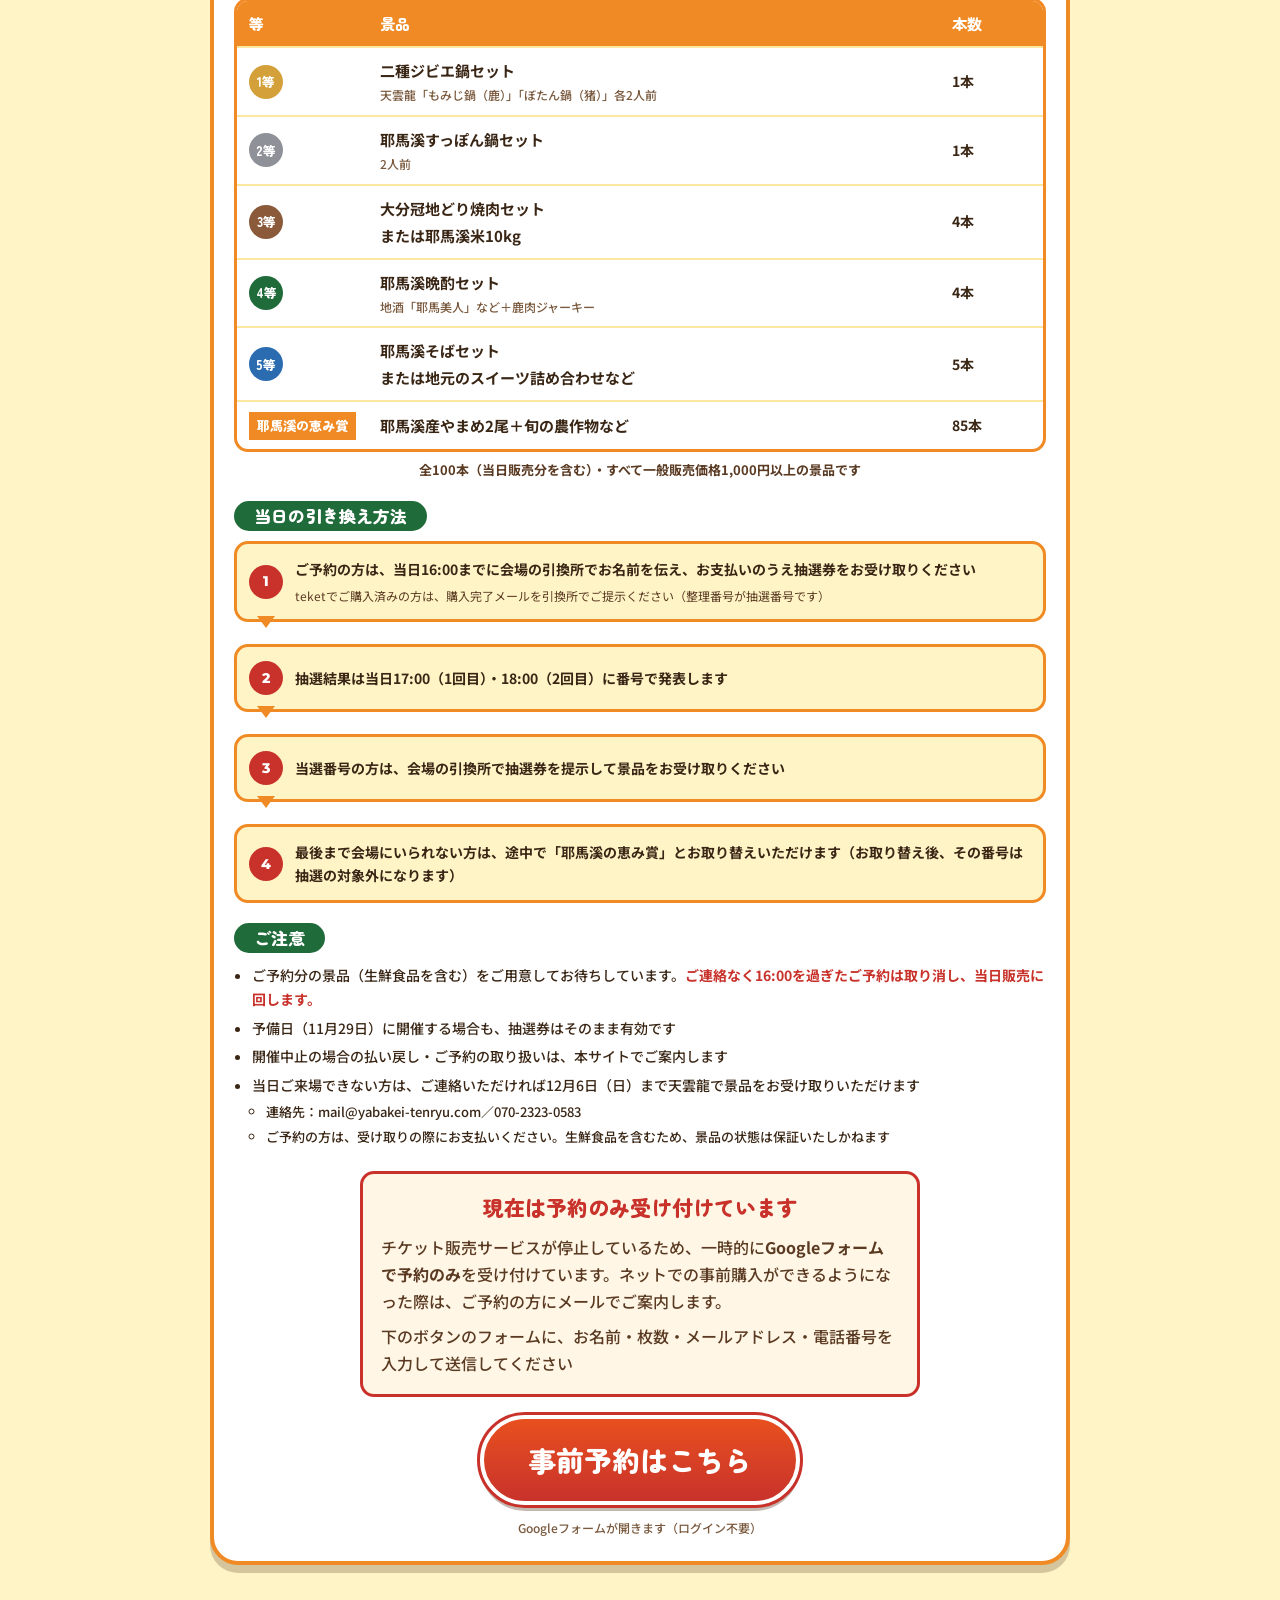
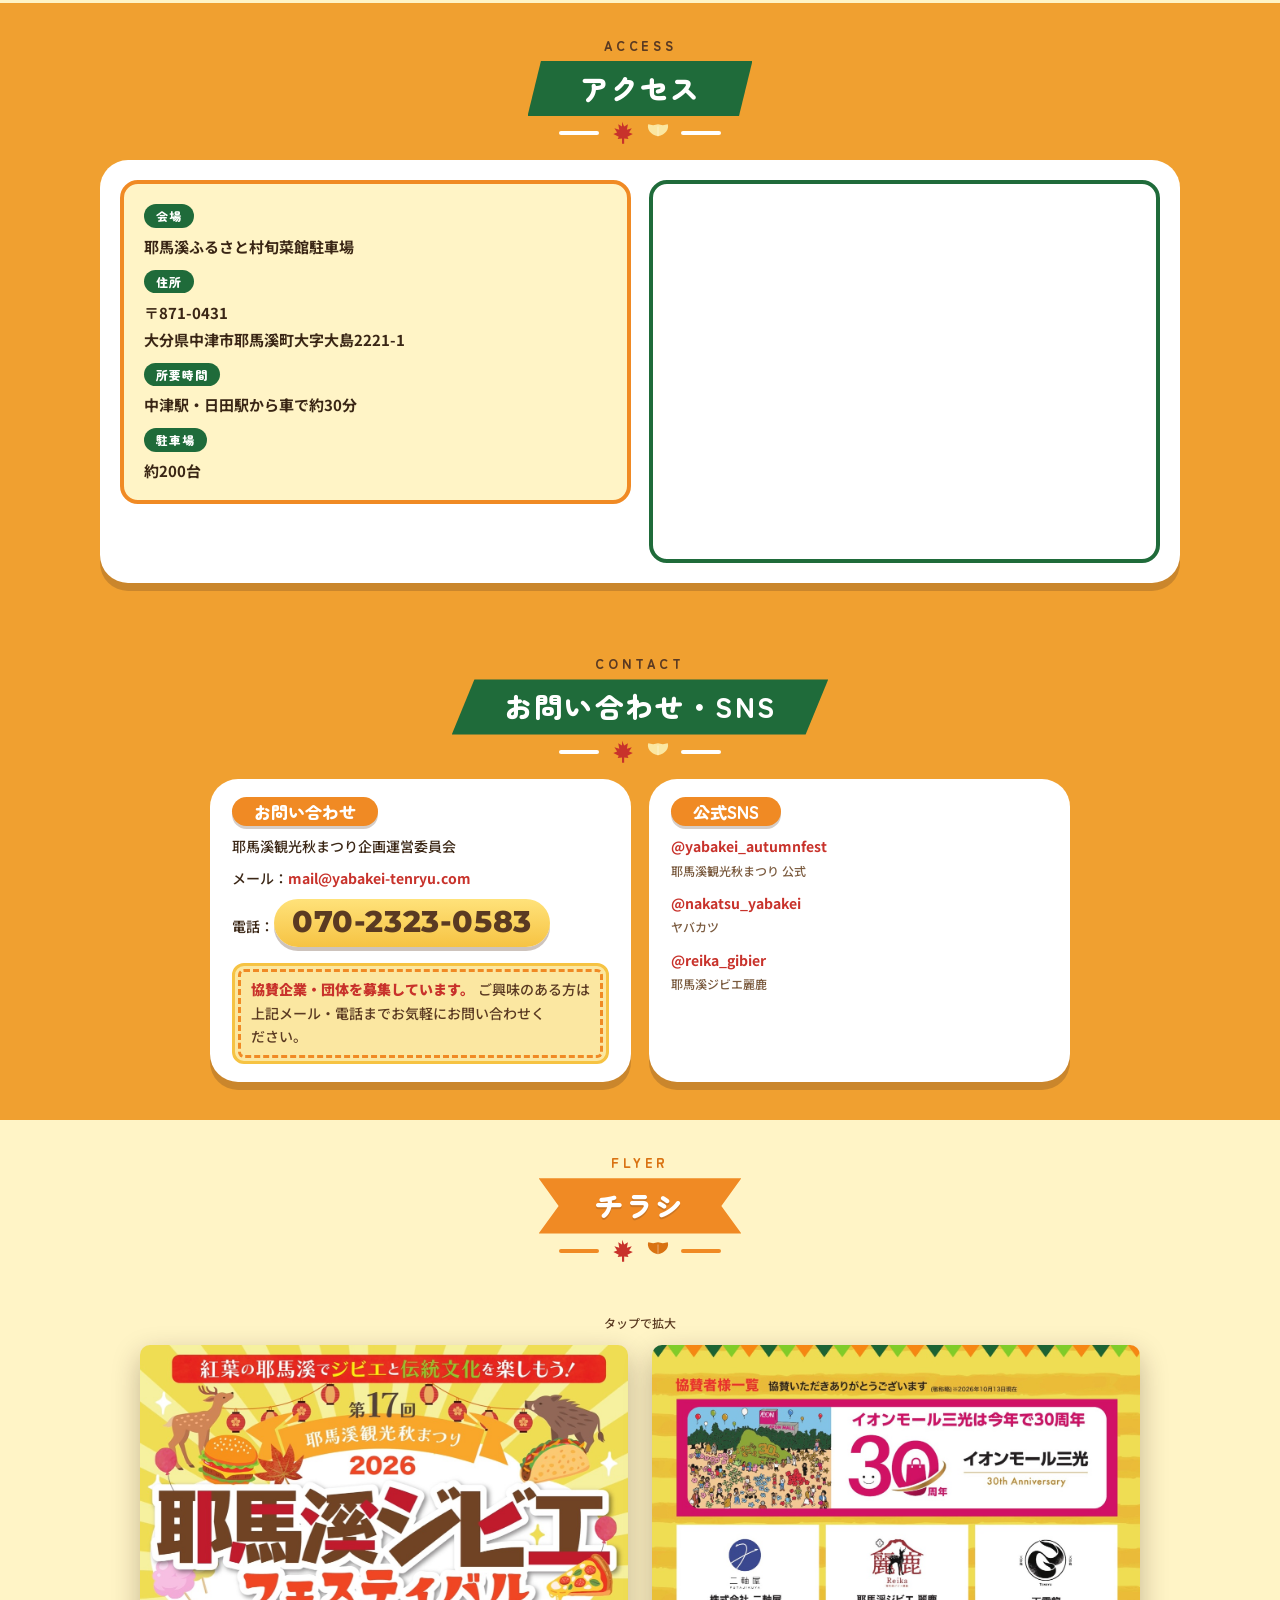
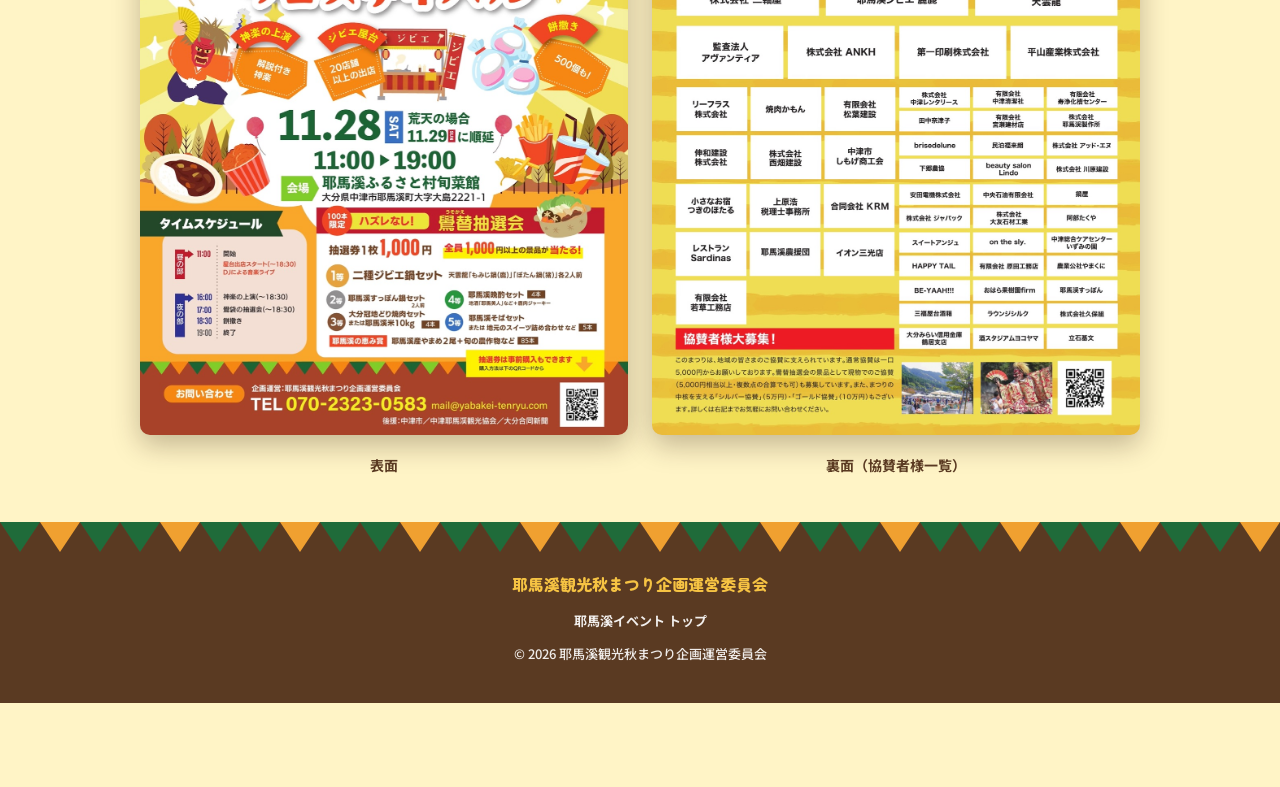
==== commit 60849bb7: "チラシの表面を追加し、協賛者様一覧の欄を「チラシ（表面・裏面）」に置き換え（広い画面は横並び、スマホは縦並び） Co-Authored-By: Claude Opus 5.5 <noreply@ant" ====
--- a/index.html
+++ b/index.html
@@ -9,7 +9,7 @@
 <link rel="preconnect" href="https://fonts.googleapis.com">
 <link rel="preconnect" href="https://fonts.gstatic.com" crossorigin>
 <link href="https://fonts.googleapis.com/css2?family=Dela+Gothic+One&family=Mochiy+Pop+One&family=Kaisei+Tokumin:wght@800&family=Montserrat:wght@800&family=Zen+Maru+Gothic:wght@700;900&family=Noto+Sans+JP:wght@500;700&display=swap" rel="stylesheet">
-<link rel="stylesheet" href="assets/css/style.css?v=20261115c">
+<link rel="stylesheet" href="assets/css/style.css?v=20261115d">
 
 <meta property="og:type" content="website">
 <meta property="og:title" content="耶馬溪ジビエフェス2026｜第17回 耶馬溪観光秋まつり">
@@ -300,12 +300,15 @@
   </div>
 </section>
 
-<section class="section sponsors-s" id="sponsors">
-  <h2 class="section-title"><span class="en">SPONSORS</span><span class="ribbon">協賛者様一覧</span></h2>
-  <div class="accent-line"><svg class="leaf l1" aria-hidden="true"><use href="#i-maple"/></svg><svg class="leaf l2" aria-hidden="true"><use href="#i-ginkgo"/></svg></div>
-  <div class="flyer-sec sp-back">
+<section class="section sponsors-s" id="flyer">
+  <h2 class="section-title"><span class="en">FLYER</span><span class="ribbon">チラシ</span></h2>
+  <div class="accent-line"><svg class="leaf l1" aria-hidden="true"><use href="#i-maple"/></svg><svg class="leaf l2" aria-hidden="true"><use href="#i-ginkgo"/></svg></div>
+  <div class="flyer-sec" id="sponsors">
     <p class="zoom" style="margin:0 0 12px">タップで拡大</p>
-    <a href="assets/img/flyer-back-full.jpg" target="_blank" rel="noopener"><img src="assets/img/flyer-back.jpg" alt="協賛者様一覧（2026年10月13日現在）" width="1200" height="1697" loading="lazy"></a>
+    <div class="flyer-grid">
+      <figure><a href="assets/img/flyer-front-full.jpg" target="_blank" rel="noopener"><img src="assets/img/flyer-front.jpg" alt="耶馬溪ジビエフェス2026 チラシ（表面）" width="1200" height="1697" loading="lazy"></a><figcaption>表面</figcaption></figure>
+      <figure><a href="assets/img/flyer-back-full.jpg" target="_blank" rel="noopener"><img src="assets/img/flyer-back.jpg" alt="チラシ（裏面）協賛者様一覧（2026年10月13日現在）" width="1200" height="1697" loading="lazy"></a><figcaption>裏面（協賛者様一覧）</figcaption></figure>
+    </div>
   </div>
 </section>
 
--- a/assets/css/style.css
+++ b/assets/css/style.css
@@ -877,3 +877,9 @@
 .nw{white-space:nowrap}
 /* 2026-11-15 行頭のかっこ（「（」など）の前の半角分の空きを詰める（対応ブラウザのみ）。text-wrap:pretty は行の右に大きな空きを作るので使わない */
 body{text-spacing-trim:trim-start}
+
+/* 2026-11-15 チラシの表面・裏面を並べる（スマホは縦に、広い画面は横に2枚） */
+.flyer-grid{display:grid;gap:24px;max-width:1000px;margin:0 auto}
+@media(min-width:720px){.flyer-grid{grid-template-columns:1fr 1fr}}
+.flyer-grid figure{margin:0}
+.flyer-grid figcaption{margin-top:10px;font-size:14px;font-weight:700;color:var(--brown)}
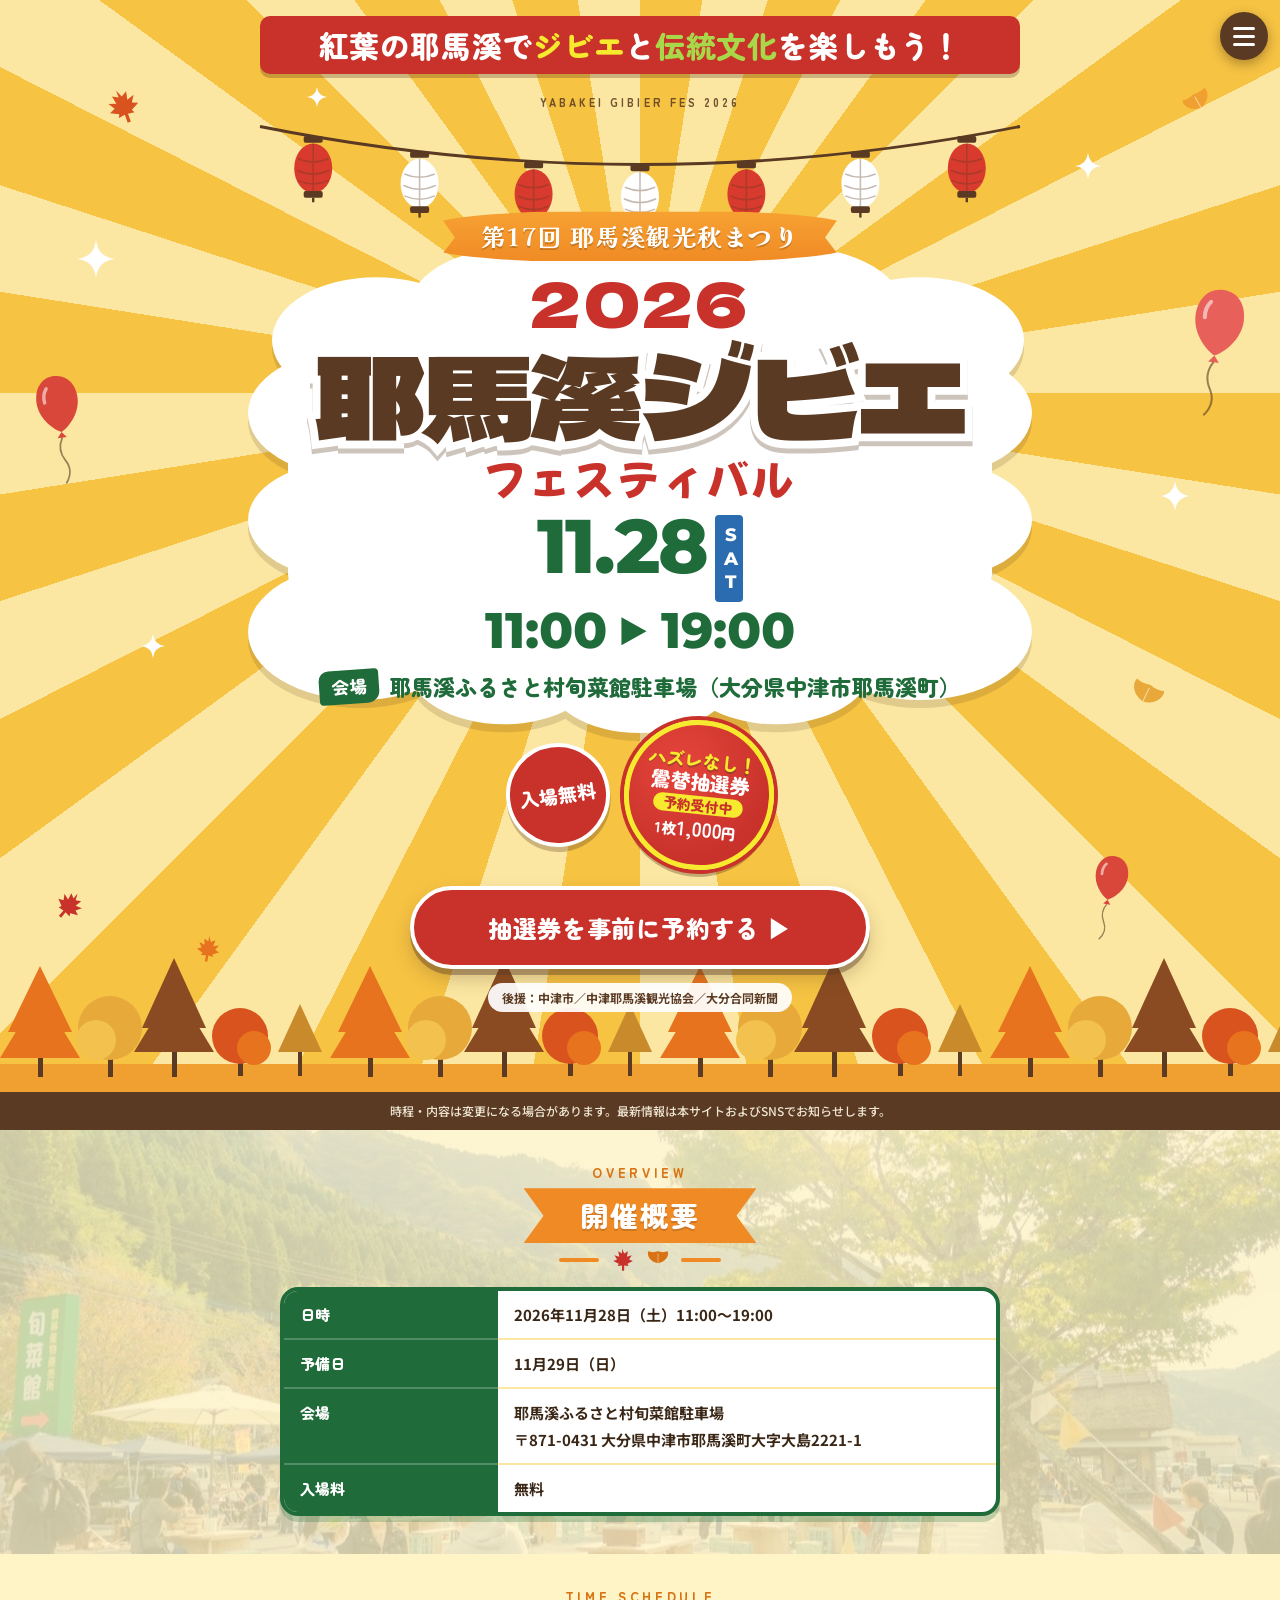
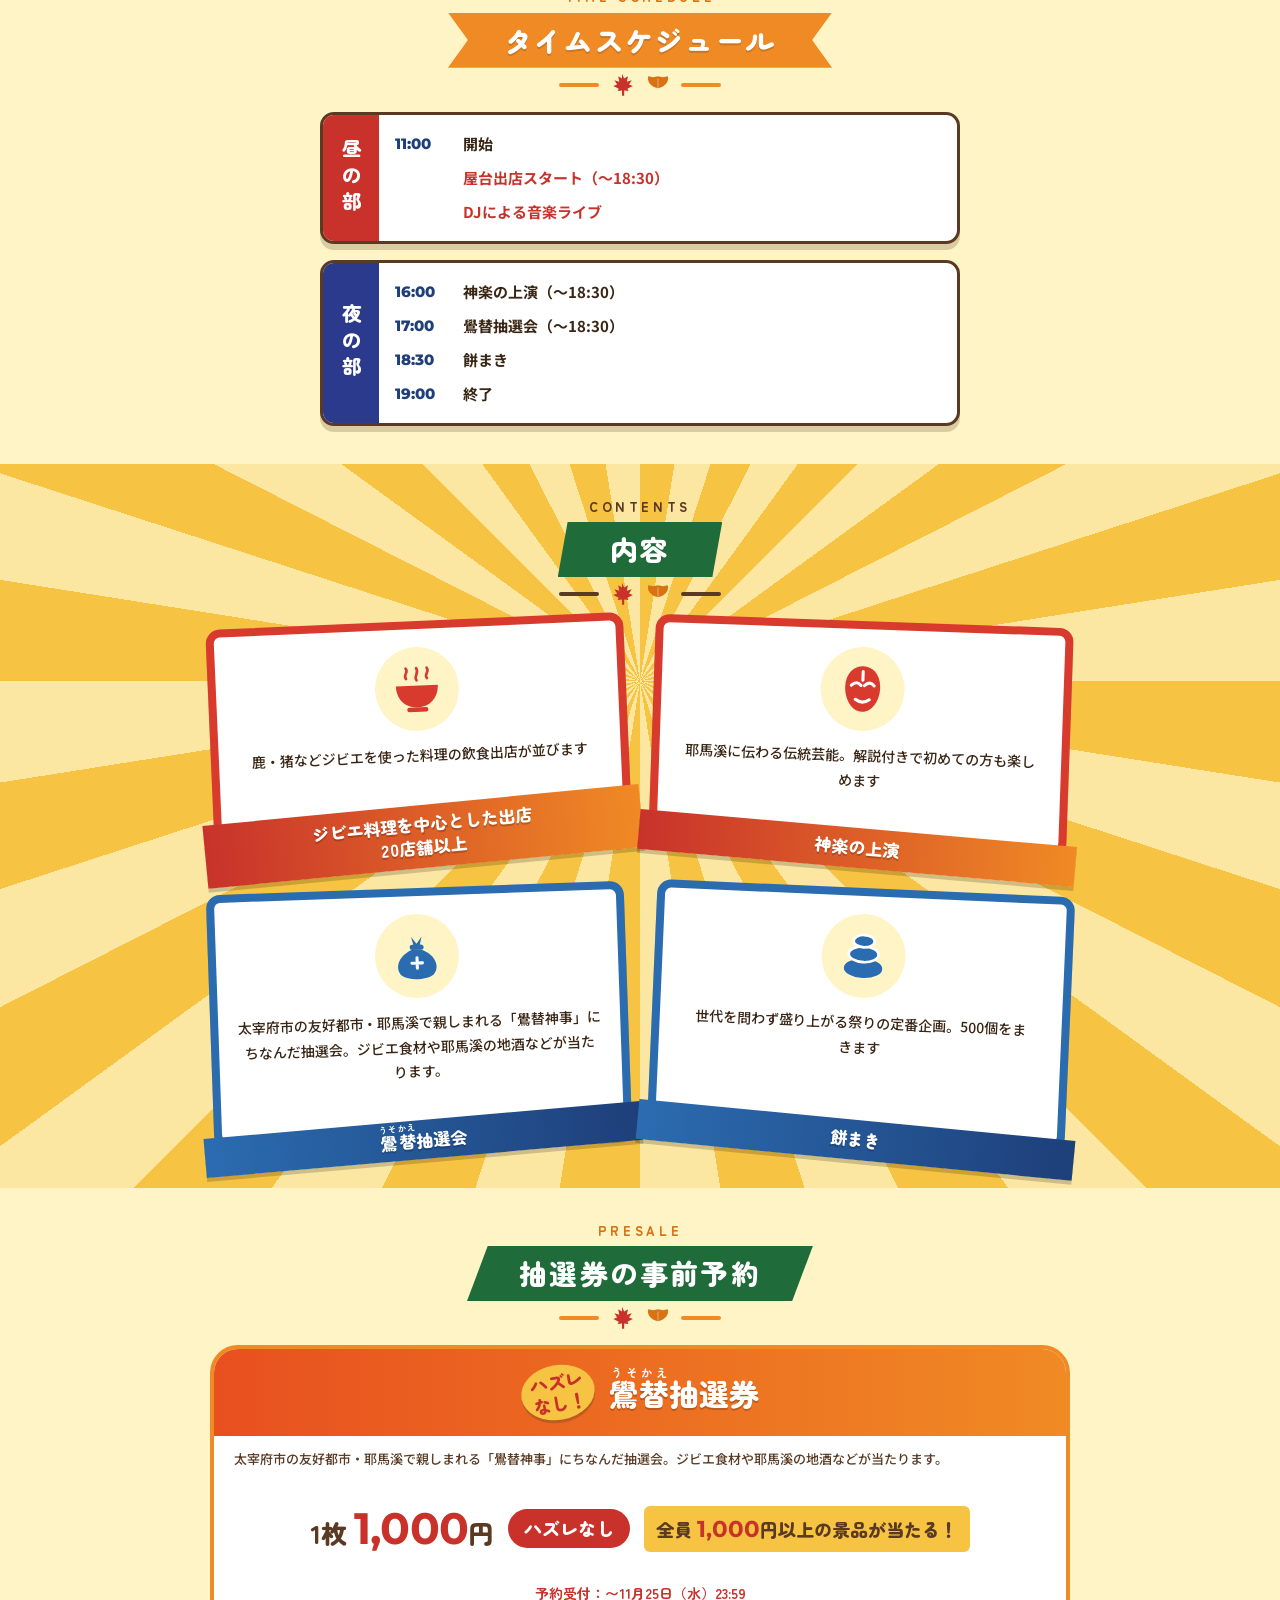
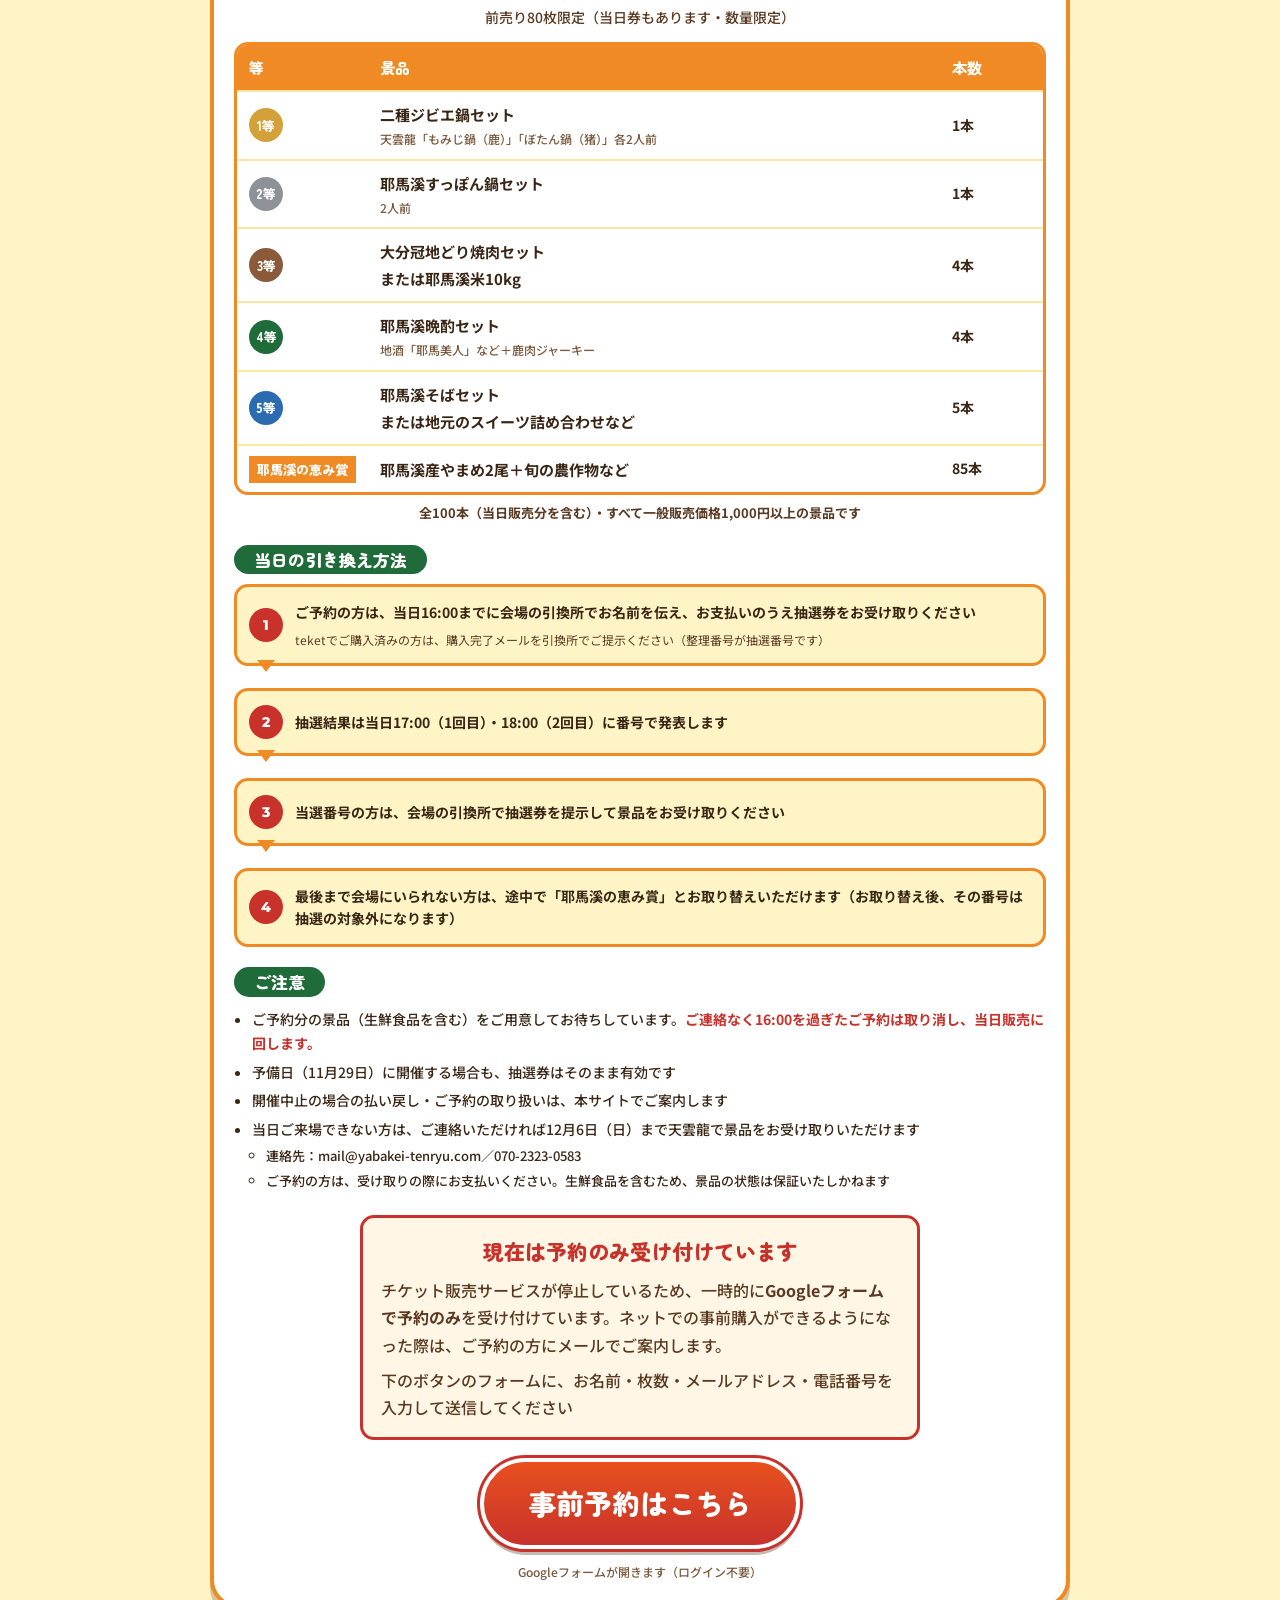
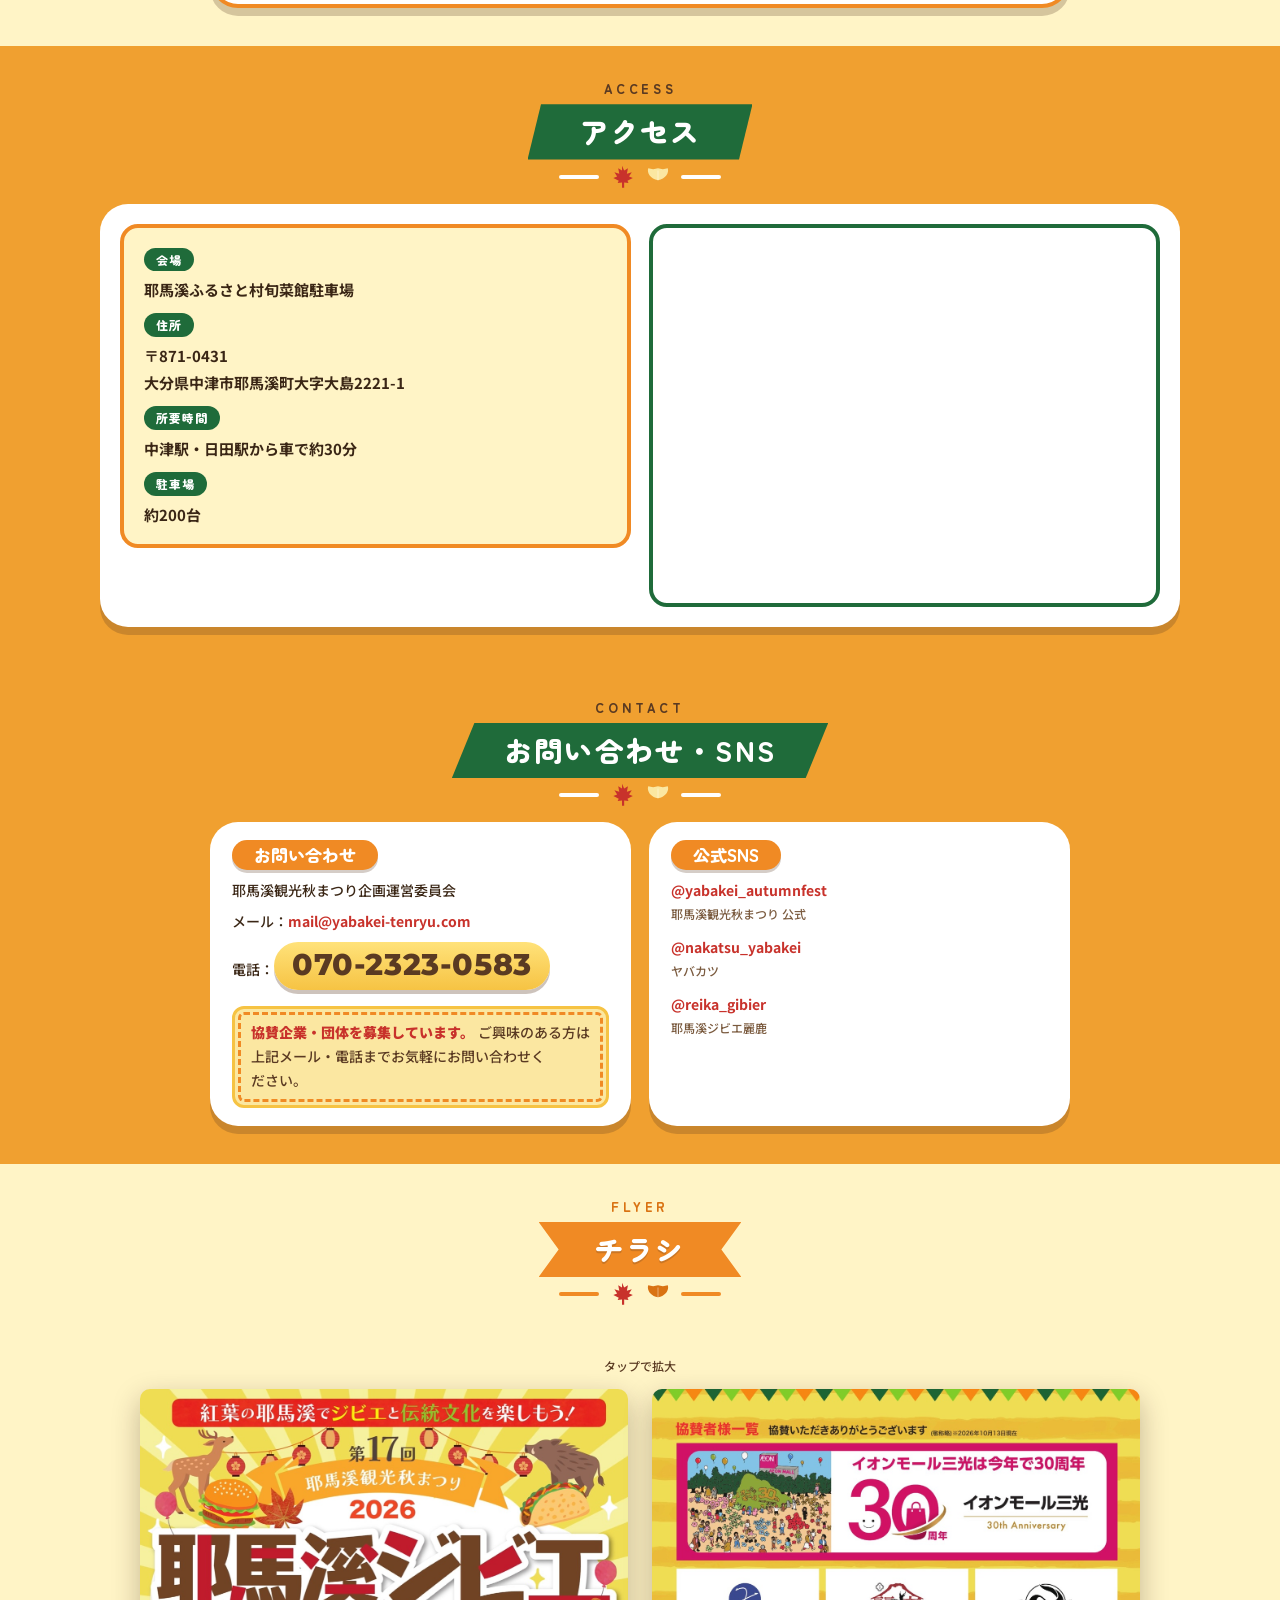
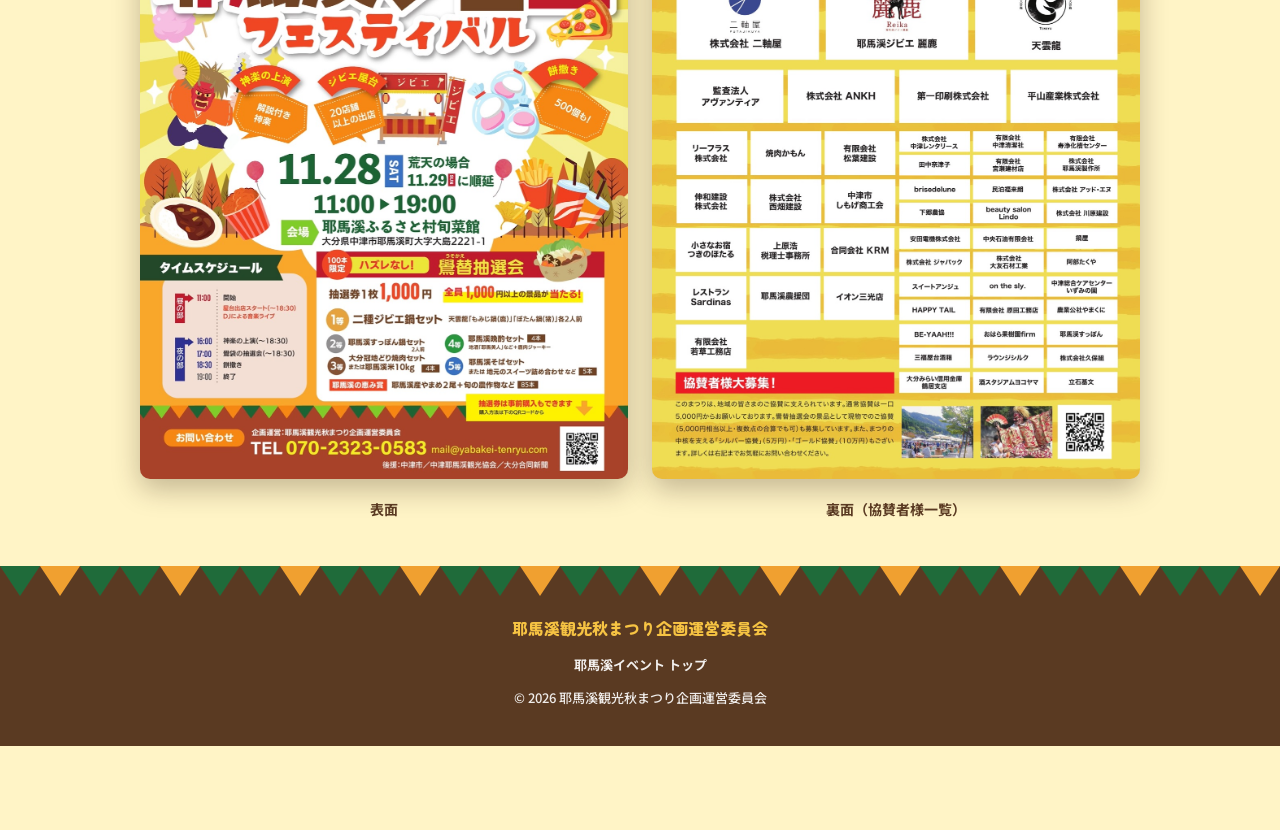
==== commit 7ded3762: "ヒーローに後援（中津市／中津耶馬溪観光協会／大分合同新聞。チラシと同じ表記）を小さく追加。右上に固定したメニューボタンから各セクションへ飛べるようにする Co-Authored-By: Claude " ====
--- a/index.html
+++ b/index.html
@@ -9,7 +9,7 @@
 <link rel="preconnect" href="https://fonts.googleapis.com">
 <link rel="preconnect" href="https://fonts.gstatic.com" crossorigin>
 <link href="https://fonts.googleapis.com/css2?family=Dela+Gothic+One&family=Mochiy+Pop+One&family=Kaisei+Tokumin:wght@800&family=Montserrat:wght@800&family=Zen+Maru+Gothic:wght@700;900&family=Noto+Sans+JP:wght@500;700&display=swap" rel="stylesheet">
-<link rel="stylesheet" href="assets/css/style.css?v=20261115d">
+<link rel="stylesheet" href="assets/css/style.css?v=20261115f">
 
 <meta property="og:type" content="website">
 <meta property="og:title" content="耶馬溪ジビエフェス2026｜第17回 耶馬溪観光秋まつり">
@@ -67,6 +67,19 @@
   </defs>
 </svg>
 
+<!-- 2026-11-15 各セクションへ飛ぶメニュー（戸高さん依頼）。右上に固定したボタンで開閉する -->
+<button class="menu-btn" id="menu-btn" type="button" aria-label="メニューを開く" aria-expanded="false" aria-controls="menu-panel"><span></span><span></span><span></span></button>
+<nav class="menu-panel" id="menu-panel" aria-label="ページ内メニュー" hidden>
+  <ul>
+    <li><a href="#overview">開催概要</a></li>
+    <li><a href="#schedule">タイムスケジュール</a></li>
+    <li><a href="#content">内容</a></li>
+    <li><a href="#presale">抽選券の事前予約</a></li>
+    <li><a href="#access">アクセス</a></li>
+    <li><a href="#contact">お問い合わせ・SNS</a></li>
+    <li><a href="#flyer">チラシ</a></li>
+  </ul>
+</nav>
 <section class="hero">
   <svg class="deco balloon b1" viewBox="0 0 40 100" aria-hidden="true" focusable="false" style="color:#D9473A"><use href="#i-balloon"/></svg>
   <svg class="deco balloon b2" viewBox="0 0 40 100" aria-hidden="true" focusable="false" style="color:#E8605A"><use href="#i-balloon"/></svg>
@@ -111,6 +124,7 @@
     </div>
     <div class="badges"><span class="badge-free">入場無料</span><a class="badge-lottery" href="#presale" aria-label="ハズレなし 鷽替抽選券 予約受付中 1枚1,000円"><span class="l1">ハズレなし！</span><span class="l2">鷽替抽選券</span><span class="l3">予約受付中</span><span class="l4">1枚<b>1,000</b>円</span></a></div>
     <div class="hero-presale"><a class="btn-presale-l" href="#presale"><span class="nw">抽選券を</span><span class="nw">事前に予約する ▶</span></a></div>
+    <p class="kouen">後援：中津市／中津耶馬溪観光協会／大分合同新聞</p>
   </div>
 
   <svg class="forest" aria-hidden="true" focusable="false">
@@ -329,6 +343,14 @@
 io.observe(h);io.observe(p)})();
 </script>
 <script>
+(function(){var b=document.getElementById('menu-btn'),p=document.getElementById('menu-panel');
+function set(o){b.setAttribute('aria-expanded',o);b.setAttribute('aria-label',o?'メニューを閉じる':'メニューを開く');p.hidden=!o;b.classList.toggle('open',o)}
+b.addEventListener('click',function(){set(p.hidden)});
+p.addEventListener('click',function(e){if(e.target.closest('a'))set(false)});
+document.addEventListener('keydown',function(e){if(e.key==='Escape')set(false)});
+document.addEventListener('click',function(e){if(!p.hidden&&!p.contains(e.target)&&!b.contains(e.target))set(false)})})();
+</script>
+<script>
 /* 2026-11-15 文末の泣き別れ防止（戸高さん指摘「一文字だけで折り返してるの良くない」）。
    ルール：文のかたまり（段落・<br>の手前）ごとに、最後の3文字（句読点・閉じかっこは数えない）を改行させない（最後の行は必ず3文字以上）。
    両端揃え（均等割り付け）は使わない。字間が大きく広がる行ができ、かえって変な空きに見えるため（同日確認）。
--- a/assets/css/style.css
+++ b/assets/css/style.css
@@ -883,3 +883,19 @@
 @media(min-width:720px){.flyer-grid{grid-template-columns:1fr 1fr}}
 .flyer-grid figure{margin:0}
 .flyer-grid figcaption{margin-top:10px;font-size:14px;font-weight:700;color:var(--brown)}
+
+/* 2026-11-15 後援（ヒーローの下に小さく） */
+.hero .kouen{position:relative;z-index:2;display:table;margin:14px auto 0;padding:4px 14px;border-radius:999px;background:rgba(255,255,255,.92);font-size:12px;font-weight:700;color:var(--brown);text-align:center}
+/* 2026-11-15 ページ内メニュー（右上に固定したボタン＋開くパネル） */
+html{scroll-padding-top:16px}
+.menu-btn{position:fixed;top:12px;right:12px;z-index:60;width:48px;height:48px;border:0;border-radius:50%;background:var(--brown);box-shadow:0 4px 12px rgba(40,20,10,.35);cursor:pointer;display:flex;flex-direction:column;align-items:center;justify-content:center;gap:5px;padding:0}
+.menu-btn span{display:block;width:22px;height:3px;border-radius:2px;background:#fff;transition:transform .2s,opacity .2s}
+.menu-btn.open span:nth-child(1){transform:translateY(8px) rotate(45deg)}
+.menu-btn.open span:nth-child(2){opacity:0}
+.menu-btn.open span:nth-child(3){transform:translateY(-8px) rotate(-45deg)}
+.menu-panel{position:fixed;top:68px;right:12px;z-index:60;width:min(260px,calc(100vw - 24px));background:var(--white);border:3px solid var(--brown);border-radius:14px;box-shadow:0 10px 28px rgba(40,20,10,.3);padding:6px 0}
+.menu-panel[hidden]{display:none}
+.menu-panel ul{list-style:none;margin:0;padding:0}
+.menu-panel a{display:block;padding:12px 18px;font-family:var(--font-head);font-weight:700;font-size:15px;color:var(--brown);text-decoration:none}
+.menu-panel li+li a{border-top:1px dashed rgba(90,58,34,.25)}
+.menu-panel a:hover{background:var(--cream)}
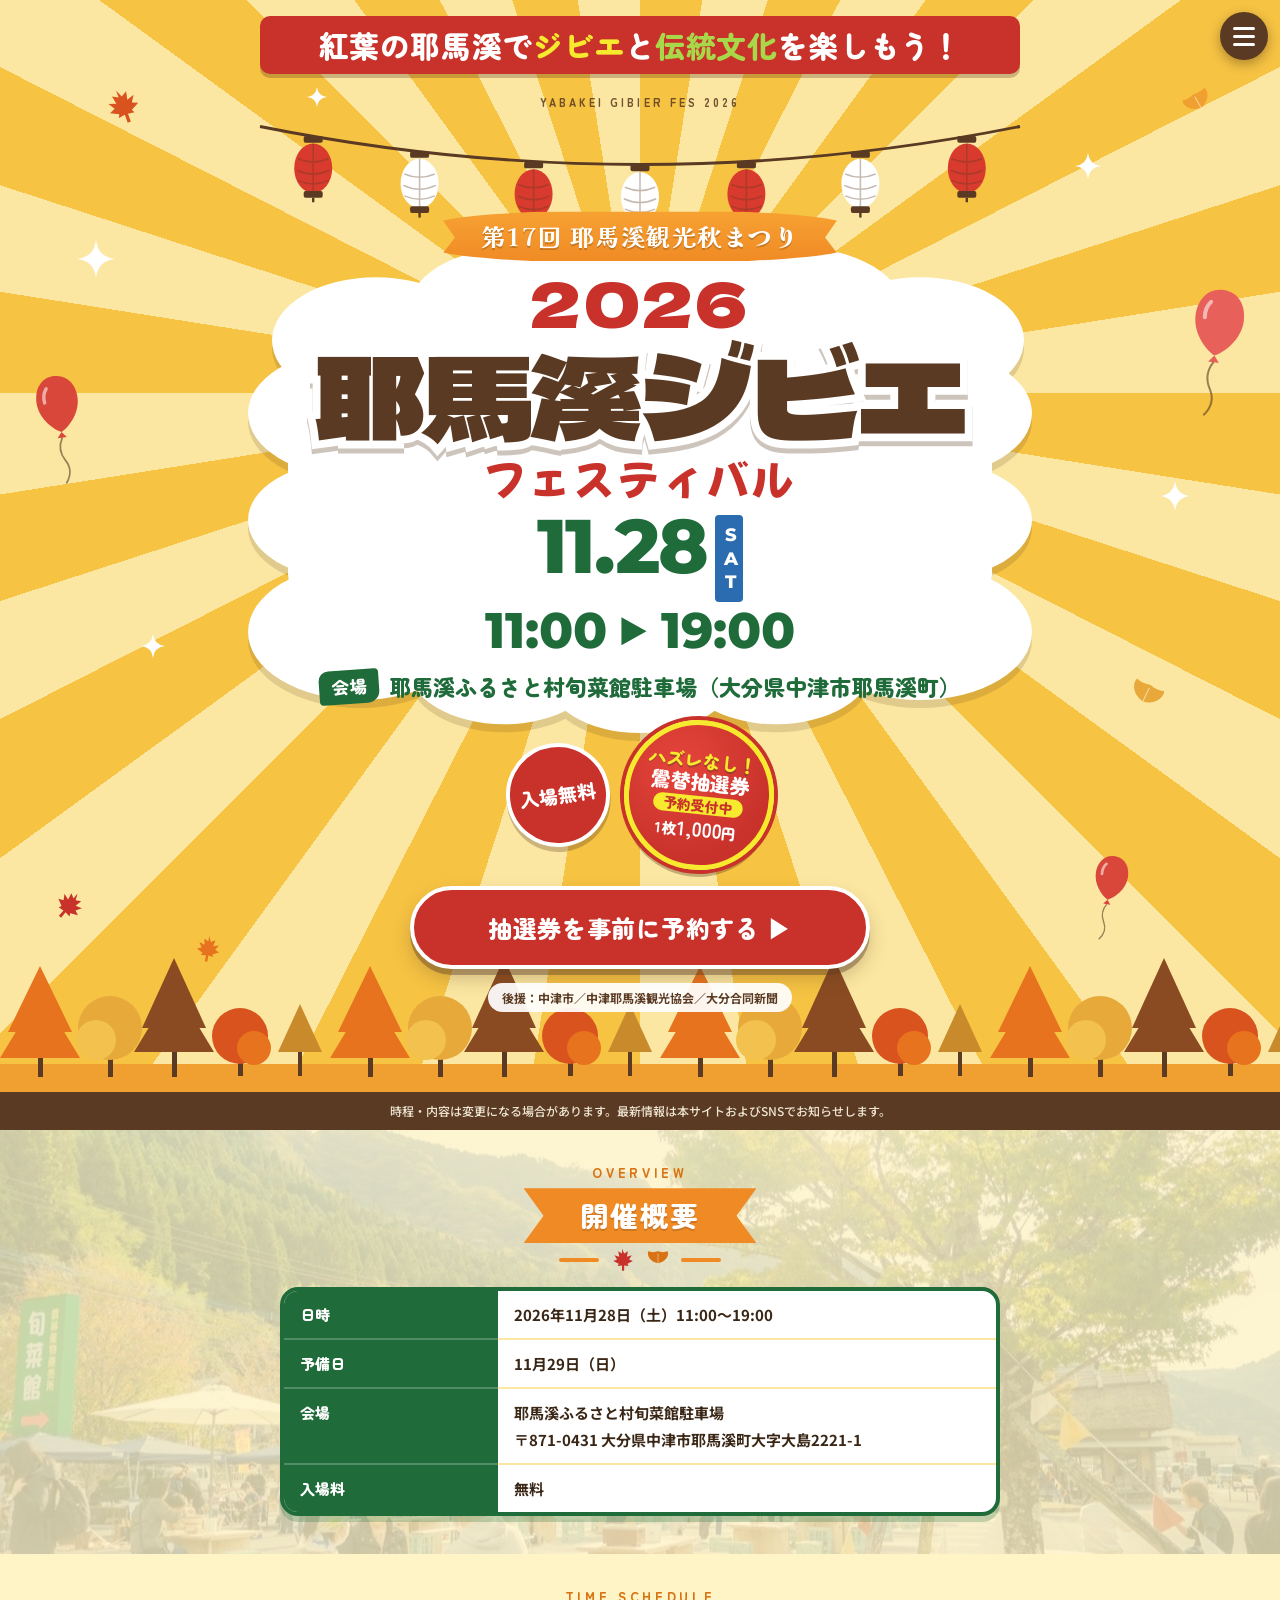
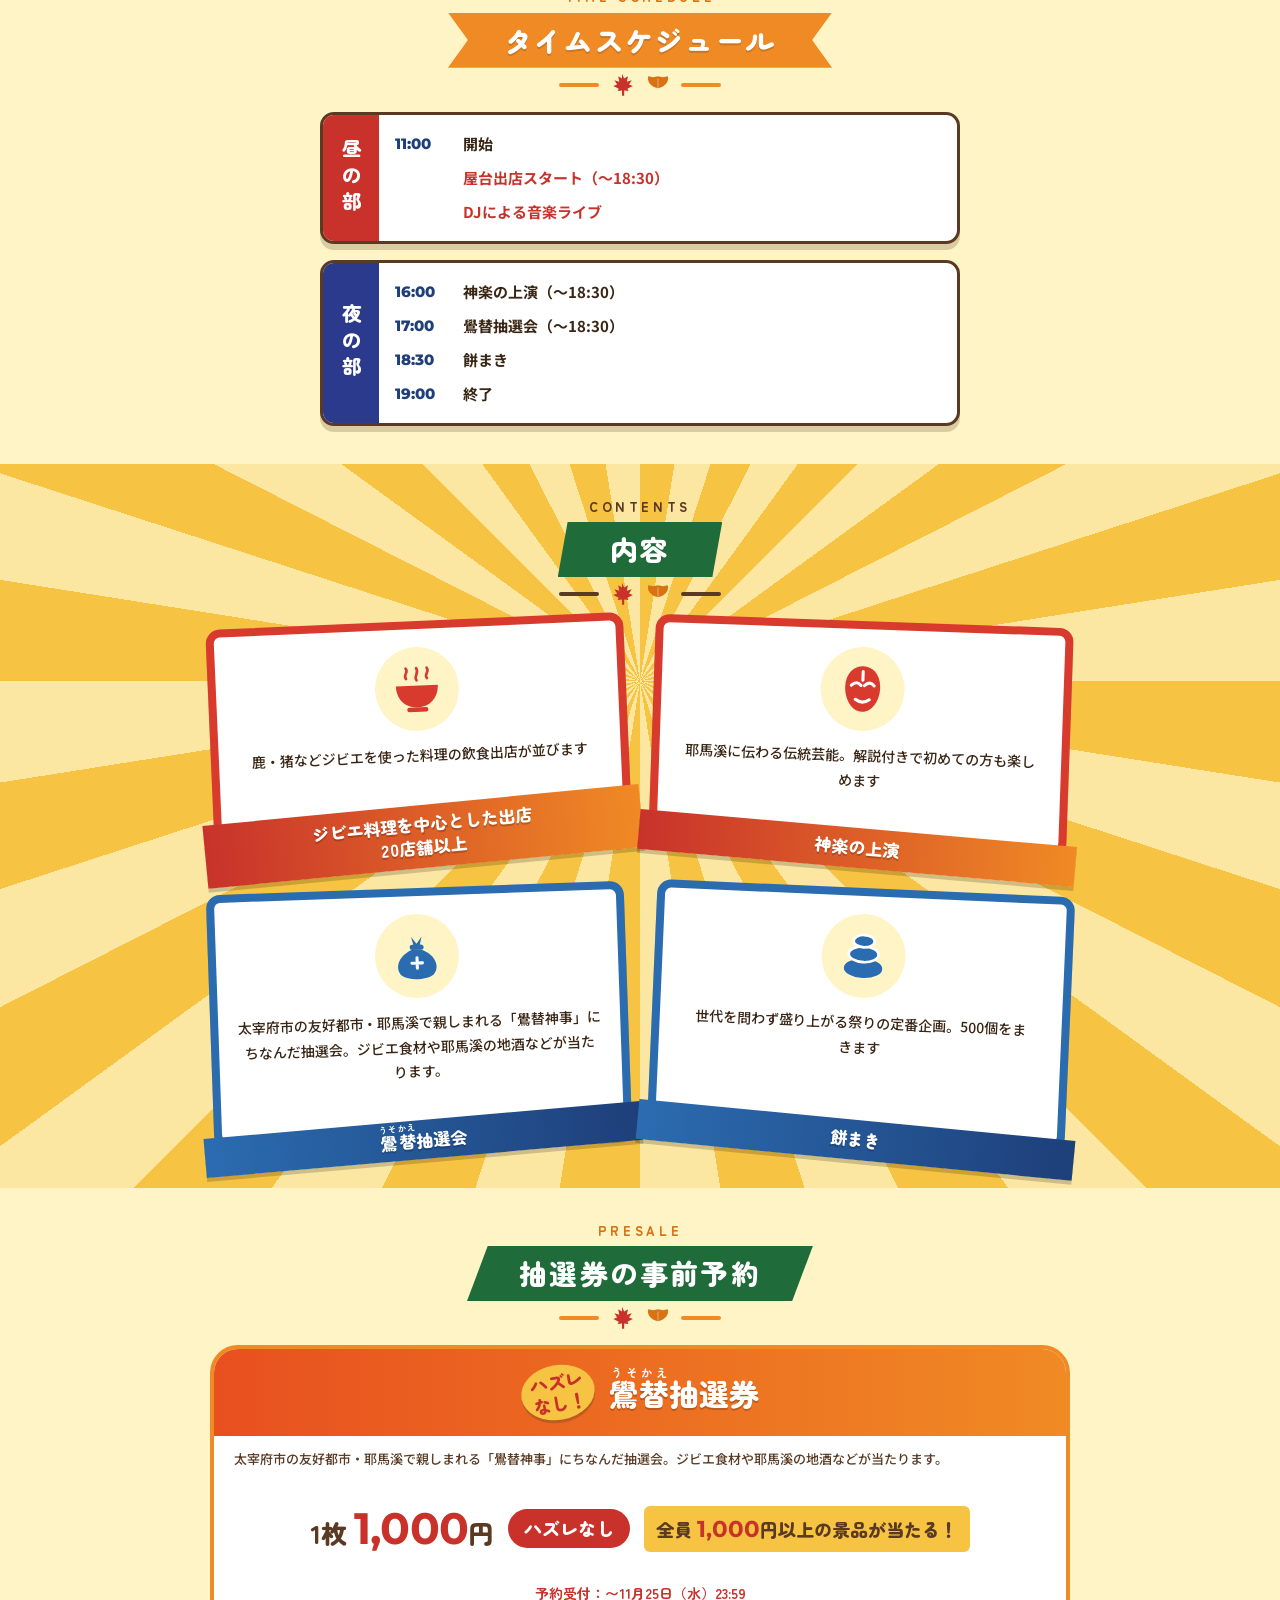
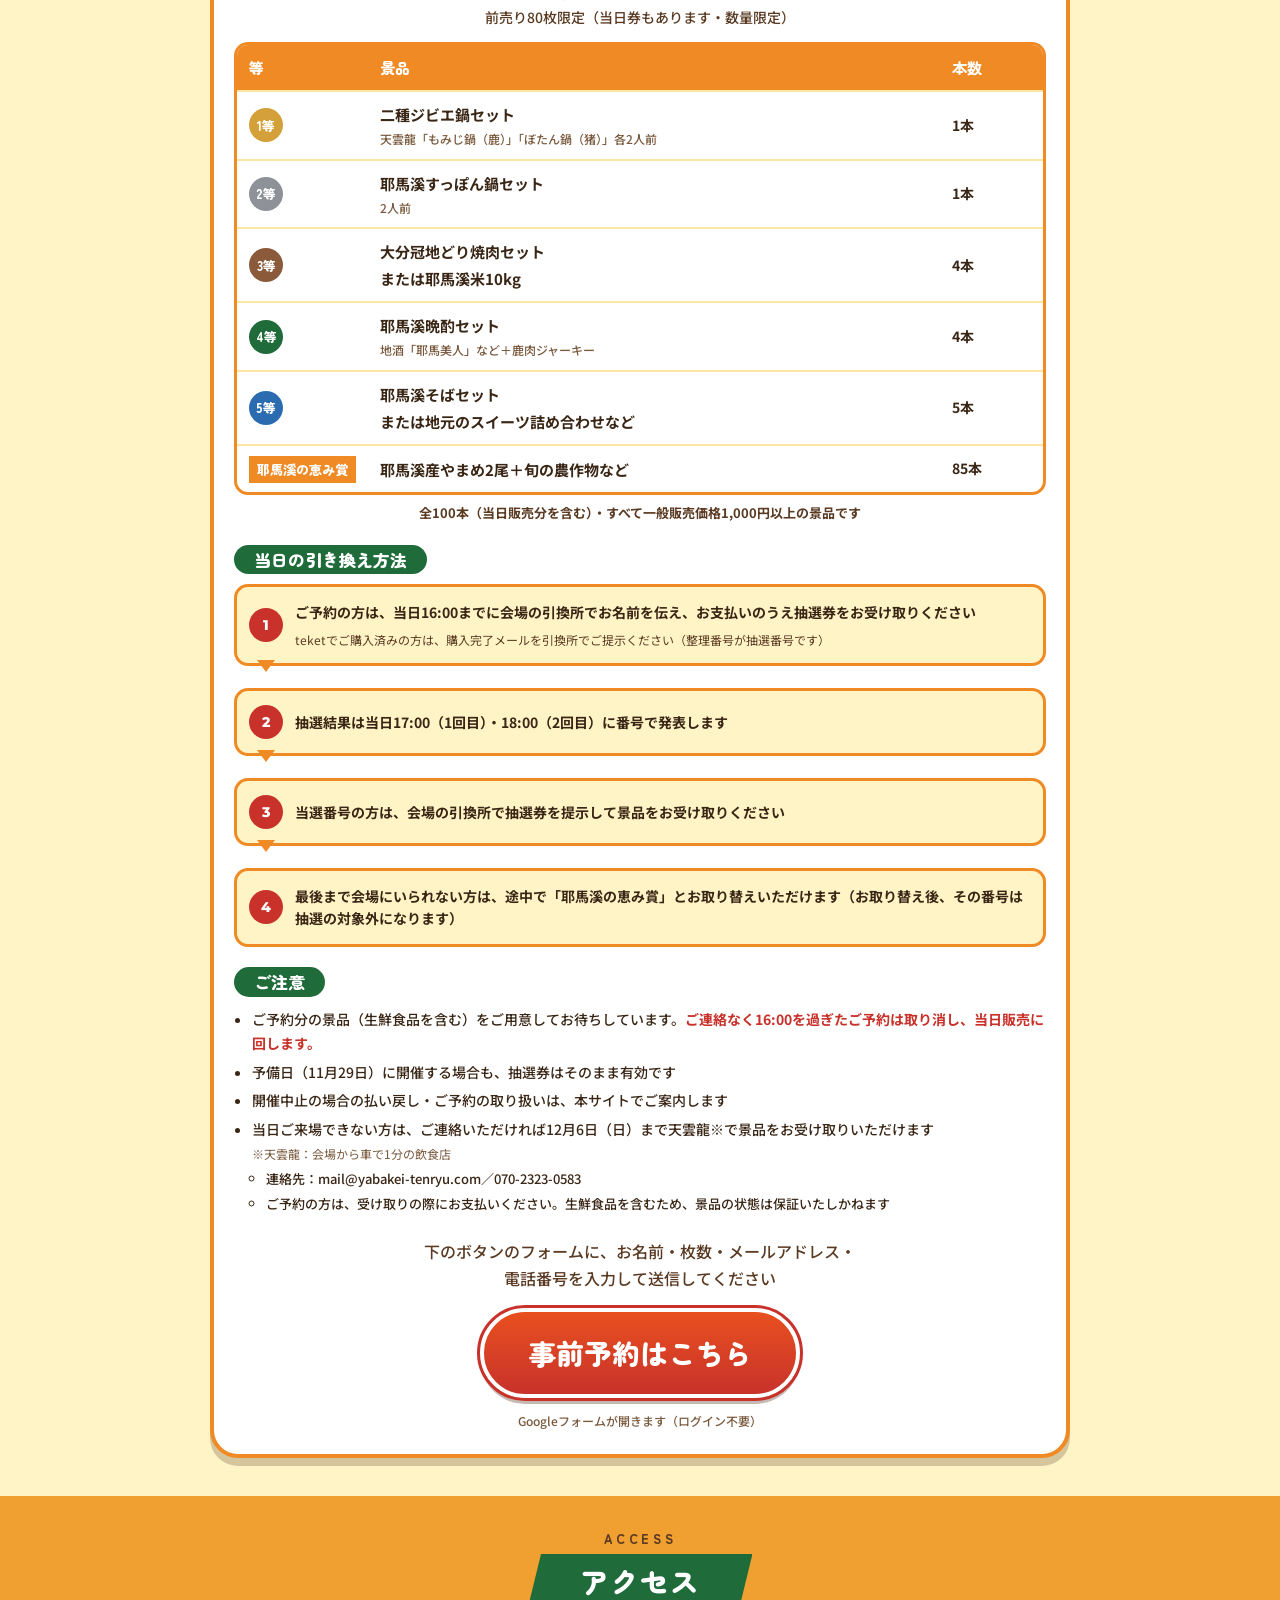
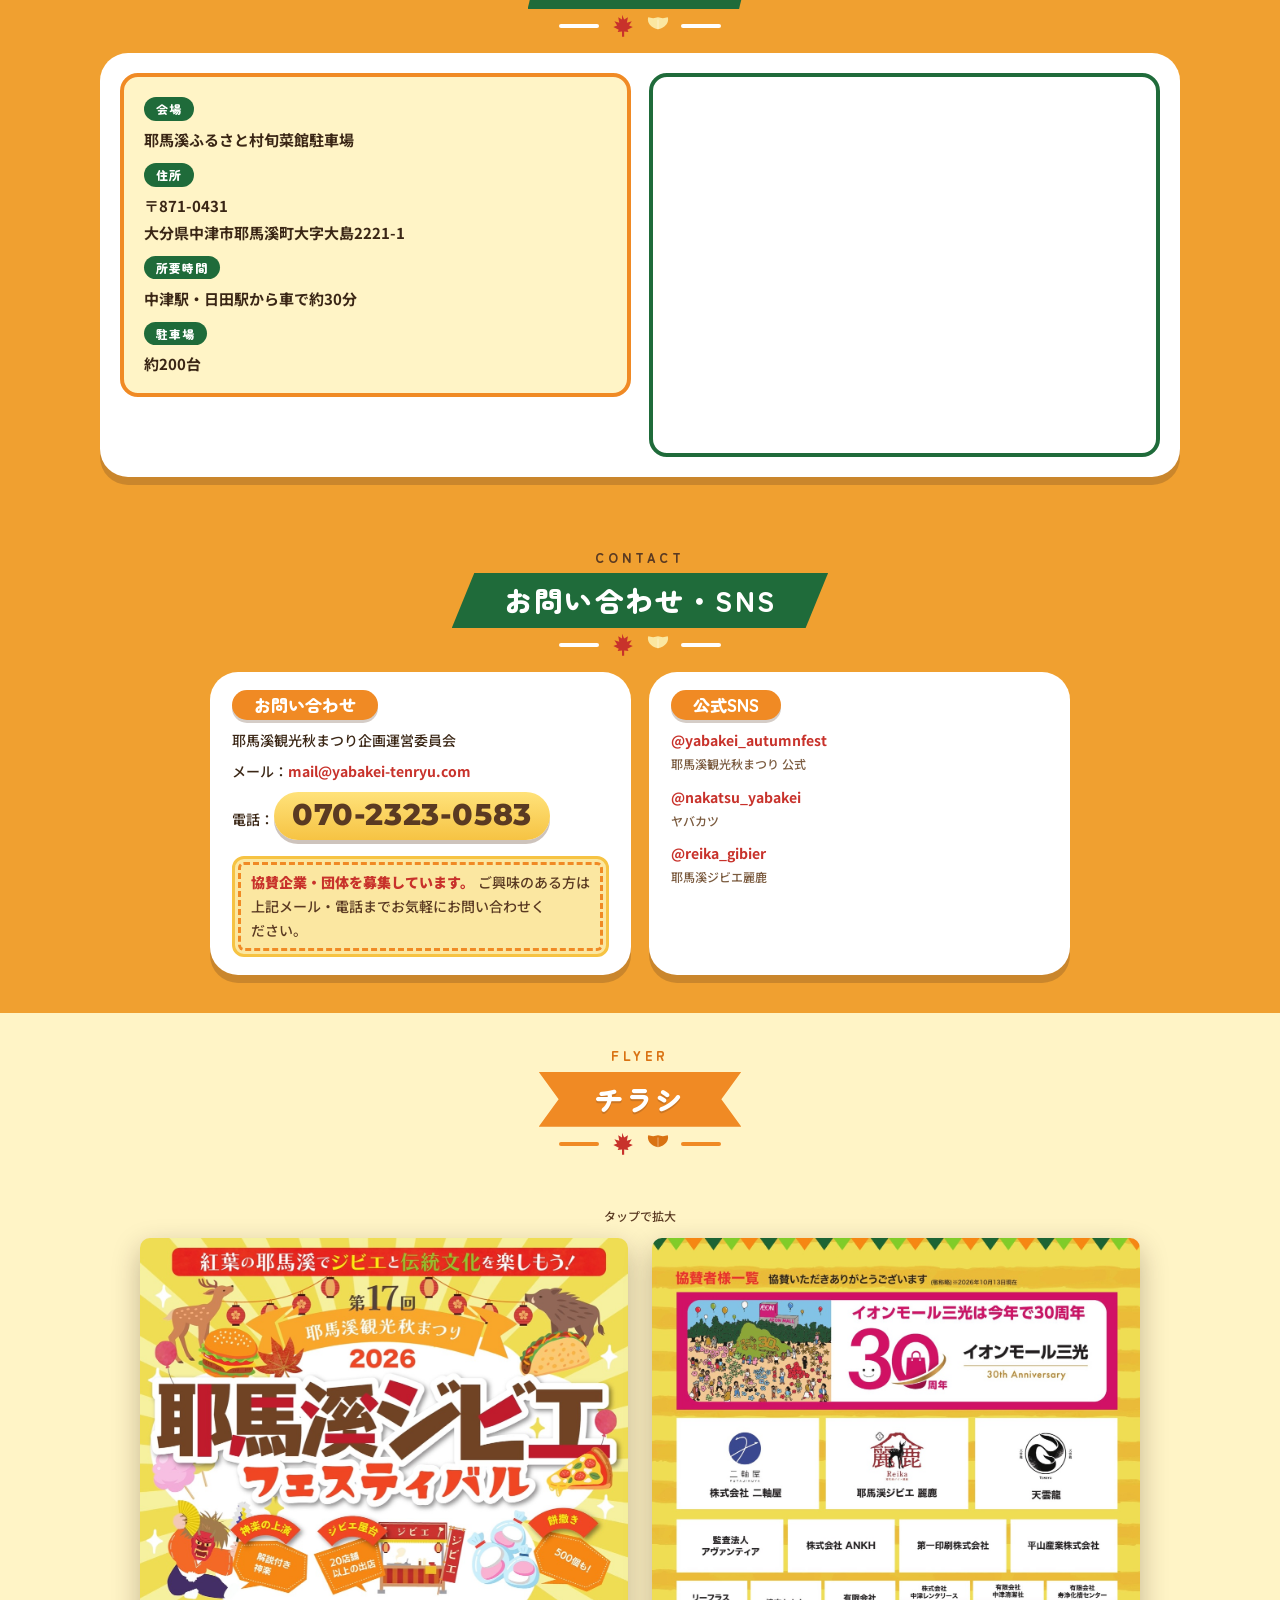
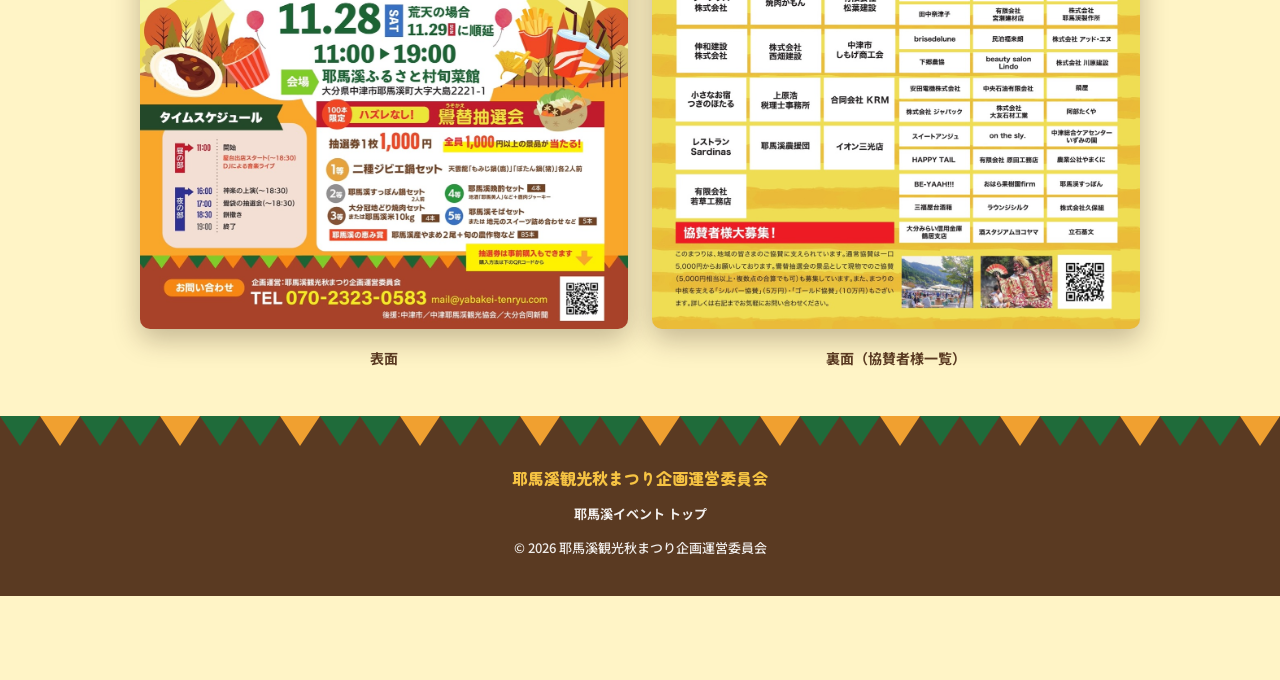
==== commit 3bdbe7cb: "抽選券の予約欄：「一時的にGoogleフォームで予約のみ」の赤枠の案内を外し、フォームへの入力案内1文の恒久の見せ方に。天雲龍に「会場から車で1分の飲食店」の注釈を追加 Co-Authored-By:" ====
--- a/index.html
+++ b/index.html
@@ -9,7 +9,7 @@
 <link rel="preconnect" href="https://fonts.googleapis.com">
 <link rel="preconnect" href="https://fonts.gstatic.com" crossorigin>
 <link href="https://fonts.googleapis.com/css2?family=Dela+Gothic+One&family=Mochiy+Pop+One&family=Kaisei+Tokumin:wght@800&family=Montserrat:wght@800&family=Zen+Maru+Gothic:wght@700;900&family=Noto+Sans+JP:wght@500;700&display=swap" rel="stylesheet">
-<link rel="stylesheet" href="assets/css/style.css?v=20261115f">
+<link rel="stylesheet" href="assets/css/style.css?v=20261118a">
 
 <meta property="og:type" content="website">
 <meta property="og:title" content="耶馬溪ジビエフェス2026｜第17回 耶馬溪観光秋まつり">
@@ -241,7 +241,7 @@
         <li>ご予約分の景品（生鮮食品を含む）をご用意してお待ちしています。<span class="deadline">ご連絡なく16:00を過ぎたご予約は取り消し、当日販売に回します。</span></li>
         <li>予備日（11月29日）に開催する場合も、抽選券はそのまま有効です</li>
         <li>開催中止の場合の払い戻し・ご予約の取り扱いは、本サイトでご案内します</li>
-        <li>当日ご来場できない方は、ご連絡いただければ12月6日（日）まで天雲龍で景品をお受け取りいただけます
+        <li>当日ご来場できない方は、ご連絡いただければ12月6日（日）まで天雲龍※で景品をお受け取りいただけます<small class="note-ast">※天雲龍：会場から車で1分の飲食店</small>
           <ul class="sub">
             <li>連絡先：mail@yabakei-tenryu.com／070-2323-0583</li>
             <li>ご予約の方は、受け取りの際にお支払いください。生鮮食品を含むため、景品の状態は保証いたしかねます</li>
@@ -254,13 +254,10 @@
       <a class="btn-buy" href="https://teket.jp/20419/81480" target="_blank" rel="noopener">事前購入はこちら</a>
       <p class="buy-sub">販売サービス：teket（電子チケット）</p>
       -->
-      <!-- 2026-11-15 LivePocket の販売を取り下げ（購入までの手順が多く離脱が多いため）。Googleフォームの予約に戻し、teket が再開したらメールアドレスを記入した方に案内する -->
-      <div class="buy-pause" role="status">
-        <p class="bp-head">現在は予約のみ受け付けています</p>
-        <p>チケット販売サービスが停止しているため、一時的に<b>Googleフォームで予約のみ</b>を受け付けています。ネットでの事前購入ができるようになった際は、ご予約の方にメールでご案内します。</p>
-        <p style="margin-top:8px">下のボタンのフォームに、お名前・枚数・メールアドレス・電話番号を入力して送信してください</p>
-      </div>
-      <a class="btn-buy" href="https://docs.google.com/forms/d/e/1FAIpQLSc8lwQLOoc8101WXLY7x5iMJCV8nphyqMubbkmvDXMGAAa8lA/viewform" target="_blank" rel="noopener" style="margin-top:18px">事前予約はこちら</a>
+      <!-- 2026-11-15 LivePocket の販売を取り下げ（購入までの手順が多く離脱が多いため）。Googleフォームの予約に戻す -->
+      <!-- 2026-11-17 戸高さん指示：オンライン販売に戻す見込みは小さいので、「一時的にフォーム」ではなく、予約はフォームで受け付ける恒久の案内にする（赤枠のお知らせを外した） -->
+      <p class="buy-lead"><span class="nw">下のボタンのフォームに、</span><span class="nw">お名前・枚数・</span><span class="nw">メールアドレス・</span><span class="nw">電話番号を入力して</span><span class="nw">送信してください</span></p>
+      <a class="btn-buy" href="https://docs.google.com/forms/d/e/1FAIpQLSc8lwQLOoc8101WXLY7x5iMJCV8nphyqMubbkmvDXMGAAa8lA/viewform" target="_blank" rel="noopener">事前予約はこちら</a>
       <p class="buy-sub">Googleフォームが開きます（ログイン不要）</p>
       <!-- 2026-11-11〜15 の LivePocket ボタン（取り下げ）：
       <a class="btn-buy" href="https://livepocket.jp/e/98pzi" target="_blank" rel="noopener">事前購入はこちら</a>
--- a/assets/css/style.css
+++ b/assets/css/style.css
@@ -806,6 +806,8 @@
 .btn-buy{display:inline-block;background:linear-gradient(180deg,#E8501F,#C8322B);color:var(--white);font-family:var(--font-head);font-weight:900;font-size:clamp(20px,5.6vw,28px);padding:16px 44px;border-radius:999px;border:4px solid var(--white);outline:3px solid var(--red);box-shadow:0 6px 0 rgba(90,58,34,.35)}
 .btn-buy:hover{text-decoration:none;filter:brightness(1.08)}
 .buy-sub{margin:12px 0 0;font-size:12px;color:#7A5A3E}
+.note-ast{display:block;margin-top:2px;font-size:12px;font-weight:400;color:#7A5A3E}
+.buy-lead{max-width:560px;margin:0 auto 16px;color:#5A3A22;line-height:1.7}
 .buy-pause{max-width:560px;margin:0 auto;padding:16px 18px;background:#FFF6E5;border:3px solid var(--red);border-radius:14px;color:#5A3A22;line-height:1.7;text-align:left}
 .buy-pause p{margin:0}
 .buy-pause .bp-head{font-family:var(--font-head);font-weight:900;font-size:clamp(17px,4.6vw,21px);color:var(--red);text-align:center;margin-bottom:8px}
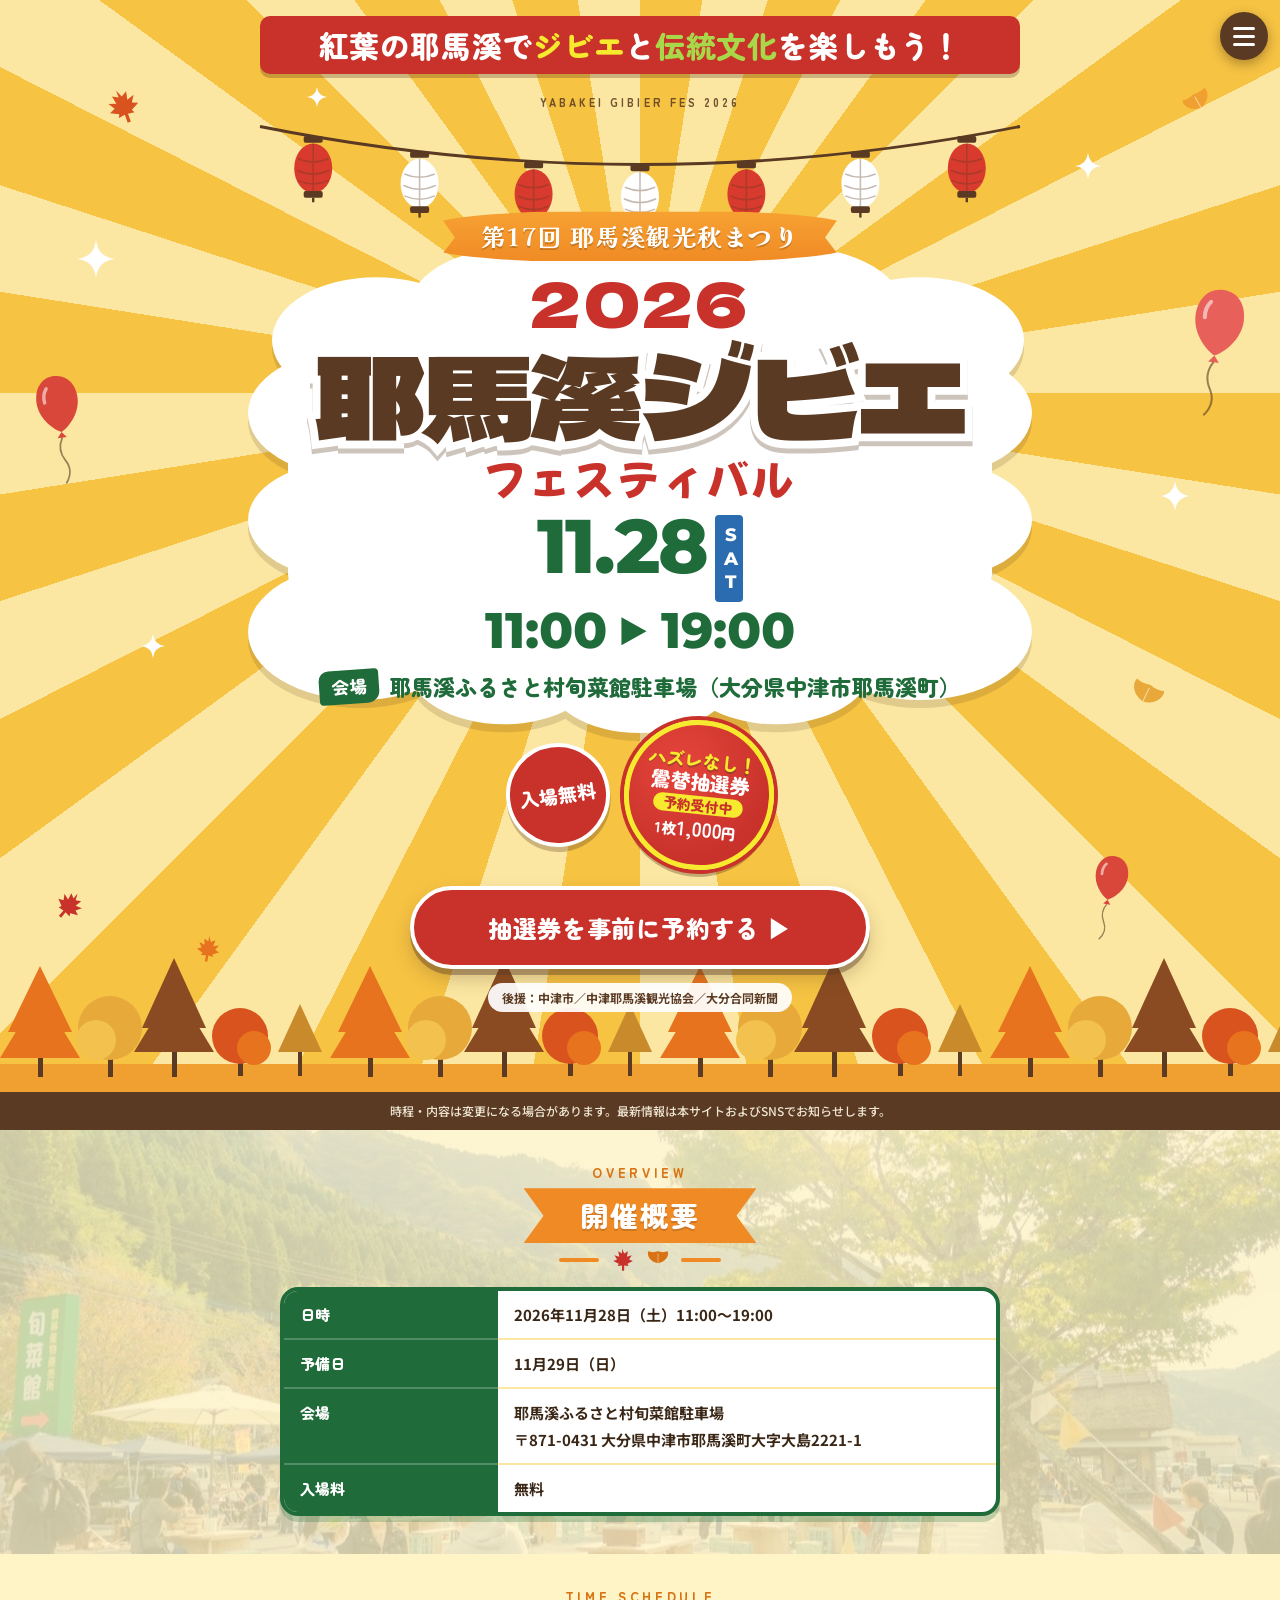
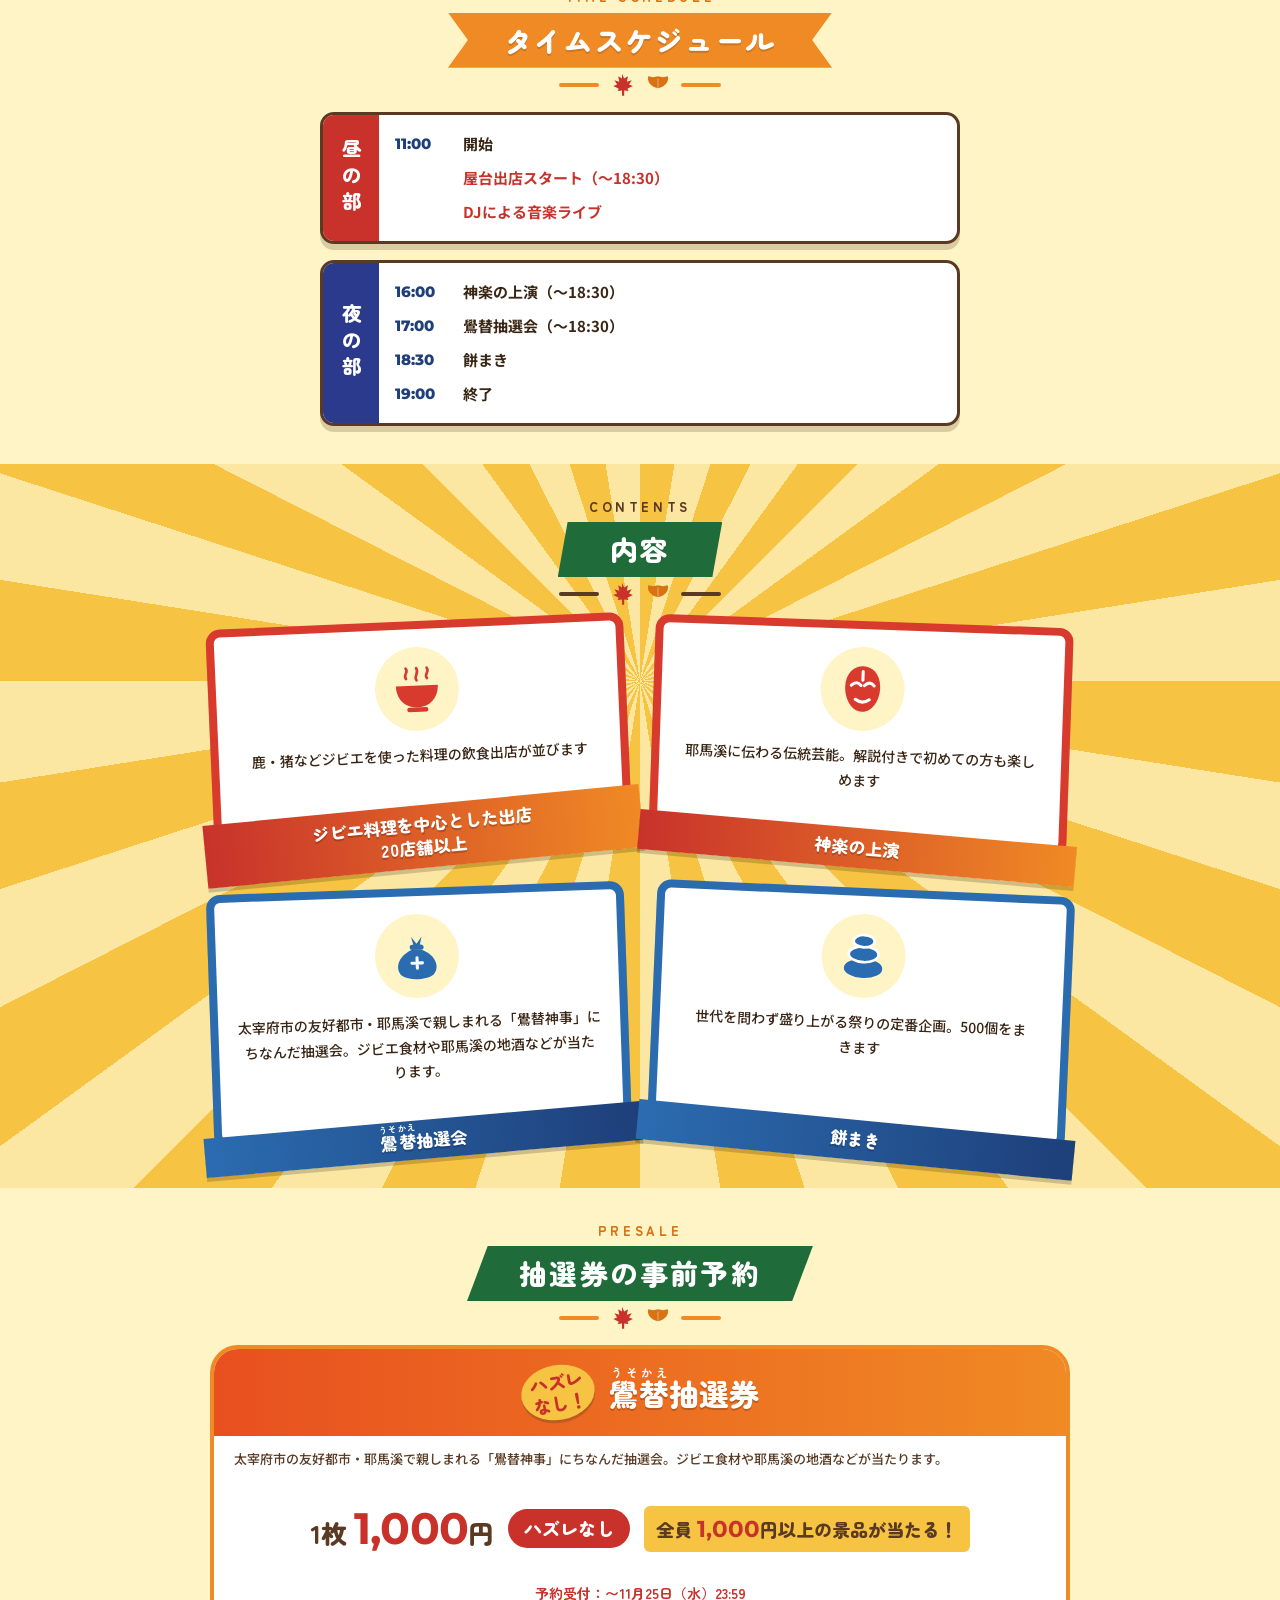
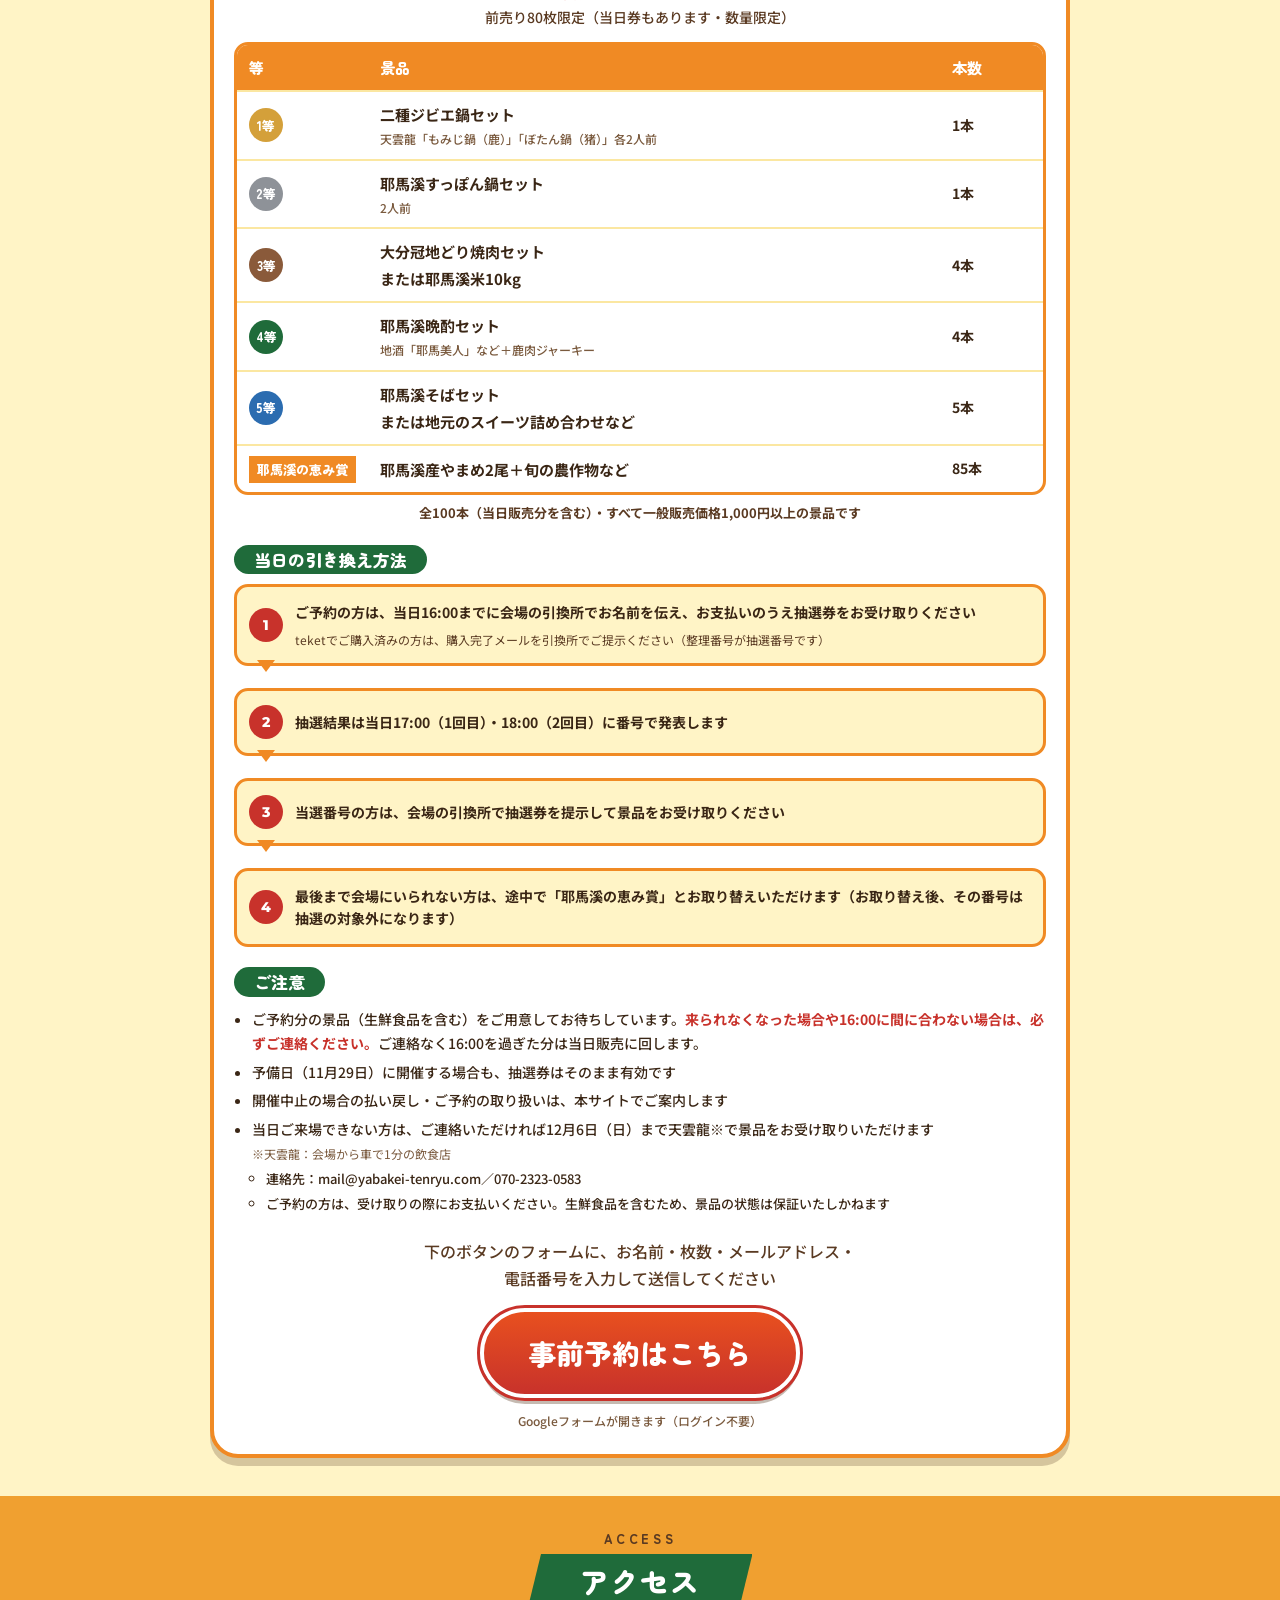
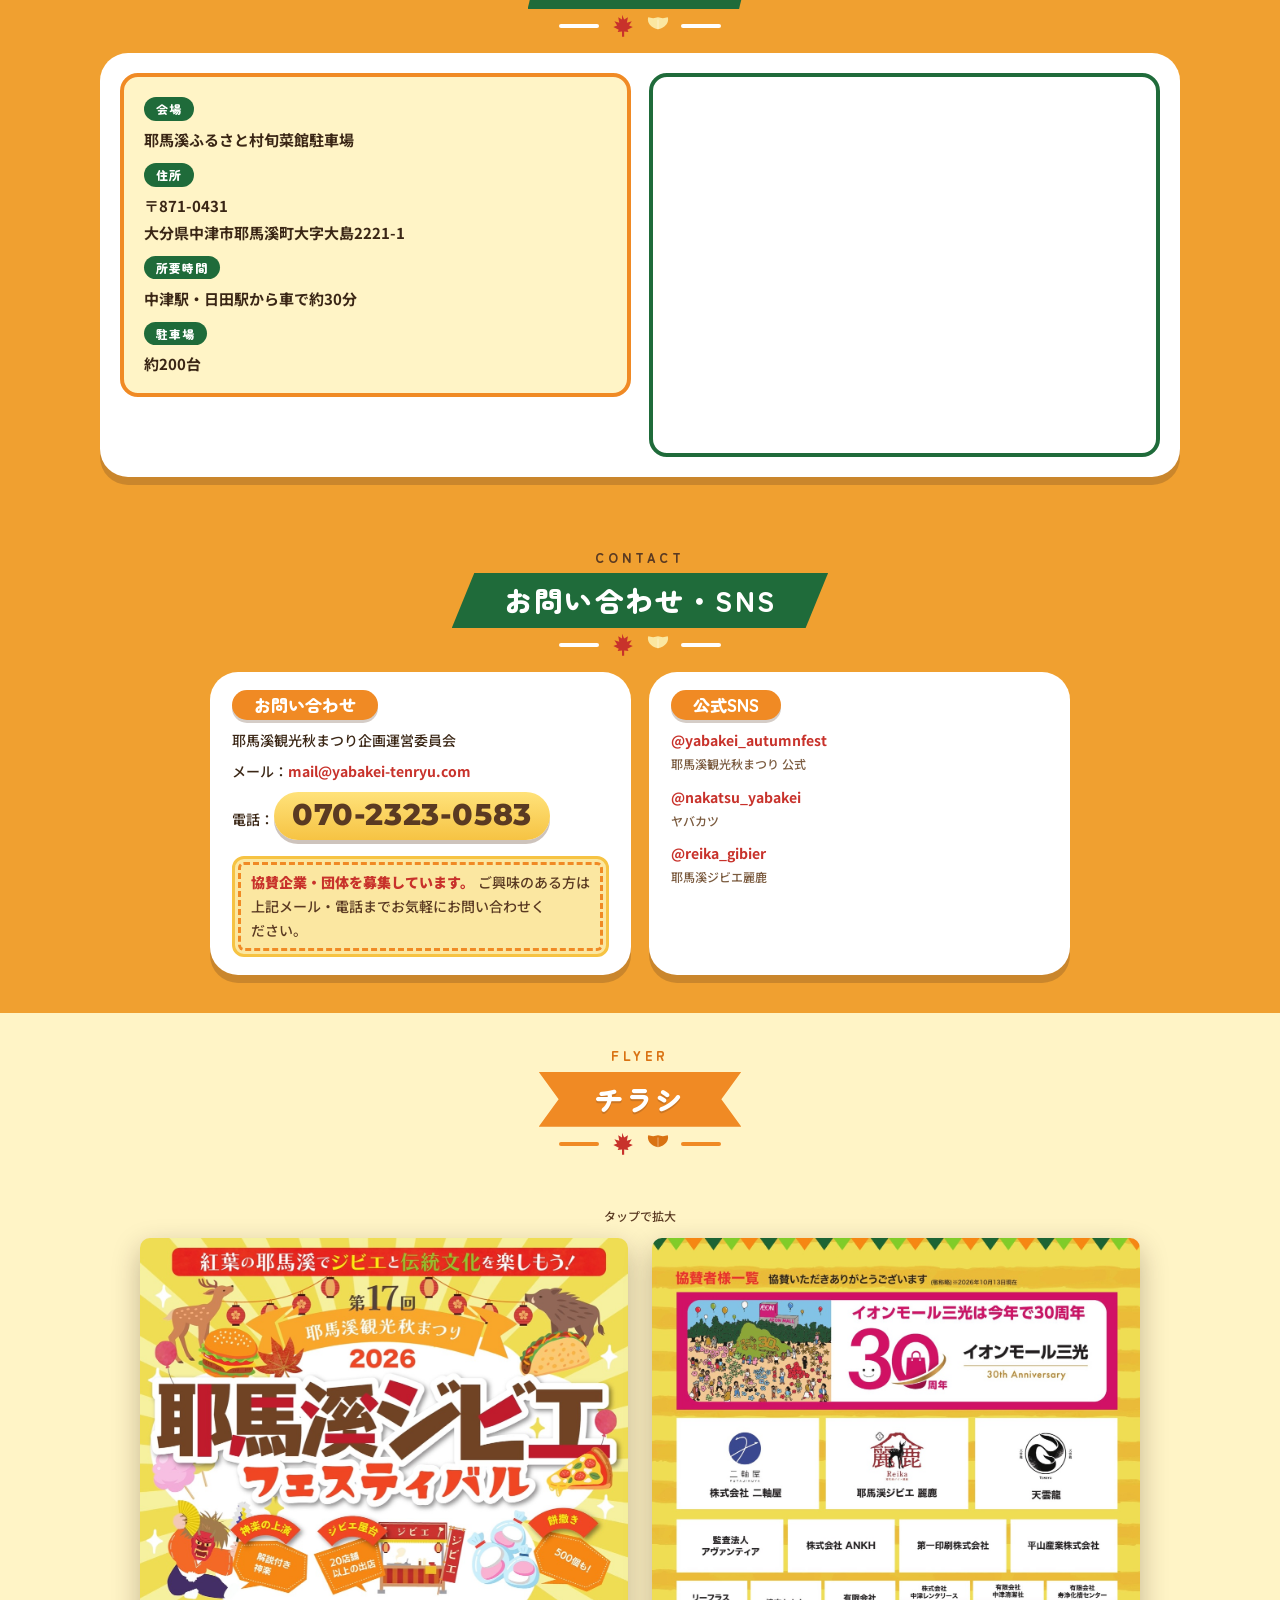
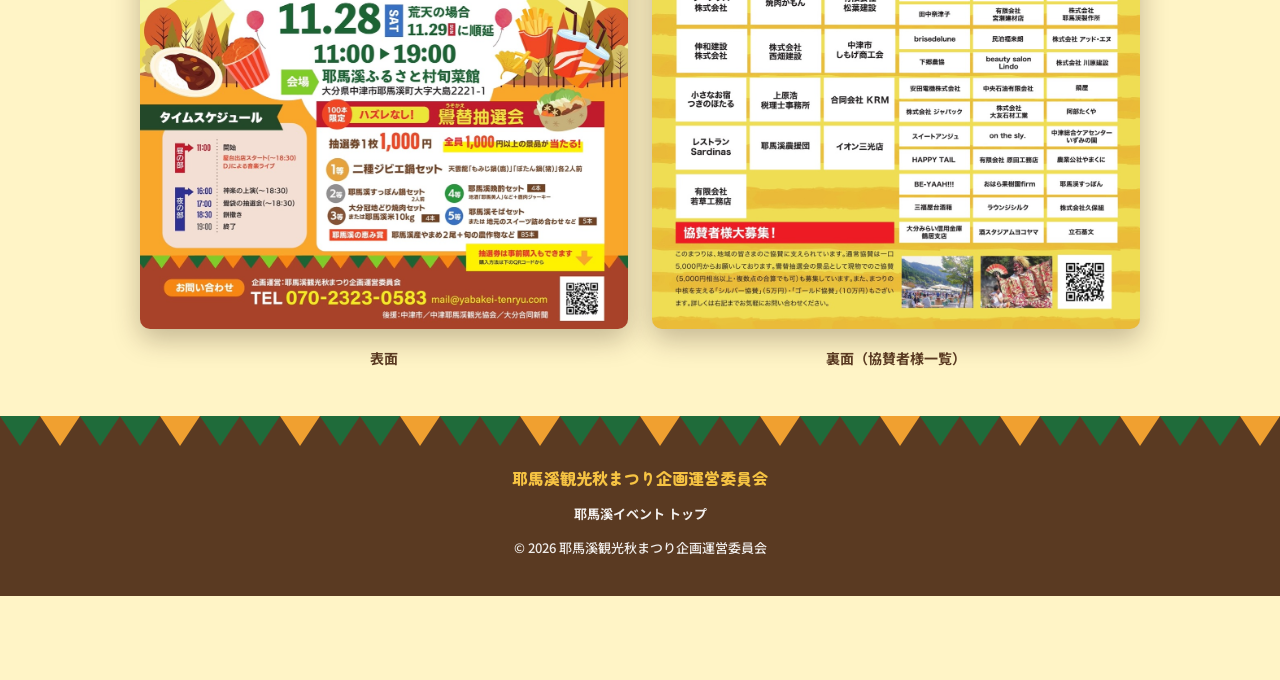
==== commit f21b15b1: "抽選券の「ご注意」：来られない・16:00に間に合わない場合は必ず連絡を、を赤字で先に置き、連絡なしの取り消しは黒字で後ろに（連絡しなくても回されるだけと受け取られないように） Co-Authored" ====
--- a/index.html
+++ b/index.html
@@ -238,7 +238,7 @@
       </ol>
       <h3>ご注意</h3>
       <ul class="notes">
-        <li>ご予約分の景品（生鮮食品を含む）をご用意してお待ちしています。<span class="deadline">ご連絡なく16:00を過ぎたご予約は取り消し、当日販売に回します。</span></li>
+        <li>ご予約分の景品（生鮮食品を含む）をご用意してお待ちしています。<span class="deadline">来られなくなった場合や16:00に間に合わない場合は、必ずご連絡ください。</span>ご連絡なく16:00を過ぎた分は当日販売に回します。</li>
         <li>予備日（11月29日）に開催する場合も、抽選券はそのまま有効です</li>
         <li>開催中止の場合の払い戻し・ご予約の取り扱いは、本サイトでご案内します</li>
         <li>当日ご来場できない方は、ご連絡いただければ12月6日（日）まで天雲龍※で景品をお受け取りいただけます<small class="note-ast">※天雲龍：会場から車で1分の飲食店</small>
